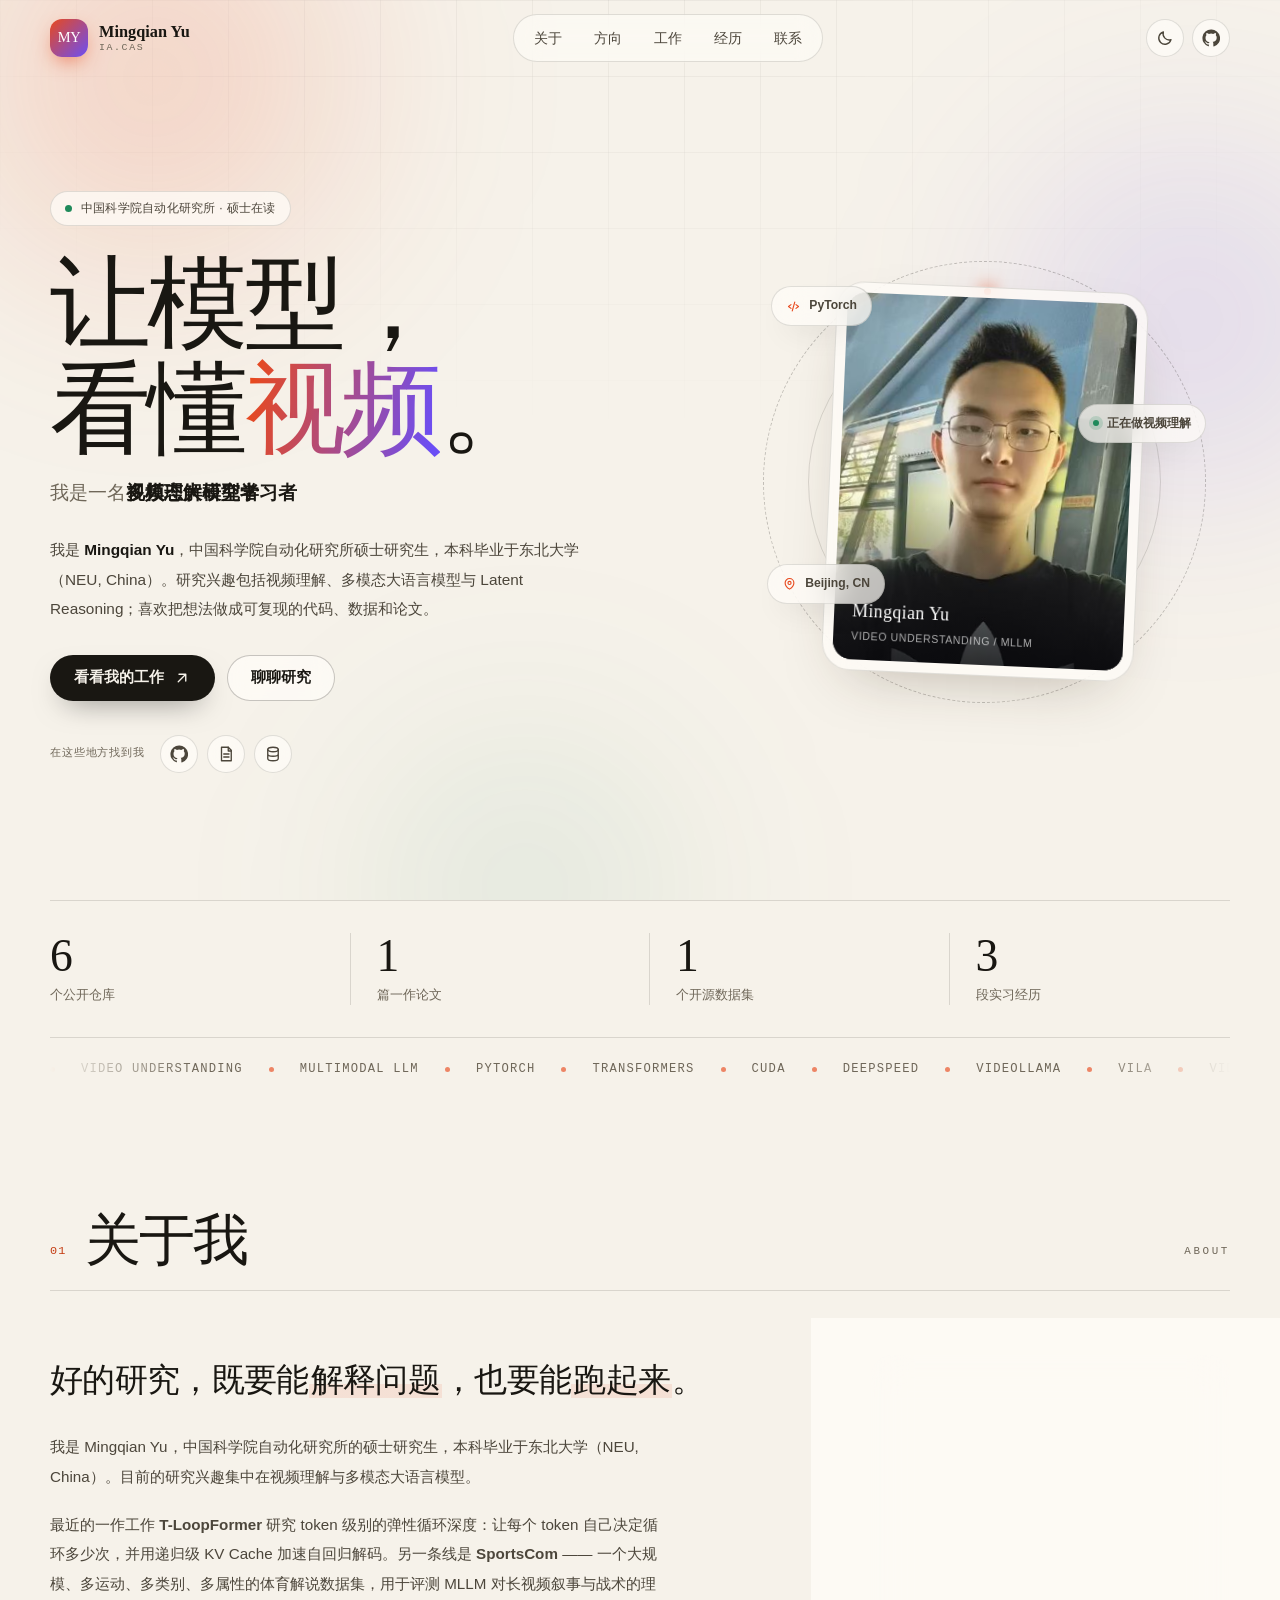
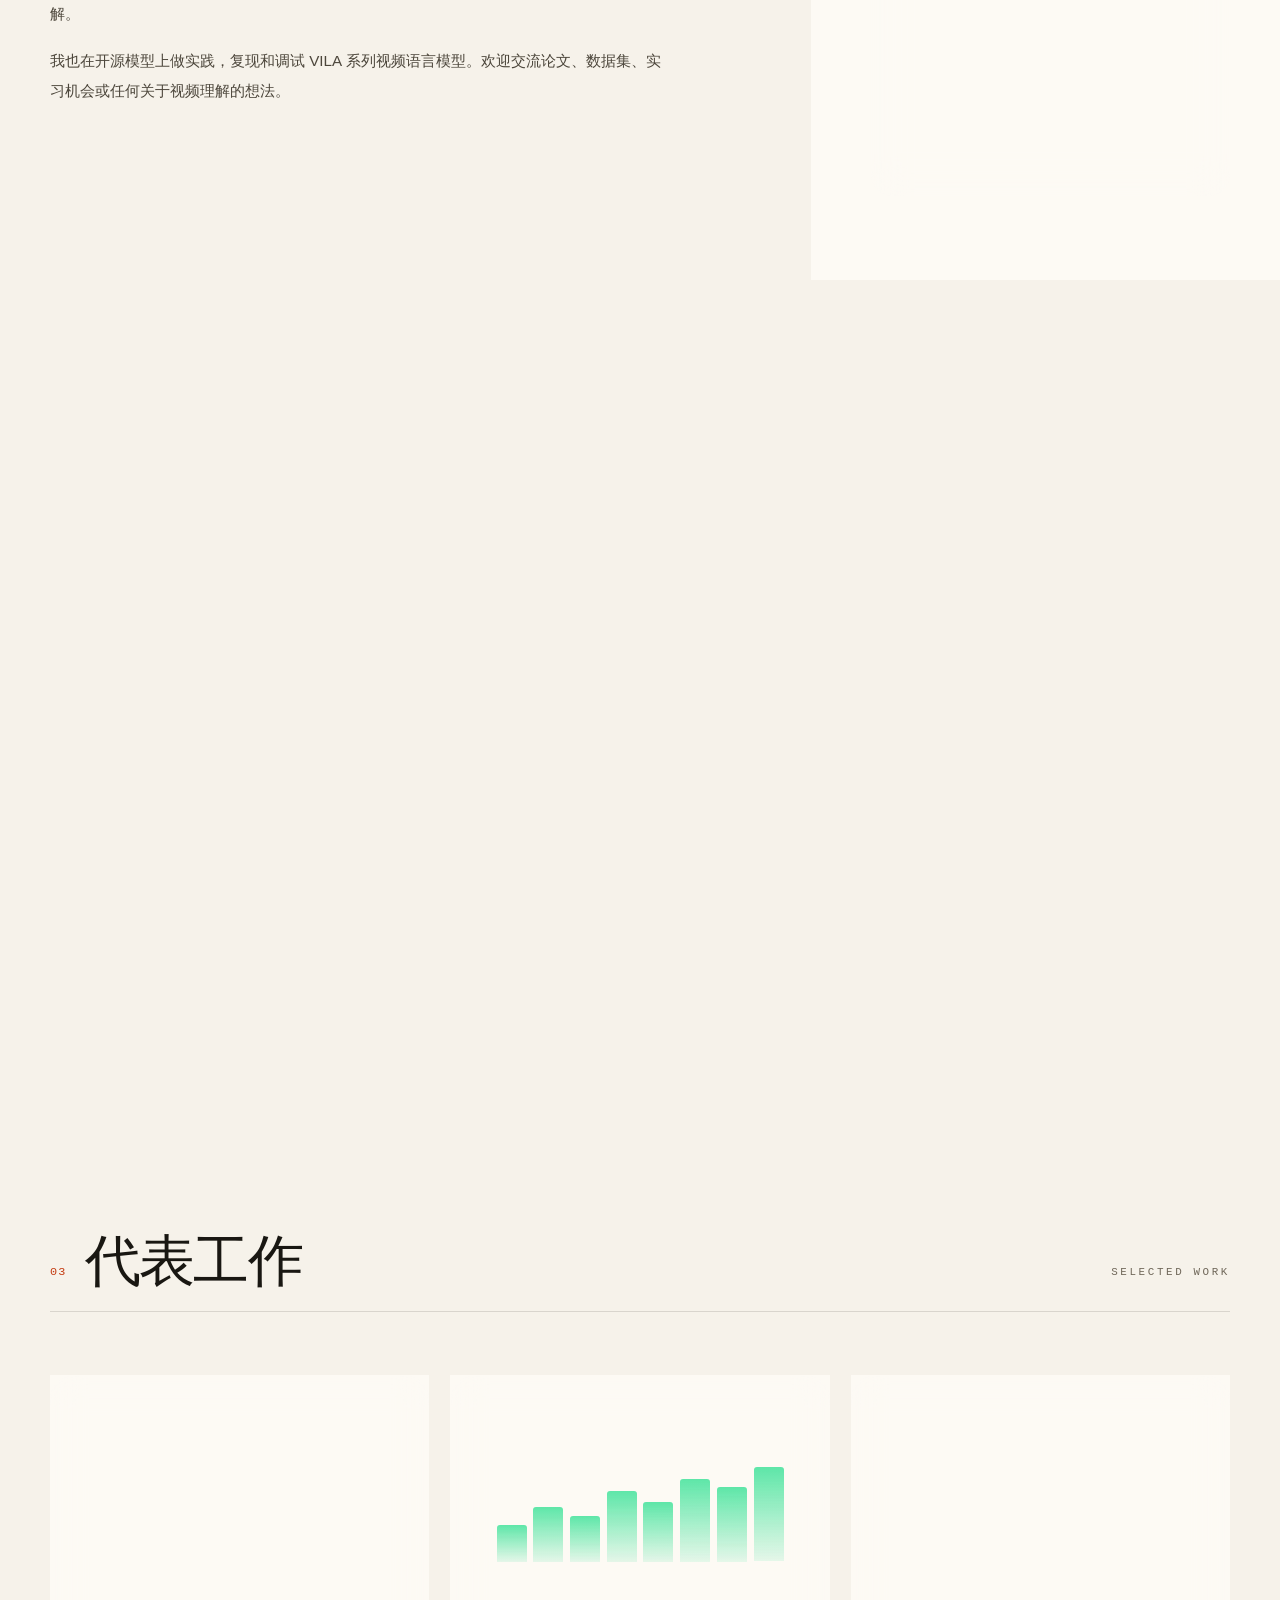
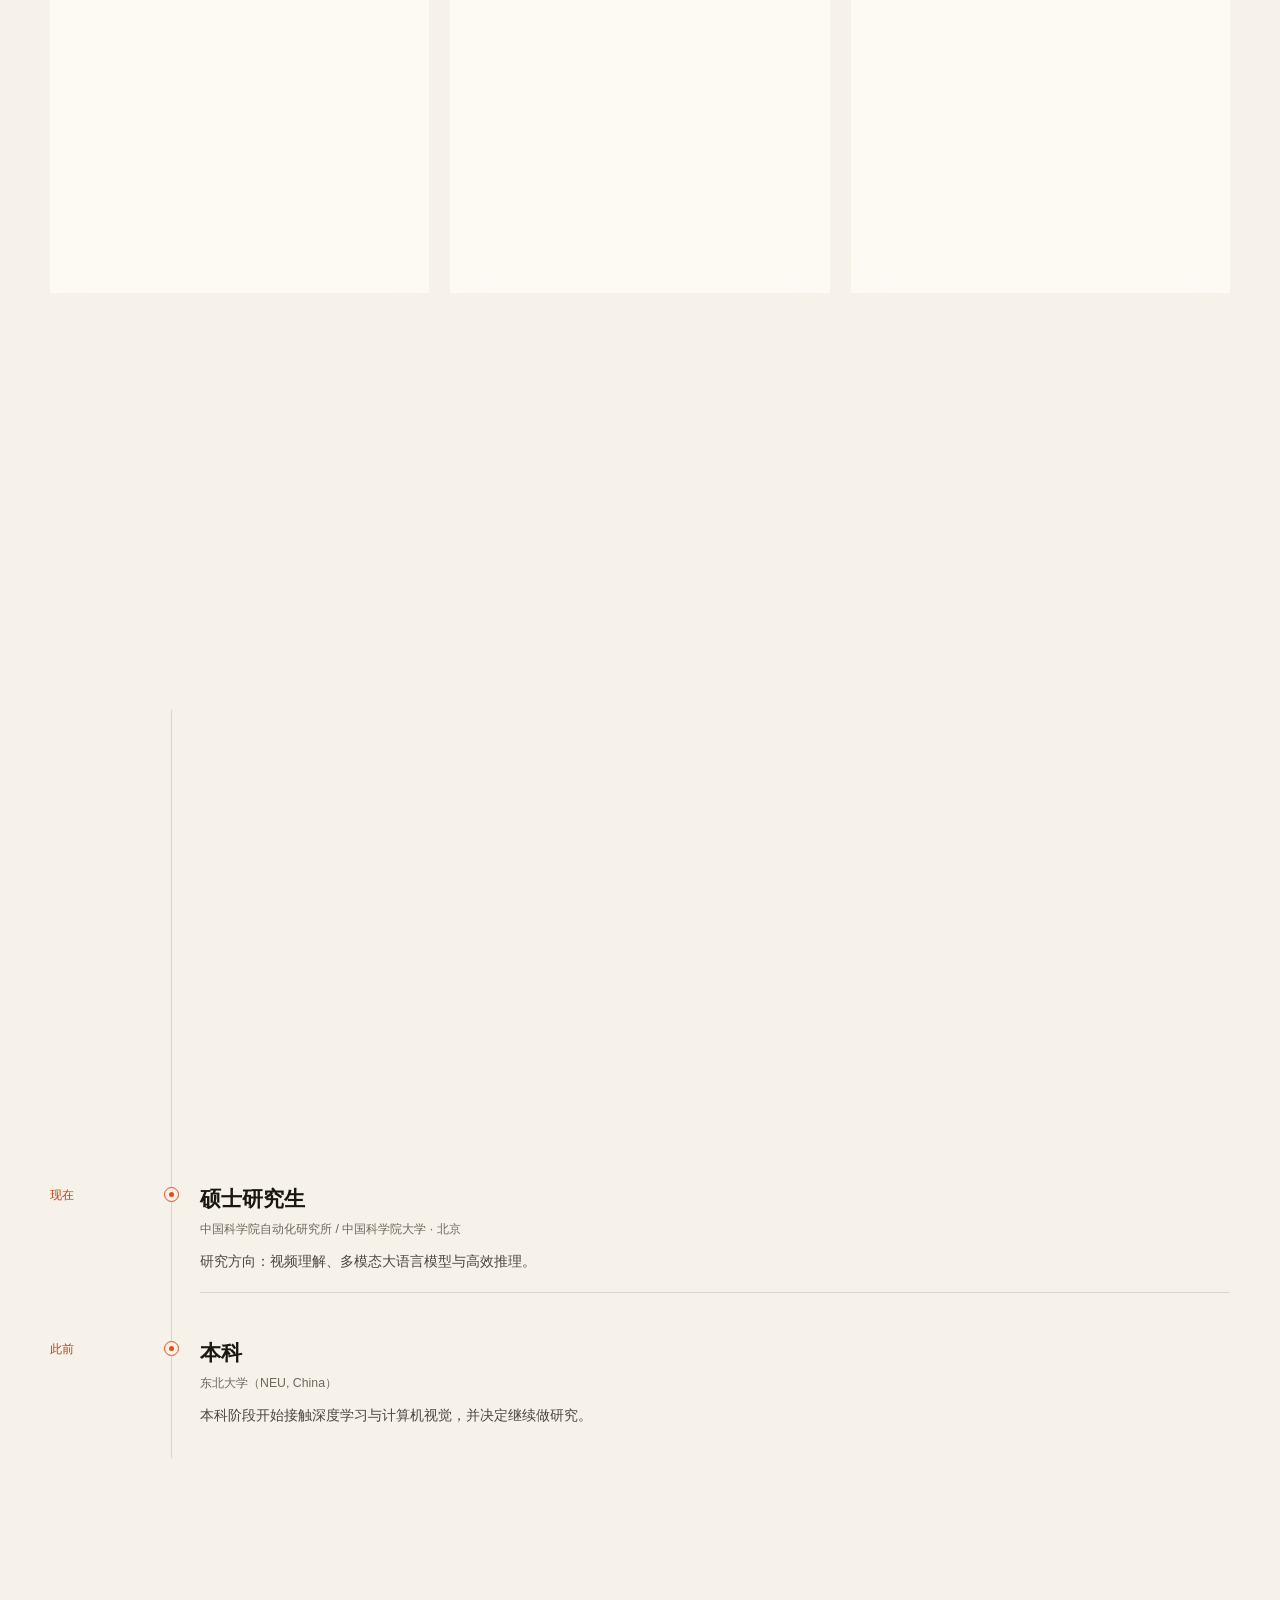
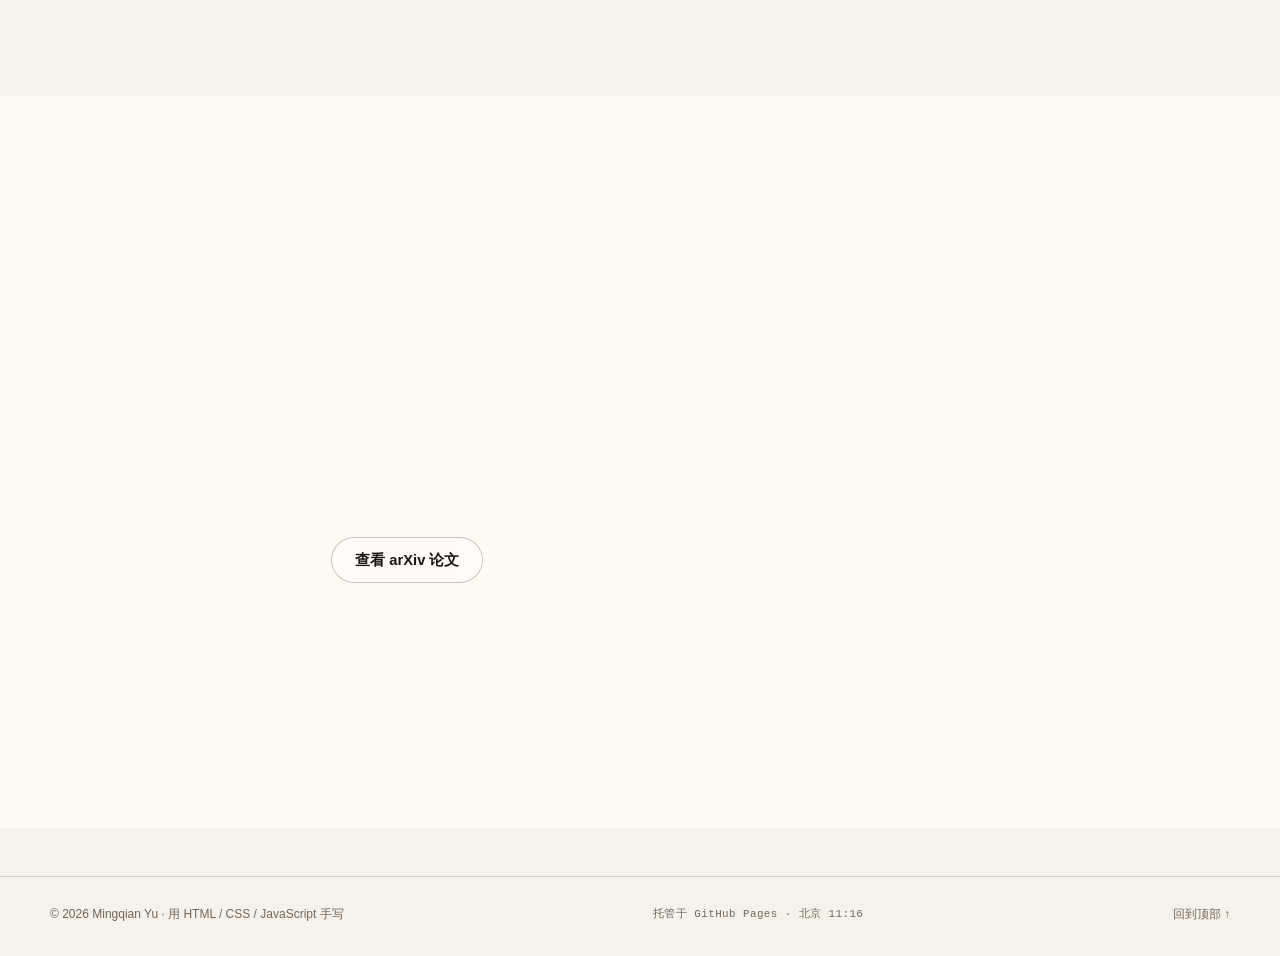
==== index.html @ 1857387b "Initial personal website" ====
<!DOCTYPE html>
<html lang="zh-CN">
<head>
  <meta charset="UTF-8">
  <meta name="viewport" content="width=device-width, initial-scale=1">
  <meta name="color-scheme" content="light dark">

  <!-- ✏️ 可修改：网页标题、描述、作者 -->
  <title>Mingqian Yu · 视频理解与多模态大模型</title>
  <meta name="description" content="Mingqian Yu，中国科学院自动化研究所硕士研究生。研究视频理解、多模态大语言模型与高效推理，T-LoopFormer 一作，SportsCom 数据集作者。">
  <meta name="author" content="Mingqian Yu">
  <link rel="canonical" href="https://yumingqian1234.github.io/">

  <!-- 社交平台分享卡片 -->
  <meta property="og:type" content="website">
  <meta property="og:title" content="Mingqian Yu · 视频理解与多模态大模型">
  <meta property="og:description" content="让模型真正看懂视频。中国科学院自动化研究所硕士研究生，研究视频理解、多模态大模型与高效推理。">
  <meta property="og:url" content="https://yumingqian1234.github.io/">
  <meta property="og:image" content="https://yumingqian1234.github.io/assets/og.png">
  <meta name="twitter:card" content="summary_large_image">

  <meta name="theme-color" content="#f6f2ea" id="themeColor">
  <link rel="icon" href="favicon.svg" type="image/svg+xml">
  <link rel="stylesheet" href="assets/style.css">

  <script>
    (function () {
      var theme = null;
      try { theme = localStorage.getItem('theme'); } catch (e) {}
      if (!theme) {
        theme = window.matchMedia('(prefers-color-scheme: dark)').matches ? 'dark' : 'light';
      }
      document.documentElement.dataset.theme = theme;
      document.documentElement.classList.add('js');
    })();
  </script>

  <script type="application/ld+json">
    {
      "@context": "https://schema.org",
      "@type": "Person",
      "name": "Mingqian Yu",
      "url": "https://yumingqian1234.github.io/",
      "jobTitle": "Master's Student",
      "affiliation": {
        "@type": "Organization",
        "name": "Institute of Automation, Chinese Academy of Sciences"
      },
      "description": "研究视频理解、多模态大语言模型与高效推理。",
      "sameAs": [
        "https://github.com/YuMingQian1234",
        "https://arxiv.org/abs/2609.15160"
      ]
    }
  </script>
</head>

<body>
  <a class="skip-link" href="#main">跳到主要内容</a>

  <!-- 背景装饰 -->
  <div class="bg" aria-hidden="true">
    <div class="bg-glow g1"></div>
    <div class="bg-glow g2"></div>
    <div class="bg-glow g3"></div>
    <div class="bg-grid"></div>
    <div class="bg-noise"></div>
  </div>

  <div class="scroll-progress" aria-hidden="true"><span id="progressBar"></span></div>

  <header class="site-header" id="siteHeader">
    <div class="nav-inner container">
      <a class="brand" href="#home" aria-label="回到首页">
        <span class="brand-mark">MY</span>
        <span class="brand-text">
          <span class="brand-name">Mingqian Yu</span>
          <span class="brand-en">IA.CAS</span>
        </span>
      </a>

      <nav class="nav-links" aria-label="主导航">
        <a class="nav-link" href="#about">关于</a>
        <a class="nav-link" href="#skills">方向</a>
        <a class="nav-link" href="#work">工作</a>
        <a class="nav-link" href="#journey">经历</a>
        <a class="nav-link" href="#contact">联系</a>
      </nav>

      <div class="nav-actions">
        <button class="icon-btn theme-toggle" id="themeToggle" type="button" aria-label="切换深色模式">
          <svg class="icon icon-moon" viewBox="0 0 24 24" aria-hidden="true"><path d="M20 14.2A8.2 8.2 0 0 1 9.8 4a8.3 8.3 0 1 0 10.2 10.2Z"/></svg>
          <svg class="icon icon-sun" viewBox="0 0 24 24" aria-hidden="true"><circle cx="12" cy="12" r="4"/><path d="M12 2v2M12 20v2M4.9 4.9l1.4 1.4M17.7 17.7l1.4 1.4M2 12h2M20 12h2M4.9 19.1l1.4-1.4M17.7 6.3l1.4-1.4"/></svg>
        </button>

        <a class="icon-btn nav-github" href="https://github.com/YuMingQian1234" target="_blank" rel="noopener noreferrer" aria-label="我的 GitHub（新窗口打开）">
          <svg class="icon" viewBox="0 0 24 24" aria-hidden="true"><path fill="currentColor" stroke="none" d="M12 .7a11.5 11.5 0 0 0-3.6 22.4c.6.1.8-.2.8-.6v-2c-3.2.7-3.9-1.5-3.9-1.5-.5-1.4-1.3-1.7-1.3-1.7-1-.7.1-.7.1-.7 1.2.1 1.8 1.2 1.8 1.2 1 1.8 2.7 1.3 3.4 1 .1-.8.4-1.3.7-1.6-2.6-.3-5.3-1.3-5.3-5.7 0-1.3.5-2.3 1.2-3.1-.1-.3-.5-1.5.1-3.1 0 0 1-.3 3.2 1.2a11 11 0 0 1 5.8 0C17.3 4.9 18.3 5.2 18.3 5.2c.6 1.6.2 2.8.1 3.1.8.8 1.2 1.8 1.2 3.1 0 4.4-2.7 5.4-5.3 5.7.4.4.8 1.1.8 2.2v3.3c0 .4.2.7.8.6A11.5 11.5 0 0 0 12 .7Z"/></svg>
        </a>

        <button class="icon-btn menu-toggle" id="menuToggle" type="button" aria-label="打开菜单" aria-controls="mobileMenu" aria-expanded="false">
          <svg class="icon menu-open-icon" viewBox="0 0 24 24" aria-hidden="true"><path d="M4 7h16M4 12h16M4 17h16"/></svg>
          <svg class="icon menu-close-icon" viewBox="0 0 24 24" aria-hidden="true"><path d="m6 6 12 12M18 6 6 18"/></svg>
        </button>
      </div>
    </div>

    <nav class="mobile-menu" id="mobileMenu" aria-label="移动端导航">
      <a href="#about"><span>01</span>关于</a>
      <a href="#skills"><span>02</span>方向</a>
      <a href="#work"><span>03</span>工作</a>
      <a href="#journey"><span>04</span>经历</a>
      <a href="#contact"><span>05</span>联系</a>
      <div class="mobile-menu-foot">
        <a href="https://github.com/YuMingQian1234" target="_blank" rel="noopener noreferrer">GitHub ↗</a>
        <a href="https://arxiv.org/abs/2609.15160" target="_blank" rel="noopener noreferrer">arXiv ↗</a>
      </div>
    </nav>
  </header>

  <main id="main">
    <!-- ============ 首屏 ============ -->
    <section class="hero container" id="home">
      <div class="hero-copy">
        <p class="eyebrow reveal">
          <span class="status-dot" aria-hidden="true"></span>
          中国科学院自动化研究所 · 硕士在读
        </p>

        <h1 class="reveal" style="--d: 1">
          让模型，<br>
          看懂<span class="gradient-text">视频</span>。
        </h1>

        <p class="hero-role reveal" style="--d: 2">
          <span class="sr-only">我是一名视频理解研究者、多模态大模型学习者、开源贡献者。</span>
          <span aria-hidden="true">我是一名</span><span class="role-rotator" id="roleRotator" aria-hidden="true">
            <span class="role is-active">视频理解研究者</span>
            <span class="role">多模态大模型学习者</span>
            <span class="role">开源贡献者</span>
            <span class="role">终身学习者</span>
          </span>
        </p>

        <!-- ✏️ 可修改：首屏自我介绍 -->
        <p class="hero-desc reveal" style="--d: 3">
          我是 <strong>Mingqian Yu</strong>，中国科学院自动化研究所硕士研究生，本科毕业于东北大学（NEU, China）。研究兴趣包括视频理解、多模态大语言模型与 Latent Reasoning；喜欢把想法做成可复现的代码、数据和论文。
        </p>

        <div class="hero-actions reveal" style="--d: 4">
          <a class="btn btn-primary" href="#work">
            看看我的工作
            <svg class="icon" viewBox="0 0 24 24" aria-hidden="true"><path d="M7 17 17 7M8 7h9v9"/></svg>
          </a>
          <a class="btn btn-ghost" href="#contact">聊聊研究</a>
        </div>

        <div class="hero-socials reveal" style="--d: 5">
          <span class="social-note" aria-hidden="true">在这些地方找到我</span>
          <a class="icon-btn" href="https://github.com/YuMingQian1234" target="_blank" rel="noopener noreferrer" aria-label="GitHub" title="GitHub">
            <svg class="icon" viewBox="0 0 24 24" aria-hidden="true"><path fill="currentColor" stroke="none" d="M12 .7a11.5 11.5 0 0 0-3.6 22.4c.6.1.8-.2.8-.6v-2c-3.2.7-3.9-1.5-3.9-1.5-.5-1.4-1.3-1.7-1.3-1.7-1-.7.1-.7.1-.7 1.2.1 1.8 1.2 1.8 1.2 1 1.8 2.7 1.3 3.4 1 .1-.8.4-1.3.7-1.6-2.6-.3-5.3-1.3-5.3-5.7 0-1.3.5-2.3 1.2-3.1-.1-.3-.5-1.5.1-3.1 0 0 1-.3 3.2 1.2a11 11 0 0 1 5.8 0C17.3 4.9 18.3 5.2 18.3 5.2c.6 1.6.2 2.8.1 3.1.8.8 1.2 1.8 1.2 3.1 0 4.4-2.7 5.4-5.3 5.7.4.4.8 1.1.8 2.2v3.3c0 .4.2.7.8.6A11.5 11.5 0 0 0 12 .7Z"/></svg>
          </a>
          <a class="icon-btn" href="https://arxiv.org/abs/2609.15160" target="_blank" rel="noopener noreferrer" aria-label="arXiv 论文" title="arXiv">
            <svg class="icon" viewBox="0 0 24 24" aria-hidden="true"><path d="M6 3h9l4 4v14H6z"/><path d="M15 3v5h4M9 12h7M9 16h7"/></svg>
          </a>
          <a class="icon-btn" href="https://huggingface.co/datasets/Yumq123/SportsCom" target="_blank" rel="noopener noreferrer" aria-label="SportsCom 数据集" title="Hugging Face">
            <svg class="icon" viewBox="0 0 24 24" aria-hidden="true"><ellipse cx="12" cy="6" rx="7" ry="3"/><path d="M5 6v6c0 1.7 3.1 3 7 3s7-1.3 7-3V6M5 12v6c0 1.7 3.1 3 7 3s7-1.3 7-3v-6"/></svg>
          </a>
        </div>
      </div>

      <div class="hero-visual reveal" style="--d: 2">
        <div class="portrait-wrap">
          <div class="orbit orbit-a" aria-hidden="true"></div>
          <div class="orbit orbit-b" aria-hidden="true"></div>

          <figure class="portrait">
            <div class="portrait-inner">
              <img class="portrait-photo" src="assets/avatar.jpg" alt="Mingqian Yu 的照片">
              <figcaption>
                <span class="portrait-name">Mingqian Yu</span>
                <span class="portrait-role">Video Understanding / MLLM</span>
              </figcaption>
            </div>
          </figure>

          <div class="float-chip chip-a">
            <svg class="icon" viewBox="0 0 24 24" aria-hidden="true"><path d="m8 9-4 3 4 3M16 9l4 3-4 3M14 5l-4 14"/></svg>
            PyTorch
          </div>
          <div class="float-chip chip-b">
            <span class="chip-dot" aria-hidden="true"></span>
            正在做视频理解
          </div>
          <div class="float-chip chip-c">
            <svg class="icon" viewBox="0 0 24 24" aria-hidden="true"><path d="M12 21s-7-4.4-7-10a7 7 0 0 1 14 0c0 5.6-7 10-7 10Z"/><circle cx="12" cy="11" r="2.5"/></svg>
            Beijing, CN
          </div>
        </div>
      </div>
    </section>

    <!-- ============ 数字与关键词滚动条 ============ -->
    <div class="container">
      <section class="stats" aria-label="一些数字">
        <div class="stat reveal">
          <span class="stat-num"><span data-count="6" data-suffix="">6</span></span>
          <span class="stat-label">个公开仓库</span>
        </div>
        <div class="stat reveal" style="--d: 1">
          <span class="stat-num"><span data-count="1" data-suffix="">1</span></span>
          <span class="stat-label">篇一作论文</span>
        </div>
        <div class="stat reveal" style="--d: 2">
          <span class="stat-num"><span data-count="1" data-suffix="">1</span></span>
          <span class="stat-label">个开源数据集</span>
        </div>
        <div class="stat reveal" style="--d: 3">
          <span class="stat-num"><span data-count="3" data-suffix="">3</span></span>
          <span class="stat-label">段实习经历</span>
        </div>
      </section>

      <div class="marquee" aria-hidden="true">
        <div class="marquee-track">
          <div class="marquee-group">
            <span>Video Understanding</span><span>Multimodal LLM</span><span>PyTorch</span><span>Transformers</span><span>CUDA</span><span>DeepSpeed</span><span>VideoLLaMA</span><span>VILA</span>
          </div>
          <div class="marquee-group">
            <span>Video Understanding</span><span>Multimodal LLM</span><span>PyTorch</span><span>Transformers</span><span>CUDA</span><span>DeepSpeed</span><span>VideoLLaMA</span><span>VILA</span>
          </div>
        </div>
      </div>
    </div>

    <!-- ============ 关于 ============ -->
    <section class="section container" id="about">
      <div class="section-head reveal">
        <span class="section-index">01</span>
        <h2>关于我</h2>
        <span class="section-en">About</span>
      </div>

      <div class="about-grid">
        <div class="about-text">
          <p class="about-lead reveal">好的研究，既要能<span class="mark">解释问题</span>，也要能<span class="mark">跑起来</span>。</p>
          <!-- ✏️ 可修改：关于我的段落 -->
          <p class="reveal" style="--d: 1">我是 Mingqian Yu，中国科学院自动化研究所的硕士研究生，本科毕业于东北大学（NEU, China）。目前的研究兴趣集中在视频理解与多模态大语言模型。</p>
          <p class="reveal" style="--d: 2">最近的一作工作 <strong>T-LoopFormer</strong> 研究 token 级别的弹性循环深度：让每个 token 自己决定循环多少次，并用递归级 KV Cache 加速自回归解码。另一条线是 <strong>SportsCom</strong> —— 一个大规模、多运动、多类别、多属性的体育解说数据集，用于评测 MLLM 对长视频叙事与战术的理解。</p>
          <p class="reveal" style="--d: 3">我也在开源模型上做实践，复现和调试 VILA 系列视频语言模型。欢迎交流论文、数据集、实习机会或任何关于视频理解的想法。</p>

          <div class="about-actions reveal" style="--d: 4">
            <a class="text-link" href="https://github.com/YuMingQian1234" target="_blank" rel="noopener noreferrer">
              在 GitHub 上关注我
              <svg class="icon" viewBox="0 0 24 24" aria-hidden="true"><path d="M5 12h14M13 6l6 6-6 6"/></svg>
            </a>
          </div>
        </div>

        <aside class="facts reveal" style="--d: 2" aria-label="快速了解">
          <h3 class="facts-title">快速了解</h3>
          <dl class="facts-list">
            <div><dt>坐标</dt><dd>中国 · 北京</dd></div>
            <div><dt>现在</dt><dd>中科院自动化所 · 硕士在读</dd></div>
            <div><dt>关注</dt><dd>视频理解 / 多模态大模型 / 高效推理</dd></div>
            <div><dt>GitHub</dt><dd><a href="https://github.com/YuMingQian1234" target="_blank" rel="noopener noreferrer">@YuMingQian1234</a></dd></div>
            <div><dt>状态</dt><dd><span class="status-dot small" aria-hidden="true"></span>欢迎研究交流</dd></div>
          </dl>

          <div class="profile-links">
            <a href="https://github.com/YuMingQian1234" target="_blank" rel="noopener noreferrer"><span>GitHub</span><span>↗</span></a>
            <a href="https://arxiv.org/abs/2609.15160" target="_blank" rel="noopener noreferrer"><span>arXiv · T-LoopFormer</span><span>↗</span></a>
            <a href="https://huggingface.co/datasets/Yumq123/SportsCom" target="_blank" rel="noopener noreferrer"><span>SportsCom Dataset</span><span>↗</span></a>
          </div>
        </aside>
      </div>
    </section>

    <!-- ============ 研究方向 ============ -->
    <section class="section container" id="skills">
      <div class="section-head reveal">
        <span class="section-index">02</span>
        <h2>我在做什么</h2>
        <span class="section-en">Research</span>
      </div>

      <div class="skill-grid">
        <!-- ✏️ 可修改：研究方向与关键词 -->
        <article class="skill-card reveal tilt-card">
          <span class="skill-index" aria-hidden="true">/ 01</span>
          <span class="skill-icon" aria-hidden="true">
            <svg class="icon" viewBox="0 0 24 24"><rect x="3" y="5" width="18" height="14" rx="2"/><path d="m10 9 5 3-5 3z"/></svg>
          </span>
          <h3>视频理解</h3>
          <p>让模型读懂长视频里的动作、叙事与战术，而不只是看懂单帧。</p>
          <ul class="tag-list">
            <li>Video Understanding</li><li>VideoLLaMA</li><li>VILA</li><li>LLaVA</li><li>SportsCom</li>
          </ul>
        </article>

        <article class="skill-card reveal tilt-card" style="--d: 1">
          <span class="skill-index" aria-hidden="true">/ 02</span>
          <span class="skill-icon" aria-hidden="true">
            <svg class="icon" viewBox="0 0 24 24"><rect x="3" y="4" width="18" height="7" rx="2"/><rect x="3" y="13" width="18" height="7" rx="2"/><path d="M7 7.5h.01M7 16.5h.01"/></svg>
          </span>
          <h3>模型与推理</h3>
          <p>关注效率与推理深度，而不只是参数规模。</p>
          <ul class="tag-list">
            <li>PyTorch</li><li>Transformers</li><li>Looped Transformers</li><li>CUDA</li><li>DeepSpeed</li>
          </ul>
        </article>

        <article class="skill-card reveal tilt-card" style="--d: 2">
          <span class="skill-index" aria-hidden="true">/ 03</span>
          <span class="skill-icon" aria-hidden="true">
            <svg class="icon" viewBox="0 0 24 24"><path d="m12 19 7-7-3-3-7 7v3h3ZM18 5l1.5 1.5M4 20h4"/></svg>
          </span>
          <h3>数据与工程</h3>
          <p>把数据、训练和评测串成可复现、可迭代的流程。</p>
          <ul class="tag-list">
            <li>Python</li><li>Hugging Face</li><li>Docker</li><li>Linux</li><li>LaTeX</li>
          </ul>
        </article>
      </div>

      <p class="skill-note reveal">
        <svg class="icon" viewBox="0 0 24 24" aria-hidden="true"><path d="M12 3v18M3 12h18"/></svg>
        做研究像做产品：先把问题定义清楚，再用最小可行的实验验证，最后把过程写下来。
      </p>
    </section>

    <!-- ============ 代表工作 ============ -->
    <section class="section container" id="work">
      <div class="section-head reveal">
        <span class="section-index">03</span>
        <h2>代表工作</h2>
        <span class="section-en">Selected Work</span>
      </div>

      <div class="project-grid">
        <article class="project-card reveal">
          <div class="project-visual v2" aria-hidden="true">
            <div class="mock-terminal">
              <div class="mock-top"><i></i><i></i><i></i></div>
              <p><b>$</b> python train.py --looped</p>
              <p class="dim">  router: token-choice · dynamic depth</p>
              <p class="dim">  recursion-wise kv cache: on</p>
              <p class="ok">✓ 12.4k steps · loss 1.82</p>
              <p><b>$</b> benchmark latency</p>
              <p class="ok">  decoding latency ↓ 23%</p>
              <p class="cursor">█</p>
            </div>
          </div>
          <div class="project-body">
            <div class="project-meta"><span>01 / 一作论文 + 代码</span><span>2026</span></div>
            <h3>T-LoopFormer</h3>
            <p>Token-Level Elastic-Depth Looped Transformers：用 token 级动态路由决定每个 token 的循环深度，配合递归级 KV Cache 降低解码延迟。</p>
            <ul class="project-tags"><li>Looped Transformers</li><li>Latent Reasoning</li><li>PyTorch</li></ul>
            <div class="project-links">
              <a class="project-link" href="https://arxiv.org/abs/2609.15160" target="_blank" rel="noopener noreferrer">论文 <svg class="icon" viewBox="0 0 24 24" aria-hidden="true"><path d="M7 17 17 7M8 7h9v9"/></svg></a>
              <a class="project-link" href="https://github.com/YuMingQian1234/T-LoopFormer" target="_blank" rel="noopener noreferrer">代码 <svg class="icon" viewBox="0 0 24 24" aria-hidden="true"><path d="M7 17 17 7M8 7h9v9"/></svg></a>
            </div>
          </div>
        </article>

        <article class="project-card reveal" style="--d: 1">
          <div class="project-visual v3" aria-hidden="true">
            <div class="mock-chart">
              <div class="mock-chart-head"><span>SportsCom</span><span class="live">● DATASET</span></div>
              <div class="mock-bars">
                <span style="--h: 38%"></span><span style="--h: 56%"></span><span style="--h: 47%"></span><span style="--h: 72%"></span><span style="--h: 61%"></span><span style="--h: 84%"></span><span style="--h: 76%"></span><span style="--h: 96%"></span>
              </div>
              <div class="mock-axis"><span>SPORT</span><span>CATEGORY</span><span>ATTRIBUTE</span><span>VIDEO</span></div>
            </div>
          </div>
          <div class="project-body">
            <div class="project-meta"><span>02 / 开源数据集</span><span>2026</span></div>
            <h3>SportsCom</h3>
            <p>大规模、多运动、多类别、多属性的体育解说数据集，面向 MLLM 视频理解，覆盖艺术、技术与战术层面的解说。</p>
            <ul class="project-tags"><li>MLLM</li><li>Video Understanding</li><li>Dataset</li></ul>
            <div class="project-links">
              <a class="project-link" href="https://huggingface.co/datasets/Yumq123/SportsCom" target="_blank" rel="noopener noreferrer">数据集 <svg class="icon" viewBox="0 0 24 24" aria-hidden="true"><path d="M7 17 17 7M8 7h9v9"/></svg></a>
              <a class="project-link" href="https://github.com/YuMingQian1234/SportsCom" target="_blank" rel="noopener noreferrer">代码 <svg class="icon" viewBox="0 0 24 24" aria-hidden="true"><path d="M7 17 17 7M8 7h9v9"/></svg></a>
            </div>
          </div>
        </article>

        <article class="project-card reveal" style="--d: 2">
          <div class="project-visual v1" aria-hidden="true">
            <div class="mock-window">
              <div class="mock-top"><i></i><i></i><i></i></div>
              <div class="mock-app">
                <div class="mock-side"><span></span><span></span><span></span></div>
                <div class="mock-main">
                  <div class="mock-title"></div>
                  <div class="mock-line w-90"></div>
                  <div class="mock-line w-70"></div>
                  <div class="mock-cards"><span></span><span></span><span></span></div>
                </div>
              </div>
            </div>
          </div>
          <div class="project-body">
            <div class="project-meta"><span>03 / 开源实践</span><span>2026</span></div>
            <h3>VILA 实践</h3>
            <p>复现并调试 VILA 系列视觉语言模型的训练与推理流程，探索多模态模型在视频理解任务上的表现。</p>
            <ul class="project-tags"><li>VILA</li><li>Multimodal</li><li>Video</li></ul>
            <div class="project-links">
              <a class="project-link" href="https://github.com/YuMingQian1234/VILA" target="_blank" rel="noopener noreferrer">仓库 <svg class="icon" viewBox="0 0 24 24" aria-hidden="true"><path d="M7 17 17 7M8 7h9v9"/></svg></a>
              <a class="project-link" href="https://github.com/NVlabs/VILA" target="_blank" rel="noopener noreferrer">上游项目 <svg class="icon" viewBox="0 0 24 24" aria-hidden="true"><path d="M7 17 17 7M8 7h9v9"/></svg></a>
            </div>
          </div>
        </article>
      </div>
    </section>

    <!-- ============ 经历 ============ -->
    <section class="section container" id="journey">
      <div class="section-head reveal">
        <span class="section-index">04</span>
        <h2>一路走来</h2>
        <span class="section-en">Journey</span>
      </div>

      <div class="timeline">
        <!-- ✏️ 可修改：经历时间线 -->
        <div class="timeline-item reveal">
          <span class="timeline-year">2025.10 — 现在</span>
          <span class="timeline-dot" aria-hidden="true"></span>
          <div class="timeline-content">
            <h3>研究实习生</h3>
            <p class="timeline-org">SJTU AI Lab · 上海</p>
            <p>围绕多模态大模型与视频理解开展研究，参与模型训练、数据构建与实验分析。</p>
          </div>
        </div>

        <div class="timeline-item reveal">
          <span class="timeline-year">2025.01 — 2025.05</span>
          <span class="timeline-dot" aria-hidden="true"></span>
          <div class="timeline-content">
            <h3>研究实习生</h3>
            <p class="timeline-org">PKU MIPL · 北京</p>
            <p>参与视觉与多模态方向的研究项目，做实验、读论文，也写了很多数据处理的脚本。</p>
          </div>
        </div>

        <div class="timeline-item reveal">
          <span class="timeline-year">2024.06 — 2024.08</span>
          <span class="timeline-dot" aria-hidden="true"></span>
          <div class="timeline-content">
            <h3>算法实习生</h3>
            <p class="timeline-org">YueXin Tech</p>
            <p>第一次把课堂里的模型放到真实业务里，学习工程落地、实验管理和团队协作。</p>
          </div>
        </div>

        <div class="timeline-item reveal">
          <span class="timeline-year">现在</span>
          <span class="timeline-dot" aria-hidden="true"></span>
          <div class="timeline-content">
            <h3>硕士研究生</h3>
            <p class="timeline-org">中国科学院自动化研究所 / 中国科学院大学 · 北京</p>
            <p>研究方向：视频理解、多模态大语言模型与高效推理。</p>
          </div>
        </div>

        <div class="timeline-item reveal">
          <span class="timeline-year">此前</span>
          <span class="timeline-dot" aria-hidden="true"></span>
          <div class="timeline-content">
            <h3>本科</h3>
            <p class="timeline-org">东北大学（NEU, China）</p>
            <p>本科阶段开始接触深度学习与计算机视觉，并决定继续做研究。</p>
          </div>
        </div>
      </div>
    </section>

    <!-- ============ 联系 ============ -->
    <section class="section container" id="contact">
      <div class="contact-card reveal">
        <svg class="contact-star" viewBox="0 0 100 100" aria-hidden="true">
          <g stroke="currentColor" stroke-width="2.5" stroke-linecap="round">
            <path d="M50 8v84M14 29l72 42M86 29 14 71"/>
          </g>
        </svg>

        <p class="contact-eyebrow">Let’s talk research</p>
        <h2>对视频理解感兴趣？<br><em>一起聊聊。</em></h2>
        <p class="contact-copy">如果你也在做视频理解、多模态大模型或 Agent 方向，欢迎在 GitHub 上找我。论文、数据集、实习机会，或者只是一个还没成形的想法，都可以聊。</p>

        <div class="contact-actions">
          <a class="btn btn-primary" href="https://github.com/YuMingQian1234" target="_blank" rel="noopener noreferrer">
            在 GitHub 找到我
            <svg class="icon" viewBox="0 0 24 24" aria-hidden="true"><path d="M7 17 17 7M8 7h9v9"/></svg>
          </a>
          <a class="btn btn-ghost" href="https://arxiv.org/abs/2609.15160" target="_blank" rel="noopener noreferrer">查看 arXiv 论文</a>
        </div>

        <div class="contact-socials">
          <span>或者在这里找到我：</span>
          <a href="https://github.com/YuMingQian1234" target="_blank" rel="noopener noreferrer">GitHub ↗</a>
          <a href="https://arxiv.org/abs/2609.15160" target="_blank" rel="noopener noreferrer">arXiv ↗</a>
          <a href="https://huggingface.co/datasets/Yumq123/SportsCom" target="_blank" rel="noopener noreferrer">SportsCom ↗</a>
        </div>
      </div>
    </section>
  </main>

  <footer class="site-footer">
    <div class="container footer-inner">
      <p>© <span id="year">2026</span> Mingqian Yu · 用 HTML / CSS / JavaScript 手写</p>
      <p class="footer-mid">托管于 GitHub Pages · <span id="localTime">北京 00:00</span></p>
      <a href="#home" class="back-top">回到顶部 ↑</a>
    </div>
  </footer>

  <div class="toast" id="toast" role="status" aria-live="polite"></div>

  <script src="assets/main.js" defer></script>
</body>
</html>
---- assets/style.css ----
/* =========================================================
   林一 · 个人主页
   字体、颜色、圆角等设计令牌集中在 :root，改这里可全局换肤。
   ========================================================= */

:root {
  --bg: #f6f2ea;
  --bg-soft: #efe9de;
  --surface: rgba(255, 253, 248, 0.72);
  --surface-solid: #fffdf8;
  --text: #191712;
  --text-soft: #4c463b;
  --muted: #6f6759;
  --line: rgba(25, 23, 18, 0.13);
  --line-strong: rgba(25, 23, 18, 0.24);
  --accent: #e8491d;
  --accent-ink: #c43c12;
  --accent-soft: rgba(232, 73, 29, 0.1);
  --violet: #6b4ef5;
  --violet-soft: rgba(107, 78, 245, 0.1);
  --green: #1f8a5b;
  --shadow: 0 24px 60px -30px rgba(56, 40, 20, 0.35);
  --nav-bg: rgba(246, 242, 234, 0.72);
  --glow-1: rgba(232, 73, 29, 0.24);
  --glow-2: rgba(107, 78, 245, 0.2);
  --glow-3: rgba(31, 138, 91, 0.12);

  --radius: 22px;
  --container: 1180px;
  --serif: "Iowan Old Style", "Palatino Linotype", "Songti SC", "STSong", "Noto Serif SC", Georgia, serif;
  --sans: -apple-system, BlinkMacSystemFont, "Segoe UI", "PingFang SC", "Hiragino Sans GB", "Microsoft YaHei", "Noto Sans SC", sans-serif;
  --mono: "SFMono-Regular", "Cascadia Code", "JetBrains Mono", Consolas, "Liberation Mono", monospace;
  --ease: cubic-bezier(0.2, 0.7, 0.2, 1);
}

[data-theme="dark"] {
  --bg: #0d0c11;
  --bg-soft: #14121a;
  --surface: rgba(24, 22, 32, 0.68);
  --surface-solid: #17151f;
  --text: #f3efe6;
  --text-soft: #c9c2b5;
  --muted: #948c7e;
  --line: rgba(243, 239, 230, 0.13);
  --line-strong: rgba(243, 239, 230, 0.24);
  --accent: #ff6a3d;
  --accent-ink: #ff9a76;
  --accent-soft: rgba(255, 106, 61, 0.14);
  --violet: #9b83ff;
  --violet-soft: rgba(155, 131, 255, 0.14);
  --green: #3ecf8e;
  --shadow: 0 30px 80px -34px rgba(0, 0, 0, 0.8);
  --nav-bg: rgba(13, 12, 17, 0.72);
  --glow-1: rgba(255, 106, 61, 0.2);
  --glow-2: rgba(155, 131, 255, 0.22);
  --glow-3: rgba(62, 207, 142, 0.1);
}

/* ---------- 基础 ---------- */
*,
*::before,
*::after { box-sizing: border-box; }

html {
  scroll-behavior: smooth;
  -webkit-text-size-adjust: 100%;
}

body {
  margin: 0;
  min-height: 100vh;
  font-family: var(--sans);
  font-size: 16px;
  line-height: 1.6;
  color: var(--text);
  background: var(--bg);
  overflow-x: hidden;
  -webkit-font-smoothing: antialiased;
  text-rendering: optimizeLegibility;
}

::selection {
  color: #fff;
  background: var(--accent);
}

img, svg { display: block; }
a { color: inherit; }
button { font: inherit; }
h1, h2, h3, p, dl, dd, figure, ul { margin: 0; }
ul { padding: 0; list-style: none; }

:focus-visible {
  outline: 2px solid var(--accent);
  outline-offset: 3px;
  border-radius: 4px;
}

.sr-only {
  position: absolute;
  width: 1px;
  height: 1px;
  padding: 0;
  margin: -1px;
  overflow: hidden;
  clip: rect(0 0 0 0);
  white-space: nowrap;
  border: 0;
}

.skip-link {
  position: fixed;
  top: -100px;
  left: 20px;
  z-index: 200;
  padding: 10px 16px;
  border-radius: 10px;
  color: #fff;
  background: var(--accent);
  text-decoration: none;
  transition: top 0.2s ease;
}
.skip-link:focus { top: 16px; }

.container {
  width: min(var(--container), calc(100% - 64px));
  margin-inline: auto;
}

.icon {
  width: 18px;
  height: 18px;
  fill: none;
  stroke: currentColor;
  stroke-width: 1.8;
  stroke-linecap: round;
  stroke-linejoin: round;
  flex: 0 0 auto;
}

.gradient-text {
  background: linear-gradient(100deg, var(--accent) 5%, var(--violet) 95%);
  -webkit-background-clip: text;
  background-clip: text;
  color: transparent;
  -webkit-text-fill-color: transparent;
}

/* ---------- 背景 ---------- */
.bg {
  position: fixed;
  inset: 0;
  z-index: -2;
  overflow: hidden;
  background: var(--bg);
  pointer-events: none;
}

.bg-glow {
  position: absolute;
  border-radius: 50%;
  filter: blur(90px);
  will-change: transform;
}
.g1 {
  width: 48vmax;
  height: 48vmax;
  top: -18vmax;
  left: -12vmax;
  background: radial-gradient(circle, var(--glow-1), transparent 66%);
}
.g2 {
  width: 42vmax;
  height: 42vmax;
  top: 4vmax;
  right: -14vmax;
  background: radial-gradient(circle, var(--glow-2), transparent 66%);
}
.g3 {
  width: 38vmax;
  height: 38vmax;
  bottom: -18vmax;
  left: 22vw;
  background: radial-gradient(circle, var(--glow-3), transparent 66%);
}

.bg-grid {
  position: absolute;
  inset: 0;
  background-image:
    linear-gradient(var(--line) 1px, transparent 1px),
    linear-gradient(90deg, var(--line) 1px, transparent 1px);
  background-size: 76px 76px;
  opacity: 0.4;
  -webkit-mask-image: radial-gradient(ellipse 90% 70% at 50% 0%, #000 0%, transparent 72%);
  mask-image: radial-gradient(ellipse 90% 70% at 50% 0%, #000 0%, transparent 72%);
}

.bg-noise {
  position: absolute;
  inset: 0;
  opacity: 0.05;
  mix-blend-mode: overlay;
  background-image: url("data:image/svg+xml,%3Csvg xmlns='http://www.w3.org/2000/svg' width='160' height='160'%3E%3Cfilter id='n'%3E%3CfeTurbulence type='fractalNoise' baseFrequency='.85' numOctaves='3' stitchTiles='stitch'/%3E%3C/filter%3E%3Crect width='100%25' height='100%25' filter='url(%23n)'/%3E%3C/svg%3E");
}

.scroll-progress {
  position: fixed;
  inset: 0 0 auto;
  z-index: 90;
  height: 2px;
  pointer-events: none;
}
.scroll-progress span {
  display: block;
  width: 100%;
  height: 100%;
  background: linear-gradient(90deg, var(--accent), var(--violet));
  transform: scaleX(0);
  transform-origin: 0 50%;
}

/* ---------- 顶部导航 ---------- */
.site-header {
  position: fixed;
  inset: 0 0 auto;
  z-index: 70;
}

.site-header::before {
  content: "";
  position: absolute;
  inset: 0;
  background: var(--nav-bg);
  -webkit-backdrop-filter: blur(18px) saturate(150%);
  backdrop-filter: blur(18px) saturate(150%);
  border-bottom: 1px solid transparent;
  opacity: 0;
  transition: opacity 0.35s ease, border-color 0.35s ease;
}

.site-header.is-scrolled::before {
  opacity: 1;
  border-color: var(--line);
}

.nav-inner {
  position: relative;
  display: flex;
  align-items: center;
  justify-content: space-between;
  gap: 20px;
  height: 76px;
}

.brand {
  display: inline-flex;
  align-items: center;
  gap: 11px;
  text-decoration: none;
}

.brand-mark {
  display: grid;
  place-items: center;
  width: 38px;
  height: 38px;
  border-radius: 12px;
  color: #fff;
  background: linear-gradient(135deg, var(--accent), var(--violet));
  font-family: var(--serif);
  font-size: 0.9rem;
  letter-spacing: -0.02em;
  box-shadow: 0 8px 22px -8px var(--accent);
}

.brand-text {
  display: flex;
  flex-direction: column;
  line-height: 1.15;
}
.brand-name {
  font-family: var(--serif);
  font-size: 1.02rem;
  font-weight: 600;
}
.brand-en {
  font-family: var(--mono);
  font-size: 0.62rem;
  letter-spacing: 0.16em;
  color: var(--muted);
  text-transform: uppercase;
}

.nav-links {
  display: flex;
  align-items: center;
  gap: 2px;
  padding: 5px;
  border: 1px solid var(--line);
  border-radius: 999px;
  background: color-mix(in srgb, var(--surface-solid) 58%, transparent);
  -webkit-backdrop-filter: blur(12px);
  backdrop-filter: blur(12px);
}

.nav-link {
  padding: 7px 15px;
  border-radius: 999px;
  font-size: 0.88rem;
  color: var(--text-soft);
  text-decoration: none;
  transition: color 0.25s ease, background 0.25s ease;
}
.nav-link:hover { color: var(--text); background: var(--accent-soft); }
.nav-link.is-active { color: var(--accent-ink); background: var(--accent-soft); }

.nav-actions {
  display: flex;
  align-items: center;
  gap: 8px;
}

.icon-btn {
  display: inline-grid;
  place-items: center;
  width: 38px;
  height: 38px;
  padding: 0;
  border: 1px solid var(--line);
  border-radius: 50%;
  color: var(--text-soft);
  background: var(--surface);
  -webkit-backdrop-filter: blur(10px);
  backdrop-filter: blur(10px);
  cursor: pointer;
  text-decoration: none;
  transition: color 0.25s ease, border-color 0.25s ease, transform 0.25s ease, background 0.25s ease;
}
.icon-btn:hover {
  color: var(--accent);
  border-color: var(--accent);
  transform: translateY(-2px);
}

.theme-toggle .icon-sun { display: none; }
[data-theme="dark"] .theme-toggle .icon-sun { display: block; }
[data-theme="dark"] .theme-toggle .icon-moon { display: none; }

.menu-toggle { display: none; }
.menu-close-icon { display: none; }

/* 移动端菜单 */
.mobile-menu {
  position: fixed;
  inset: 76px 0 auto;
  z-index: 65;
  display: flex;
  flex-direction: column;
  padding: 14px 24px 26px;
  border-bottom: 1px solid var(--line);
  background: var(--bg);
  box-shadow: var(--shadow);
  opacity: 0;
  visibility: hidden;
  transform: translateY(-10px);
  transition: opacity 0.3s var(--ease), transform 0.3s var(--ease), visibility 0.3s;
}
.mobile-menu.is-open {
  opacity: 1;
  visibility: visible;
  transform: none;
}
.mobile-menu a {
  display: flex;
  align-items: baseline;
  gap: 16px;
  padding: 15px 4px;
  border-bottom: 1px solid var(--line);
  font-family: var(--serif);
  font-size: 1.35rem;
  text-decoration: none;
}
.mobile-menu a span {
  font-family: var(--mono);
  font-size: 0.66rem;
  color: var(--accent-ink);
  letter-spacing: 0.08em;
}
.mobile-menu-foot {
  display: flex;
  gap: 22px;
  padding-top: 20px;
  font-family: var(--sans);
  font-size: 0.85rem;
  color: var(--muted);
}
.mobile-menu-foot a {
  padding: 0;
  border: 0;
  font-family: var(--sans);
  font-size: 0.85rem;
  color: var(--text-soft);
}
body.menu-open { overflow: hidden; }

/* ---------- 通用按钮 / 标签 ---------- */
.btn {
  display: inline-flex;
  align-items: center;
  justify-content: center;
  gap: 9px;
  padding: 13px 23px;
  border: 1px solid transparent;
  border-radius: 999px;
  font-size: 0.92rem;
  font-weight: 600;
  line-height: 1.2;
  text-decoration: none;
  cursor: pointer;
  transition: transform 0.3s var(--ease), background 0.3s ease, color 0.3s ease, border-color 0.3s ease, box-shadow 0.3s ease;
}
.btn .icon { transition: transform 0.3s var(--ease); }
.btn:hover .icon { transform: translate(2px, -2px); }
.btn-primary {
  color: var(--bg);
  background: var(--text);
  box-shadow: 0 12px 30px -14px rgba(0, 0, 0, 0.55);
}
.btn-primary:hover {
  color: #fff;
  background: var(--accent);
  transform: translateY(-2px);
  box-shadow: 0 16px 34px -14px var(--accent);
}
.btn-ghost {
  color: var(--text);
  border-color: var(--line-strong);
  background: var(--surface);
  -webkit-backdrop-filter: blur(10px);
  backdrop-filter: blur(10px);
}
.btn-ghost:hover {
  color: var(--accent);
  border-color: var(--accent);
  transform: translateY(-2px);
}

.text-link {
  display: inline-flex;
  align-items: center;
  gap: 8px;
  font-size: 0.9rem;
  font-weight: 600;
  color: var(--text);
  text-decoration: none;
  border-bottom: 1px solid var(--line-strong);
  padding-bottom: 4px;
  transition: color 0.25s ease, border-color 0.25s ease;
}
.text-link:hover { color: var(--accent-ink); border-color: var(--accent); }
.text-link .icon { width: 16px; height: 16px; }

/* ---------- 首屏 ---------- */
.hero {
  display: grid;
  grid-template-columns: minmax(0, 1.12fr) minmax(0, 0.88fr);
  align-items: center;
  gap: clamp(32px, 5vw, 72px);
  min-height: 100svh;
  padding-top: 128px;
  padding-bottom: 64px;
}

.eyebrow {
  display: inline-flex;
  align-items: center;
  gap: 9px;
  padding: 7px 14px;
  border: 1px solid var(--line);
  border-radius: 999px;
  font-size: 0.76rem;
  letter-spacing: 0.02em;
  color: var(--text-soft);
  background: var(--surface);
  -webkit-backdrop-filter: blur(12px);
  backdrop-filter: blur(12px);
}

.status-dot {
  position: relative;
  display: inline-block;
  width: 7px;
  height: 7px;
  border-radius: 50%;
  background: var(--green);
  box-shadow: 0 0 0 0 color-mix(in srgb, var(--green) 60%, transparent);
  animation: pulse 2.4s ease-out infinite;
}
.status-dot.small { width: 6px; height: 6px; margin-right: 6px; }
@keyframes pulse {
  0% { box-shadow: 0 0 0 0 color-mix(in srgb, var(--green) 55%, transparent); }
  70% { box-shadow: 0 0 0 9px transparent; }
  100% { box-shadow: 0 0 0 0 transparent; }
}

.hero h1 {
  margin: 26px 0 16px;
  font-family: var(--serif);
  font-size: clamp(3.1rem, 8vw, 6.3rem);
  font-weight: 500;
  line-height: 1.04;
  letter-spacing: -0.035em;
}

.hero-role {
  min-height: 1.8em;
  font-size: clamp(1rem, 1.6vw, 1.16rem);
  color: var(--muted);
}

.role-rotator {
  display: inline-grid;
  vertical-align: bottom;
  font-weight: 600;
  color: var(--text);
  position: relative;
}
.role-rotator .role {
  grid-area: 1 / 1;
  white-space: nowrap;
  opacity: 0;
  transform: translateY(0.55em);
  transition: opacity 0.5s var(--ease), transform 0.5s var(--ease);
}
.role-rotator .role.is-active {
  opacity: 1;
  transform: none;
}

.hero-desc {
  max-width: 540px;
  margin-top: 24px;
  font-size: clamp(0.95rem, 1.2vw, 1.04rem);
  line-height: 1.9;
  color: var(--text-soft);
}
.hero-desc strong {
  color: var(--text);
  font-weight: 600;
}

.hero-actions {
  display: flex;
  flex-wrap: wrap;
  gap: 12px;
  margin-top: 32px;
}

.hero-socials {
  display: flex;
  align-items: center;
  gap: 9px;
  margin-top: 34px;
}
.social-note {
  margin-right: 6px;
  font-family: var(--mono);
  font-size: 0.68rem;
  letter-spacing: 0.08em;
  color: var(--muted);
  text-transform: uppercase;
}

/* 右侧肖像 */
.hero-visual {
  position: relative;
  display: grid;
  place-items: center;
}

.portrait-wrap {
  position: relative;
  width: min(410px, 100%);
  aspect-ratio: 1 / 1.06;
  display: grid;
  place-items: center;
}

.orbit {
  position: absolute;
  border: 1px dashed var(--line-strong);
  border-radius: 50%;
  pointer-events: none;
}
.orbit-a {
  width: 108%;
  aspect-ratio: 1;
  animation: spin 48s linear infinite;
}
.orbit-b {
  width: 86%;
  aspect-ratio: 1;
  border-style: solid;
  border-color: var(--line);
  animation: spin 34s linear infinite reverse;
}
.orbit-a::before,
.orbit-b::before {
  content: "";
  position: absolute;
  width: 7px;
  height: 7px;
  border-radius: 50%;
  background: var(--accent);
  top: 6%;
  left: 50%;
  box-shadow: 0 0 16px 2px var(--accent);
}
.orbit-b::before {
  top: auto;
  bottom: 4%;
  left: 22%;
  width: 5px;
  height: 5px;
  background: var(--violet);
  box-shadow: 0 0 14px 2px var(--violet);
}

.portrait {
  position: relative;
  width: 76%;
  aspect-ratio: 4 / 5;
  padding: 10px;
  border: 1px solid var(--line);
  border-radius: 28px;
  background: var(--surface);
  -webkit-backdrop-filter: blur(18px);
  backdrop-filter: blur(18px);
  box-shadow: var(--shadow);
  transform: rotate(2.5deg);
  transition: transform 0.6s var(--ease);
}
.portrait:hover { transform: rotate(0) translateY(-6px); }

.portrait-inner {
  position: relative;
  display: grid;
  place-items: center;
  height: 100%;
  overflow: hidden;
  border-radius: 19px;
  background:
    repeating-radial-gradient(circle at 50% 42%, transparent 0 41px, rgba(255, 255, 255, 0.055) 42px 43px),
    radial-gradient(circle at 24% 18%, rgba(255, 106, 61, 0.55), transparent 48%),
    radial-gradient(circle at 80% 30%, rgba(124, 92, 255, 0.6), transparent 50%),
    linear-gradient(160deg, #211a28, #0e0d13);
}
.portrait-inner::after {
  content: "";
  position: absolute;
  inset: 0;
  background: linear-gradient(180deg, transparent 55%, rgba(8, 8, 12, 0.78) 100%);
  pointer-events: none;
}

.monogram {
  position: relative;
  z-index: 1;
  font-family: var(--serif);
  font-size: clamp(5.4rem, 11vw, 7.4rem);
  line-height: 1;
  letter-spacing: -0.06em;
  color: #f7f1e6;
  text-shadow: 0 10px 50px rgba(0, 0, 0, 0.35);
}

.portrait-photo {
  position: absolute;
  inset: 0;
  width: 100%;
  height: 100%;
  object-fit: cover;
  object-position: center 24%;
  z-index: 0;
}

.portrait-glow {
  position: absolute;
  width: 60%;
  aspect-ratio: 1;
  border-radius: 50%;
  background: radial-gradient(circle, rgba(255, 255, 255, 0.22), transparent 70%);
  filter: blur(18px);
  z-index: 0;
}

.portrait figcaption {
  position: absolute;
  z-index: 2;
  inset: auto 18px 16px;
  display: flex;
  flex-direction: column;
  gap: 2px;
  color: #fff;
}
.portrait-name {
  font-family: var(--serif);
  font-size: 1.12rem;
  letter-spacing: 0.02em;
}
.portrait-role {
  font-size: 0.66rem;
  letter-spacing: 0.06em;
  color: rgba(255, 255, 255, 0.66);
  text-transform: uppercase;
}

.float-chip {
  position: absolute;
  z-index: 3;
  display: inline-flex;
  align-items: center;
  gap: 8px;
  padding: 9px 14px;
  border: 1px solid var(--line);
  border-radius: 999px;
  font-size: 0.76rem;
  font-weight: 600;
  color: var(--text-soft);
  background: var(--surface);
  -webkit-backdrop-filter: blur(16px);
  backdrop-filter: blur(16px);
  box-shadow: 0 14px 32px -18px rgba(0, 0, 0, 0.45);
  animation: float 7s ease-in-out infinite;
}
.float-chip .icon { width: 15px; height: 15px; color: var(--accent); }
.chip-a { top: 5%; left: -2%; }
.chip-b { top: 32%; right: -4%; animation-delay: -2.2s; }
.chip-c { bottom: 22%; left: -3%; animation-delay: -4.4s; }
.chip-dot {
  width: 6px;
  height: 6px;
  border-radius: 50%;
  background: var(--green);
  box-shadow: 0 0 0 4px color-mix(in srgb, var(--green) 18%, transparent);
}
@keyframes float {
  0%, 100% { transform: translateY(0); }
  50% { transform: translateY(-9px); }
}
@keyframes spin { to { transform: rotate(360deg); } }

/* ---------- 数字栏 ---------- */
.stats {
  display: grid;
  grid-template-columns: repeat(4, 1fr);
  gap: 18px;
  padding: 32px 0;
  border-block: 1px solid var(--line);
}
.stat {
  display: flex;
  flex-direction: column;
  gap: 6px;
  padding-left: 26px;
  border-left: 1px solid var(--line);
}
.stat:first-child { padding-left: 0; border-left: 0; }
.stat-num {
  font-family: var(--serif);
  font-size: clamp(2rem, 3.6vw, 2.85rem);
  line-height: 1;
  letter-spacing: -0.035em;
}
.stat-label {
  font-size: 0.8rem;
  color: var(--muted);
}

/* ---------- 技术滚动条 ---------- */
.marquee {
  overflow: hidden;
  padding: 22px 0 0;
  -webkit-mask-image: linear-gradient(90deg, transparent, #000 12%, #000 88%, transparent);
  mask-image: linear-gradient(90deg, transparent, #000 12%, #000 88%, transparent);
}
.marquee-track {
  display: flex;
  width: max-content;
  animation: marquee 42s linear infinite;
}
.marquee:hover .marquee-track { animation-play-state: paused; }
.marquee-group { display: flex; align-items: center; }
.marquee-group span {
  position: relative;
  display: inline-flex;
  align-items: center;
  gap: 26px;
  padding-right: 26px;
  font-family: var(--mono);
  font-size: 0.76rem;
  letter-spacing: 0.1em;
  color: var(--muted);
  white-space: nowrap;
  text-transform: uppercase;
}
.marquee-group span::before {
  content: "";
  width: 5px;
  height: 5px;
  border-radius: 50%;
  background: var(--accent);
  opacity: 0.65;
}
@keyframes marquee {
  to { transform: translateX(-50%); }
}

/* ---------- 区块通用 ---------- */
.section {
  padding-block: clamp(84px, 11vw, 132px);
  scroll-margin-top: 90px;
}

.section-head {
  display: flex;
  align-items: flex-end;
  gap: 18px;
  padding-bottom: 22px;
  margin-bottom: clamp(38px, 6vw, 64px);
  border-bottom: 1px solid var(--line);
}
.section-index {
  font-family: var(--mono);
  font-size: 0.74rem;
  letter-spacing: 0.1em;
  color: var(--accent-ink);
  padding-bottom: 7px;
}
.section-head h2 {
  font-family: var(--serif);
  font-size: clamp(2.1rem, 4.4vw, 3.5rem);
  font-weight: 500;
  line-height: 1;
  letter-spacing: -0.03em;
}
.section-en {
  margin-left: auto;
  padding-bottom: 7px;
  font-family: var(--mono);
  font-size: 0.68rem;
  letter-spacing: 0.24em;
  color: var(--muted);
  text-transform: uppercase;
  white-space: nowrap;
}

/* ---------- 关于 ---------- */
.about-grid {
  display: grid;
  grid-template-columns: minmax(0, 1.35fr) minmax(0, 0.65fr);
  gap: clamp(36px, 6vw, 88px);
  align-items: start;
}

.about-lead {
  margin-bottom: 28px;
  font-family: var(--serif);
  font-size: clamp(1.5rem, 2.6vw, 2.1rem);
  line-height: 1.5;
  letter-spacing: -0.02em;
}
.mark {
  color: var(--text);
  background: linear-gradient(transparent 62%, var(--accent-soft) 0);
  padding: 0 2px;
}
.about-text > p:not(.about-lead) {
  max-width: 620px;
  margin-bottom: 18px;
  font-size: 0.95rem;
  line-height: 1.95;
  color: var(--text-soft);
}
.about-actions { margin-top: 26px; }

.facts {
  padding: 26px;
  border: 1px solid var(--line);
  border-radius: var(--radius);
  background: var(--surface);
  -webkit-backdrop-filter: blur(18px);
  backdrop-filter: blur(18px);
  box-shadow: var(--shadow);
}
.facts-title {
  margin-bottom: 16px;
  font-family: var(--mono);
  font-size: 0.66rem;
  font-weight: 500;
  letter-spacing: 0.18em;
  color: var(--muted);
  text-transform: uppercase;
}
.facts-list > div {
  display: grid;
  grid-template-columns: 58px 1fr;
  gap: 14px;
  padding: 10px 0;
  border-top: 1px solid var(--line);
  font-size: 0.83rem;
}
.facts-list dt { color: var(--muted); }
.facts-list dd { color: var(--text-soft); }
.facts-list a {
  text-decoration: none;
  border-bottom: 1px dashed var(--line-strong);
  transition: color 0.2s ease;
}
.facts-list a:hover { color: var(--accent-ink); }

.profile-links {
  display: grid;
  gap: 2px;
  margin-top: 20px;
  padding-top: 16px;
  border-top: 1px solid var(--line);
}
.profile-links a {
  display: flex;
  align-items: center;
  justify-content: space-between;
  gap: 12px;
  padding: 7px 0;
  font-size: 0.78rem;
  color: var(--text-soft);
  text-decoration: none;
  transition: color 0.25s ease;
}
.profile-links a span:last-child { color: var(--muted); }
.profile-links a:hover { color: var(--accent-ink); }
.profile-links a:hover span:last-child { color: var(--accent-ink); }

.contrib {
  margin-top: 20px;
  padding-top: 18px;
  border-top: 1px solid var(--line);
}
.contrib-head {
  display: flex;
  justify-content: space-between;
  gap: 12px;
  margin-bottom: 11px;
  font-size: 0.7rem;
  color: var(--muted);
}
.contrib-legend { font-family: var(--mono); font-size: 0.62rem; }
.contrib-grid {
  display: grid;
  grid-auto-flow: column;
  grid-template-rows: repeat(7, 9px);
  grid-template-columns: repeat(26, minmax(0, 1fr));
  gap: 4px 3px;
}
.contrib-cell {
  width: auto;
  height: 9px;
  border-radius: 2px;
  background: var(--line);
}
.contrib-cell[data-level="1"] { background: var(--accent); opacity: 0.18; }
.contrib-cell[data-level="2"] { background: var(--accent); opacity: 0.38; }
.contrib-cell[data-level="3"] { background: var(--accent); opacity: 0.64; }
.contrib-cell[data-level="4"] { background: var(--accent); opacity: 1; }
.contrib-note {
  margin-top: 9px;
  font-size: 0.64rem;
  color: var(--muted);
}

/* ---------- 技能 ---------- */
.skill-grid {
  display: grid;
  grid-template-columns: repeat(3, 1fr);
  gap: 20px;
}
.skill-card {
  position: relative;
  padding: 30px;
  border: 1px solid var(--line);
  border-radius: var(--radius);
  background: var(--surface);
  -webkit-backdrop-filter: blur(16px);
  backdrop-filter: blur(16px);
  transition: transform 0.4s var(--ease), border-color 0.4s ease, box-shadow 0.4s ease;
}
.skill-card:hover {
  transform: translateY(-5px);
  border-color: var(--line-strong);
  box-shadow: var(--shadow);
}
.skill-index {
  position: absolute;
  top: 24px;
  right: 26px;
  font-family: var(--mono);
  font-size: 0.66rem;
  color: var(--muted);
  letter-spacing: 0.08em;
}
.skill-icon {
  display: grid;
  place-items: center;
  width: 46px;
  height: 46px;
  margin-bottom: 22px;
  border-radius: 13px;
  color: var(--accent);
  background: var(--accent-soft);
}
.skill-icon .icon { width: 21px; height: 21px; }
.skill-card h3 {
  margin-bottom: 8px;
  font-family: var(--serif);
  font-size: 1.4rem;
  font-weight: 600;
  letter-spacing: -0.01em;
}
.skill-card > p {
  min-height: 3.2em;
  margin-bottom: 22px;
  font-size: 0.86rem;
  line-height: 1.8;
  color: var(--text-soft);
}
.tag-list {
  display: flex;
  flex-wrap: wrap;
  gap: 7px;
}
.tag-list li {
  padding: 5px 10px;
  border: 1px solid var(--line);
  border-radius: 7px;
  font-family: var(--mono);
  font-size: 0.7rem;
  color: var(--muted);
  background: color-mix(in srgb, var(--surface-solid) 40%, transparent);
  transition: color 0.25s ease, border-color 0.25s ease;
}
.skill-card:hover .tag-list li { color: var(--text-soft); border-color: var(--line-strong); }

.skill-note {
  display: flex;
  align-items: flex-start;
  gap: 10px;
  max-width: 640px;
  margin-top: 30px;
  font-size: 0.83rem;
  line-height: 1.8;
  color: var(--muted);
}
.skill-note .icon {
  width: 15px;
  height: 15px;
  margin-top: 5px;
  color: var(--accent);
}

/* ---------- 作品 ---------- */
.project-grid {
  display: grid;
  grid-template-columns: repeat(3, minmax(0, 1fr));
  gap: 22px;
}
.project-card {
  --mx: 50%;
  --my: 50%;
  position: relative;
  display: flex;
  flex-direction: column;
  overflow: hidden;
  border: 1px solid var(--line);
  border-radius: 24px;
  background: var(--surface);
  -webkit-backdrop-filter: blur(16px);
  backdrop-filter: blur(16px);
  transition: transform 0.45s var(--ease), border-color 0.45s ease, box-shadow 0.45s ease;
}
.project-card::after {
  content: "";
  position: absolute;
  inset: 0;
  z-index: 1;
  background: radial-gradient(420px circle at var(--mx) var(--my), rgba(255, 255, 255, 0.11), transparent 62%);
  opacity: 0;
  pointer-events: none;
  transition: opacity 0.35s ease;
}
.project-card:hover {
  transform: translateY(-6px);
  border-color: var(--line-strong);
  box-shadow: var(--shadow);
}
.project-card:hover::after { opacity: 1; }

.project-visual {
  position: relative;
  height: 198px;
  overflow: hidden;
  border-bottom: 1px solid var(--line);
}
.project-visual.v1 {
  background:
    radial-gradient(120% 140% at 8% 0%, #ffc4a3 0%, #ff6b3d 32%, #c53c87 78%, #5b2a86 100%);
}
.project-visual.v2 {
  background:
    radial-gradient(100% 120% at 100% 0%, #4c3ba8 0%, #241c4d 55%, #12101d 100%);
}
.project-visual.v3 {
  background:
    radial-gradient(110% 140% at 0% 100%, #0f6b62 0%, #0a3d52 52%, #0a1622 100%);
}

/* 作品视觉 1：UI 窗口 */
.mock-window {
  position: absolute;
  inset: 26px 26px -12px;
  display: flex;
  flex-direction: column;
  overflow: hidden;
  border-radius: 12px 12px 0 0;
  background: rgba(255, 253, 248, 0.94);
  box-shadow: 0 20px 40px -18px rgba(40, 10, 30, 0.55);
  transform: translateY(14px);
  transition: transform 0.55s var(--ease);
}
.project-card:hover .mock-window { transform: translateY(4px); }
.mock-top {
  display: flex;
  gap: 5px;
  padding: 9px 11px;
  border-bottom: 1px solid rgba(25, 23, 18, 0.09);
}
.mock-top i {
  width: 6px;
  height: 6px;
  border-radius: 50%;
  background: rgba(25, 23, 18, 0.18);
}
.mock-app { display: flex; flex: 1; min-height: 0; }
.mock-side {
  display: flex;
  flex-direction: column;
  gap: 7px;
  width: 27%;
  padding: 12px 10px;
  border-right: 1px solid rgba(25, 23, 18, 0.08);
  background: rgba(25, 23, 18, 0.025);
}
.mock-side span {
  display: block;
  height: 5px;
  border-radius: 3px;
  background: rgba(25, 23, 18, 0.12);
}
.mock-side span:first-child { width: 70%; background: #e8491d; opacity: 0.7; }
.mock-main { flex: 1; padding: 14px 14px 0; }
.mock-title {
  width: 44%;
  height: 9px;
  margin-bottom: 12px;
  border-radius: 4px;
  background: rgba(25, 23, 18, 0.72);
}
.mock-line {
  height: 5px;
  margin-bottom: 7px;
  border-radius: 3px;
  background: rgba(25, 23, 18, 0.13);
}
.mock-line.w-90 { width: 90%; }
.mock-line.w-70 { width: 70%; }
.mock-cards {
  display: grid;
  grid-template-columns: repeat(3, 1fr);
  gap: 6px;
  margin-top: 12px;
}
.mock-cards span {
  height: 38px;
  border-radius: 6px;
  background: linear-gradient(145deg, rgba(232, 73, 29, 0.2), rgba(107, 78, 245, 0.18));
}

/* 作品视觉 2：终端 */
.mock-terminal {
  position: absolute;
  inset: 28px 28px -12px;
  padding: 12px 14px;
  overflow: hidden;
  border: 1px solid rgba(255, 255, 255, 0.14);
  border-radius: 12px 12px 0 0;
  background: rgba(8, 9, 14, 0.82);
  box-shadow: 0 20px 40px -18px rgba(0, 0, 0, 0.7);
  font-family: var(--mono);
  font-size: 0.62rem;
  line-height: 1.95;
  color: #d8ffe9;
  transform: translateY(14px);
  transition: transform 0.55s var(--ease);
}
.project-card:hover .mock-terminal { transform: translateY(4px); }
.mock-terminal .mock-top {
  padding: 0 0 9px;
  border-color: rgba(255, 255, 255, 0.08);
}
.mock-terminal .mock-top i { background: rgba(255, 255, 255, 0.22); }
.mock-terminal p { white-space: nowrap; }
.mock-terminal b { color: #ff9d7a; font-weight: 600; }
.mock-terminal .dim { color: rgba(216, 255, 233, 0.45); }
.mock-terminal .ok { color: #5ee6a8; }
.mock-terminal .cursor { animation: blink 1.2s steps(1) infinite; color: #5ee6a8; }
@keyframes blink { 50% { opacity: 0; } }

/* 作品视觉 3：图表 */
.mock-chart {
  position: absolute;
  inset: 28px 28px -12px;
  display: flex;
  flex-direction: column;
  padding: 15px 16px;
  border: 1px solid rgba(255, 255, 255, 0.12);
  border-radius: 12px 12px 0 0;
  background: rgba(5, 24, 28, 0.66);
  box-shadow: 0 20px 40px -18px rgba(0, 0, 0, 0.65);
  transform: translateY(14px);
  transition: transform 0.55s var(--ease);
}
.project-card:hover .mock-chart { transform: translateY(4px); }
.mock-chart-head {
  display: flex;
  justify-content: space-between;
  margin-bottom: 14px;
  font-family: var(--mono);
  font-size: 0.58rem;
  letter-spacing: 0.06em;
  color: rgba(220, 255, 245, 0.7);
  text-transform: uppercase;
}
.mock-chart-head .live { color: #5ee6a8; }
.mock-bars {
  display: flex;
  align-items: flex-end;
  gap: 7px;
  flex: 1;
  min-height: 0;
}
.mock-bars span {
  flex: 1;
  height: var(--h);
  min-height: 6px;
  border-radius: 3px 3px 0 0;
  background: linear-gradient(180deg, #5ee6a8, rgba(94, 230, 168, 0.15));
  transform-origin: bottom;
  animation: grow 1.1s var(--ease) both;
}
.mock-bars span:nth-child(2) { animation-delay: 0.08s; }
.mock-bars span:nth-child(3) { animation-delay: 0.16s; }
.mock-bars span:nth-child(4) { animation-delay: 0.24s; }
.mock-bars span:nth-child(5) { animation-delay: 0.32s; }
.mock-bars span:nth-child(6) { animation-delay: 0.4s; }
.mock-bars span:nth-child(7) { animation-delay: 0.48s; }
.mock-bars span:nth-child(8) { animation-delay: 0.56s; }
@keyframes grow { from { transform: scaleY(0.1); opacity: 0.3; } }
.mock-axis {
  display: flex;
  justify-content: space-between;
  margin-top: 9px;
  font-family: var(--mono);
  font-size: 0.5rem;
  letter-spacing: 0.08em;
  color: rgba(220, 255, 245, 0.36);
}

.project-body {
  display: flex;
  flex: 1;
  flex-direction: column;
  gap: 12px;
  padding: 23px 24px 24px;
}
.project-meta {
  display: flex;
  justify-content: space-between;
  gap: 10px;
  font-family: var(--mono);
  font-size: 0.62rem;
  letter-spacing: 0.08em;
  color: var(--muted);
  text-transform: uppercase;
}
.project-body h3 {
  font-family: var(--serif);
  font-size: 1.42rem;
  font-weight: 600;
  letter-spacing: -0.015em;
}
.project-body > p {
  font-size: 0.84rem;
  line-height: 1.8;
  color: var(--text-soft);
}
.project-tags {
  display: flex;
  flex-wrap: wrap;
  gap: 6px;
  margin-top: auto;
}
.project-tags li {
  padding: 4px 9px;
  border: 1px solid var(--line);
  border-radius: 6px;
  font-family: var(--mono);
  font-size: 0.64rem;
  color: var(--muted);
}
.project-links {
  display: flex;
  gap: 18px;
  margin-top: 4px;
  padding-top: 14px;
  border-top: 1px dashed var(--line);
}
.project-link {
  display: inline-flex;
  align-items: center;
  gap: 4px;
  font-size: 0.76rem;
  font-weight: 600;
  color: var(--text-soft);
  text-decoration: none;
  transition: color 0.25s ease;
}
.project-link .icon { width: 13px; height: 13px; }
.project-link:hover { color: var(--accent-ink); }

/* ---------- 经历 ---------- */
.timeline {
  position: relative;
  display: flex;
  flex-direction: column;
}
.timeline::before {
  content: "";
  position: absolute;
  top: 10px;
  bottom: 10px;
  left: 121px;
  width: 1px;
  background: var(--line);
}
.timeline-item {
  position: relative;
  display: grid;
  grid-template-columns: 92px minmax(0, 1fr);
  gap: 58px;
  padding-block: 22px;
}
.timeline-year {
  padding-top: 4px;
  font-family: var(--mono);
  font-size: 0.75rem;
  letter-spacing: 0.02em;
  color: var(--accent-ink);
  white-space: nowrap;
}
.timeline-dot {
  position: absolute;
  top: 26px;
  left: 114px;
  display: grid;
  place-items: center;
  width: 15px;
  height: 15px;
  border: 1px solid var(--accent);
  border-radius: 50%;
  background: var(--bg);
}
.timeline-dot::after {
  content: "";
  width: 5px;
  height: 5px;
  border-radius: 50%;
  background: var(--accent);
}
.timeline-content {
  padding-bottom: 18px;
  border-bottom: 1px solid var(--line);
}
.timeline-item:last-child .timeline-content { border-bottom: 0; }
.timeline-content h3 {
  margin-bottom: 3px;
  font-family: var(--serif);
  font-size: 1.32rem;
  font-weight: 600;
}
.timeline-org {
  margin-bottom: 9px;
  font-size: 0.77rem;
  color: var(--muted);
}
.timeline-content > p:last-child {
  max-width: 680px;
  font-size: 0.86rem;
  line-height: 1.85;
  color: var(--text-soft);
}

/* ---------- 联系 ---------- */
.contact-card {
  position: relative;
  overflow: hidden;
  padding: clamp(36px, 6.5vw, 76px);
  border: 1px solid var(--line);
  border-radius: 32px;
  background:
    radial-gradient(100% 160% at 100% 0%, var(--violet-soft), transparent 55%),
    radial-gradient(90% 140% at 0% 100%, var(--accent-soft), transparent 55%),
    var(--surface);
  -webkit-backdrop-filter: blur(20px);
  backdrop-filter: blur(20px);
  box-shadow: var(--shadow);
}
.contact-star {
  position: absolute;
  top: -70px;
  right: -50px;
  width: 320px;
  height: 320px;
  color: var(--accent);
  opacity: 0.1;
  pointer-events: none;
  animation: spin 60s linear infinite;
}
.contact-eyebrow {
  margin-bottom: 20px;
  font-family: var(--mono);
  font-size: 0.68rem;
  letter-spacing: 0.24em;
  color: var(--accent-ink);
  text-transform: uppercase;
}
.contact-card h2 {
  margin-bottom: 22px;
  font-family: var(--serif);
  font-size: clamp(2.3rem, 5.6vw, 4.5rem);
  font-weight: 500;
  line-height: 1.08;
  letter-spacing: -0.04em;
}
.contact-card h2 em {
  font-style: italic;
  background: linear-gradient(100deg, var(--accent), var(--violet));
  -webkit-background-clip: text;
  background-clip: text;
  color: transparent;
  -webkit-text-fill-color: transparent;
}
.contact-copy {
  max-width: 480px;
  font-size: 0.92rem;
  line-height: 1.9;
  color: var(--text-soft);
}
.contact-actions {
  display: flex;
  flex-wrap: wrap;
  gap: 12px;
  margin-top: 30px;
}
.contact-socials {
  display: flex;
  flex-wrap: wrap;
  gap: 20px;
  align-items: center;
  margin-top: 38px;
  padding-top: 24px;
  border-top: 1px solid var(--line);
  font-size: 0.8rem;
  color: var(--muted);
}
.contact-socials a {
  color: var(--text-soft);
  text-decoration: none;
  transition: color 0.25s ease;
}
.contact-socials a:hover { color: var(--accent-ink); }

/* ---------- 页脚 ---------- */
.site-footer {
  padding: 28px 0 32px;
  border-top: 1px solid var(--line);
}
.footer-inner {
  display: flex;
  flex-wrap: wrap;
  align-items: center;
  justify-content: space-between;
  gap: 10px 24px;
  font-size: 0.75rem;
  color: var(--muted);
}
.footer-inner a {
  color: var(--muted);
  text-decoration: none;
  transition: color 0.25s ease;
}
.footer-inner a:hover { color: var(--accent-ink); }
.footer-mid {
  font-family: var(--mono);
  font-size: 0.68rem;
  letter-spacing: 0.04em;
}

/* ---------- Toast ---------- */
.toast {
  position: fixed;
  left: 50%;
  bottom: 28px;
  z-index: 120;
  padding: 11px 19px;
  border-radius: 999px;
  font-size: 0.82rem;
  color: var(--bg);
  background: var(--text);
  box-shadow: 0 14px 34px -16px rgba(0, 0, 0, 0.6);
  opacity: 0;
  pointer-events: none;
  transform: translate(-50%, 16px);
  transition: opacity 0.3s var(--ease), transform 0.3s var(--ease);
}
.toast.is-visible { opacity: 1; transform: translate(-50%, 0); }

/* ---------- 入场动画 ---------- */
.js .reveal {
  opacity: 0;
  transform: translateY(24px);
  transition: opacity 0.75s var(--ease), transform 0.75s var(--ease);
  transition-delay: calc(var(--d, 0) * 90ms);
}
.js .reveal.is-visible {
  opacity: 1;
  transform: none;
}

/* ---------- 响应式 ---------- */
@media (max-width: 1080px) {
  .hero {
    grid-template-columns: minmax(0, 1fr);
    padding-top: 122px;
    padding-bottom: 54px;
    min-height: auto;
  }
  .hero-copy { max-width: 720px; }
  .hero-visual {
    max-width: 430px;
    width: 100%;
    margin: 12px auto 0;
  }
  .about-grid { grid-template-columns: minmax(0, 1fr); }
  .facts { max-width: 560px; }
  .project-grid { grid-template-columns: repeat(2, minmax(0, 1fr)); }
  .project-card:first-child { grid-column: 1 / -1; }
  .project-card:first-child .project-visual { height: 240px; }
}

@media (max-width: 860px) {
  .container { width: calc(100% - 40px); }
  .nav-links { display: none; }
  .menu-toggle { display: inline-grid; }
  .nav-github { display: none; }
  .mobile-menu {
    display: flex;
    height: calc(100dvh - 76px);
    overflow-y: auto;
  }
  .menu-toggle[aria-expanded="true"] .menu-open-icon { display: none; }
  .menu-toggle[aria-expanded="true"] .menu-close-icon { display: block; }
  .section-head { align-items: center; }
  .section-en { display: none; }
  .skill-grid { grid-template-columns: minmax(0, 1fr); }
  .skill-card > p { min-height: 0; }
  .timeline::before { left: 7px; }
  .timeline-item {
    grid-template-columns: minmax(0, 1fr);
    gap: 6px;
    padding-left: 32px;
  }
  .timeline-year { padding-top: 0; }
  .timeline-dot { left: 0; top: 7px; }
  .timeline-content { padding-bottom: 22px; }
}

@media (max-width: 640px) {
  .container { width: calc(100% - 36px); }
  .hero { padding-top: 108px; }
  .hero h1 { margin-top: 22px; }
  .hero-socials { flex-wrap: wrap; }
  .social-note { width: 100%; margin-bottom: 3px; }
  .portrait-wrap { width: min(340px, 100%); }
  .float-chip { font-size: 0.7rem; padding: 7px 11px; }
  .chip-a { left: 0; }
  .chip-b { right: 0; }
  .stats {
    grid-template-columns: repeat(2, 1fr);
    gap: 22px 0;
    padding: 26px 0;
  }
  .stat { padding-left: 20px; }
  .stat:nth-child(odd) { padding-left: 0; border-left: 0; }
  .project-grid { grid-template-columns: minmax(0, 1fr); }
  .project-card:first-child { grid-column: auto; }
  .project-card:first-child .project-visual { height: 198px; }
  .contact-socials { gap: 14px; }
  .contact-card h2 { font-size: clamp(1.8rem, 7.8vw, 2.4rem); }
  .footer-inner { justify-content: flex-start; }
  .footer-mid { width: 100%; }
}

@media (max-width: 420px) {
  .brand-text { display: none; }
  .hero-actions .btn { flex: 1; }
  .portrait-wrap { width: min(300px, 100%); }
  .float-chip { display: none; }
  .stats { gap: 20px 0; }
  .stat-label { font-size: 0.74rem; }
}

/* ---------- 动效偏好 ---------- */
@media (prefers-reduced-motion: reduce) {
  html { scroll-behavior: auto; }
  *,
  *::before,
  *::after {
    animation-duration: 0.001ms !important;
    animation-iteration-count: 1 !important;
    transition-duration: 0.001ms !important;
    transition-delay: 0ms !important;
  }
  .js .reveal { opacity: 1; transform: none; }
  .marquee-track { animation: none; }
  .orbit { animation: none; }
  .float-chip { animation: none; }
  .contact-star { animation: none; }
  .mock-bars span { animation: none; }
}
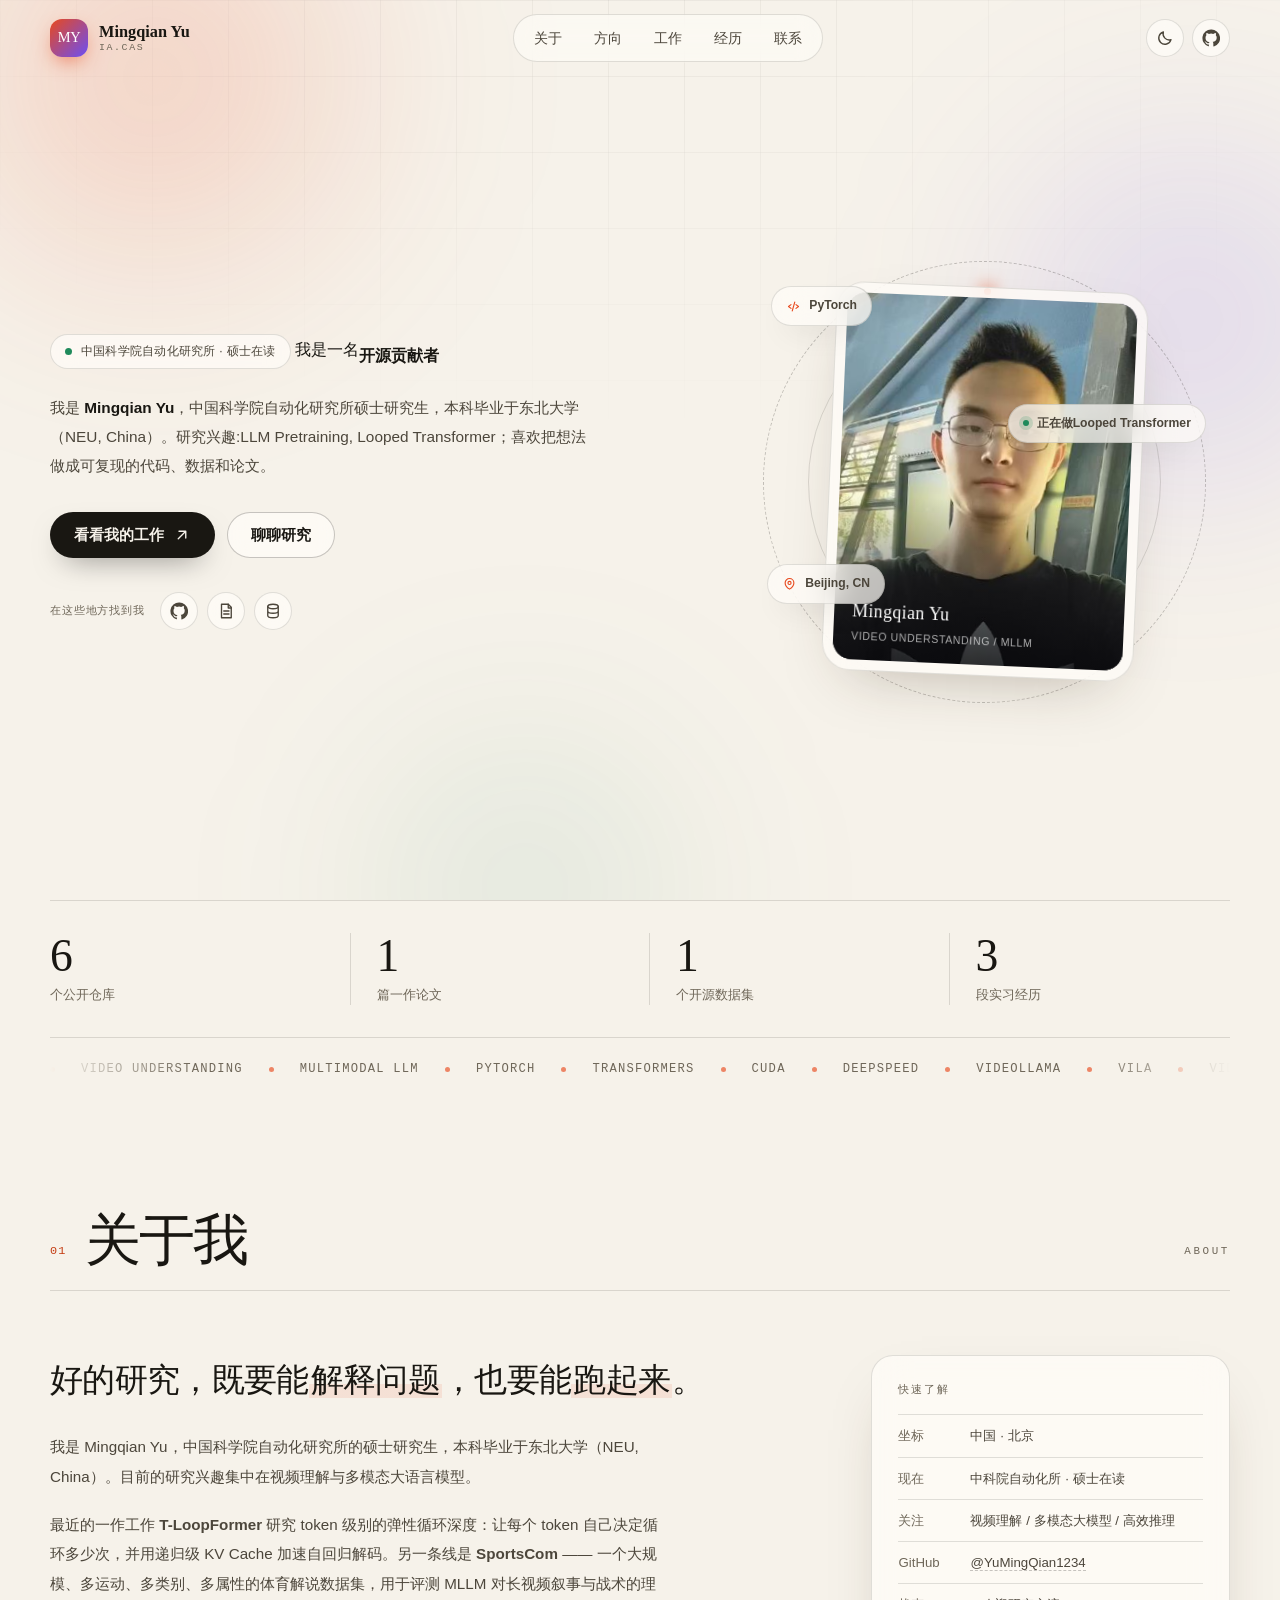
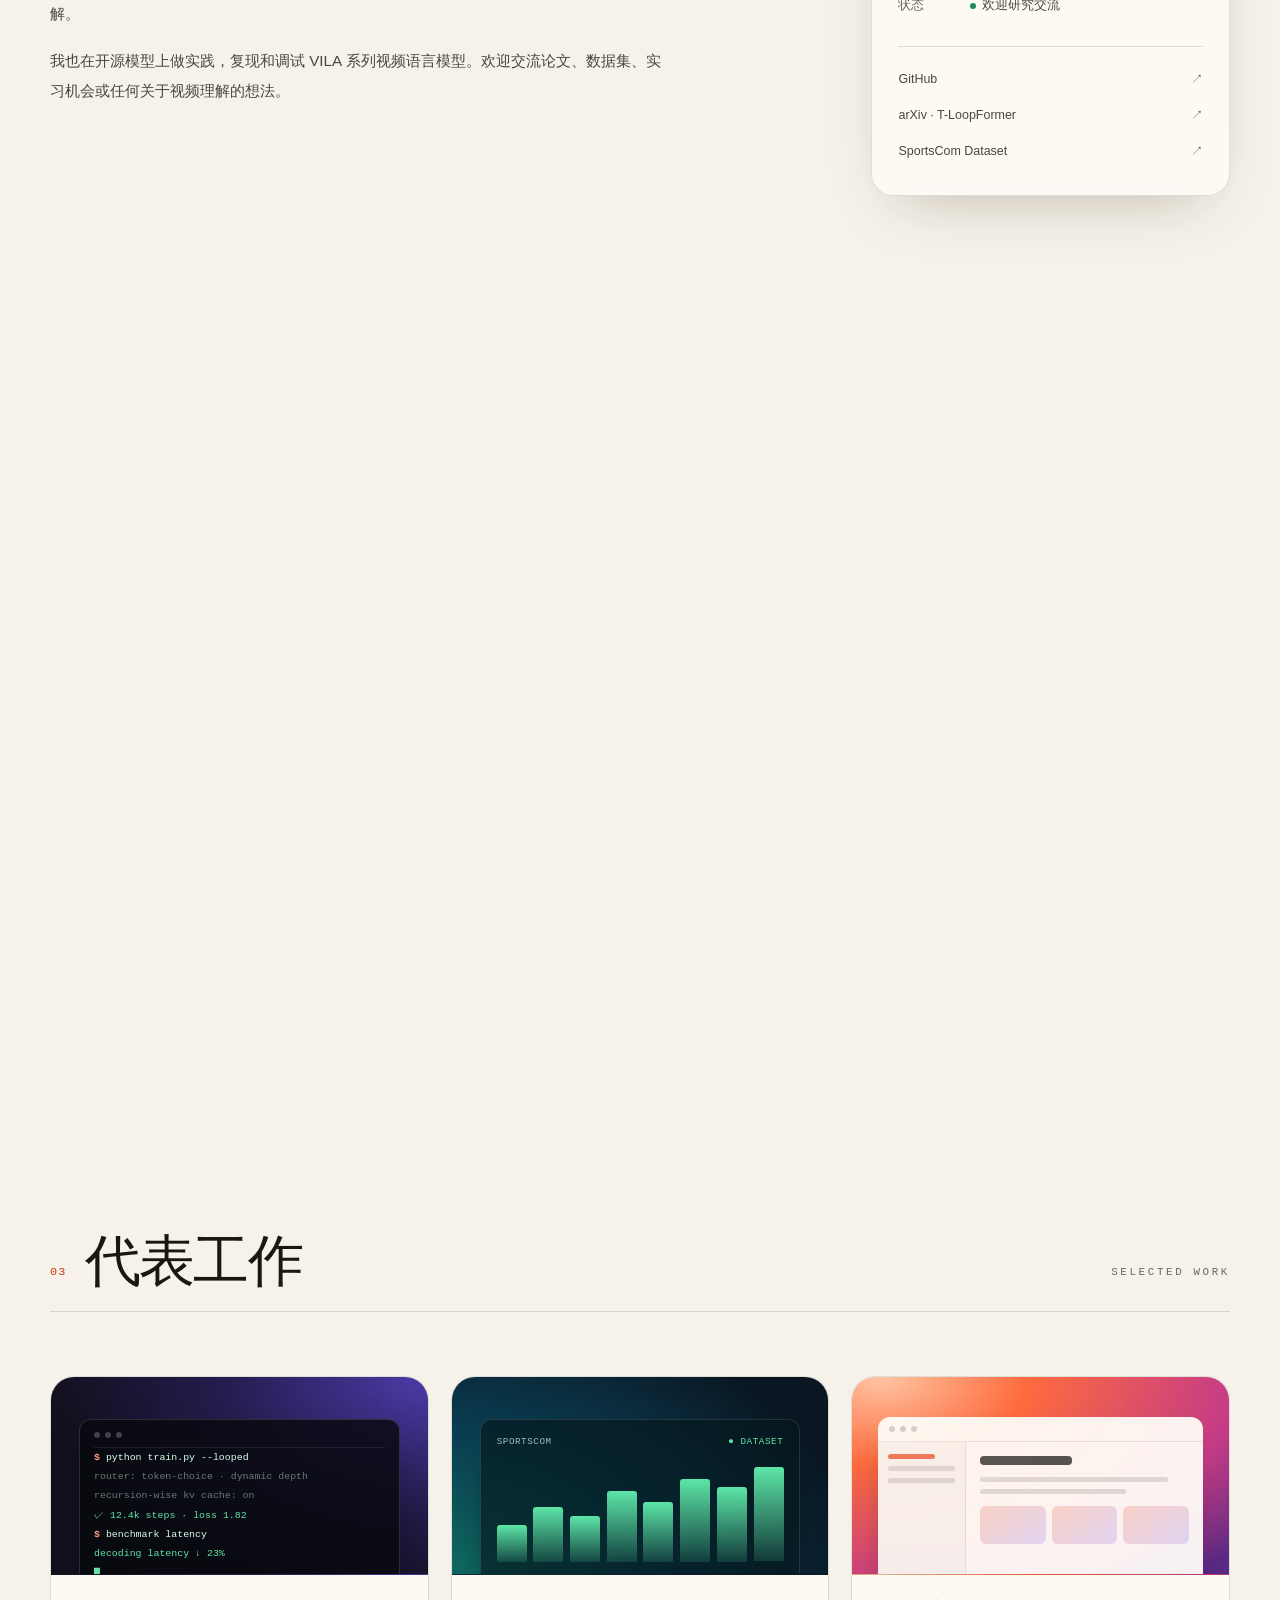
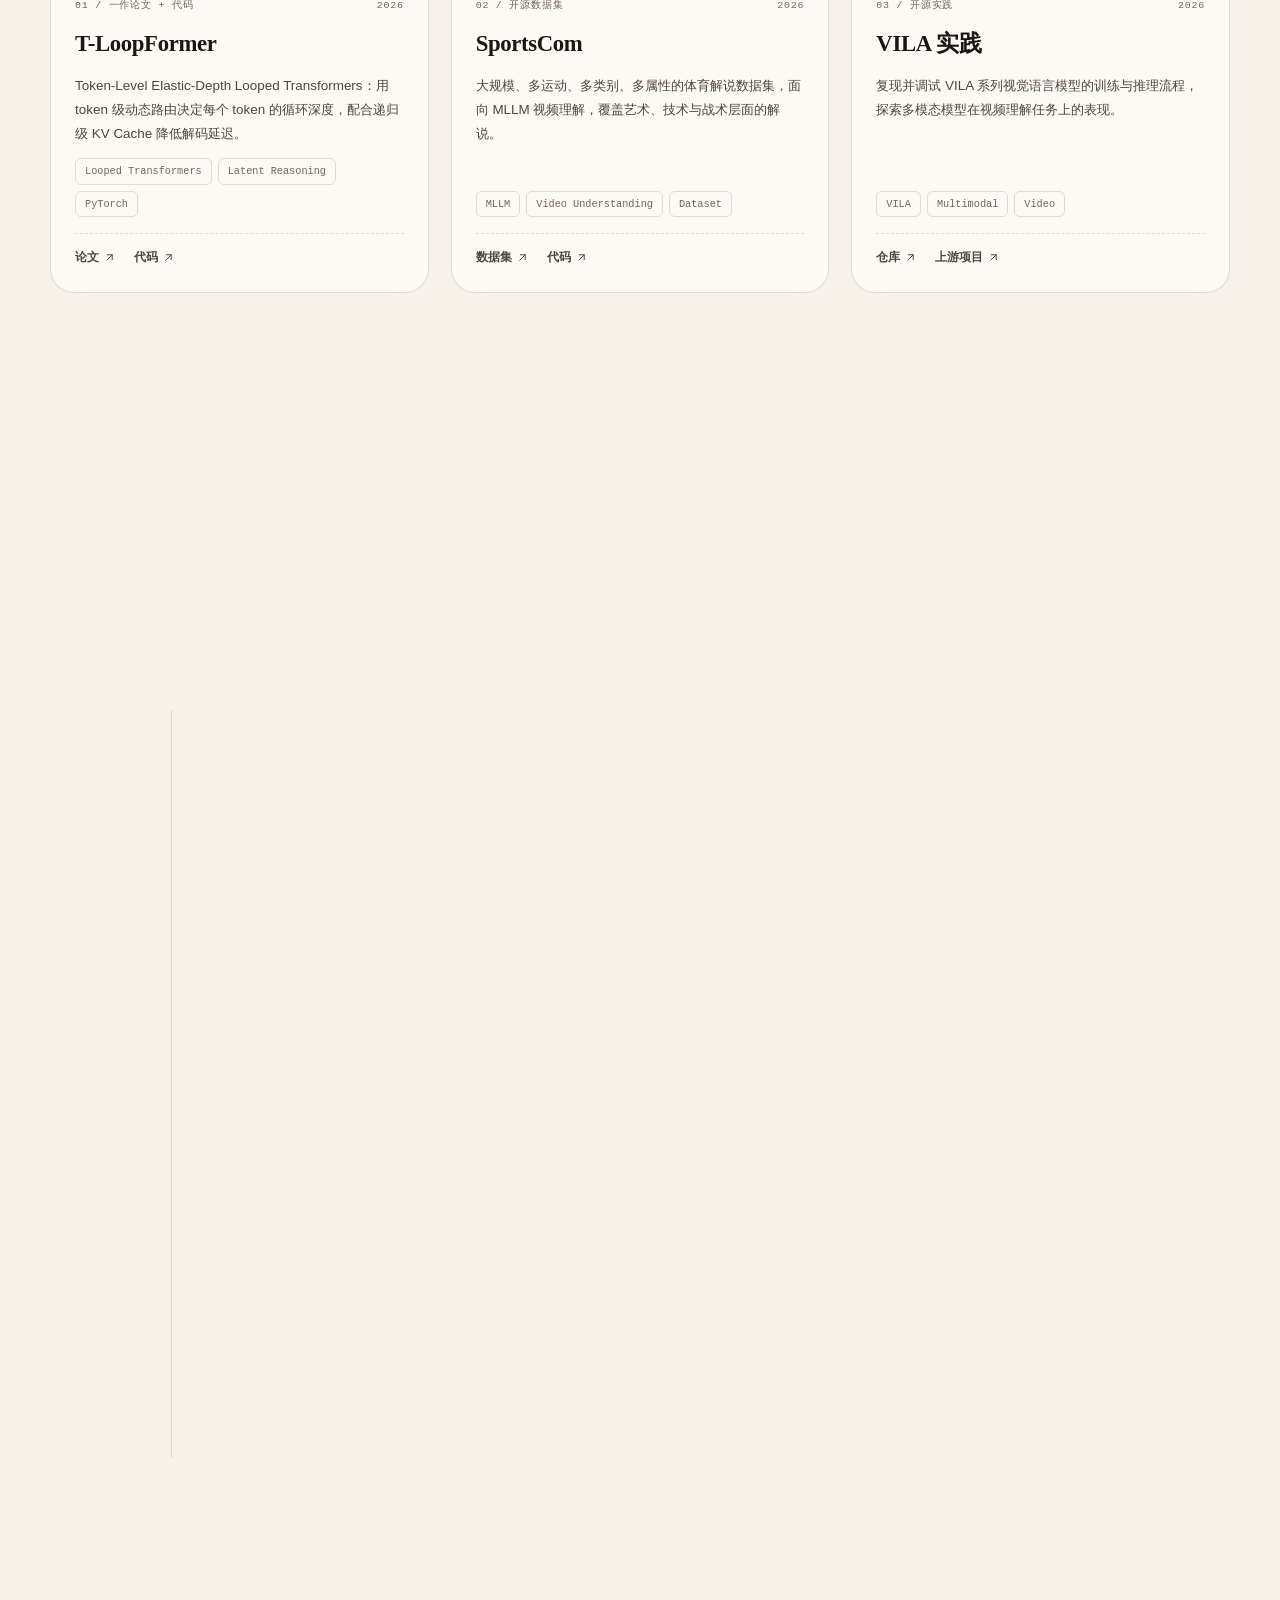
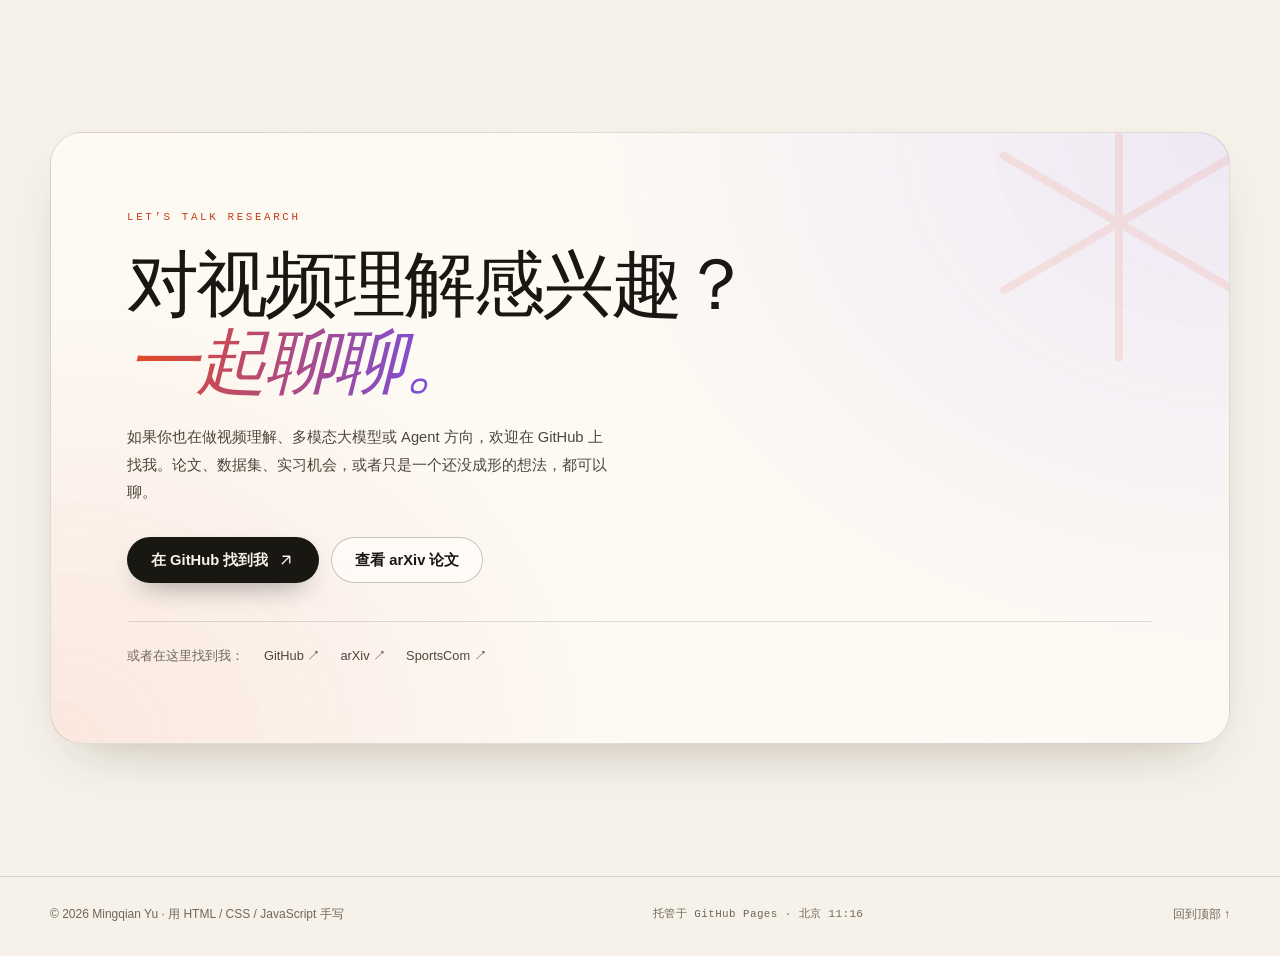
==== commit 31f51320: "Update index.html" ====
--- a/index.html
+++ b/index.html
@@ -6,15 +6,15 @@
   <meta name="color-scheme" content="light dark">
 
   <!-- ✏️ 可修改：网页标题、描述、作者 -->
-  <title>Mingqian Yu · 视频理解与多模态大模型</title>
-  <meta name="description" content="Mingqian Yu，中国科学院自动化研究所硕士研究生。研究视频理解、多模态大语言模型与高效推理，T-LoopFormer 一作，SportsCom 数据集作者。">
+  <title>Mingqian Yu · LLM Pretraining, Looped Transformer</title>
+  <meta name="description" content="Mingqian Yu，中国科学院自动化研究所硕士研究生">
   <meta name="author" content="Mingqian Yu">
   <link rel="canonical" href="https://yumingqian1234.github.io/">
 
   <!-- 社交平台分享卡片 -->
   <meta property="og:type" content="website">
-  <meta property="og:title" content="Mingqian Yu · 视频理解与多模态大模型">
-  <meta property="og:description" content="让模型真正看懂视频。中国科学院自动化研究所硕士研究生，研究视频理解、多模态大模型与高效推理。">
+  <meta property="og:title" content="Mingqian Yu">
+  <meta property="og:description" content="中国科学院自动化研究所硕士研究生，研究Looped Transformer">
   <meta property="og:url" content="https://yumingqian1234.github.io/">
   <meta property="og:image" content="https://yumingqian1234.github.io/assets/og.png">
   <meta name="twitter:card" content="summary_large_image">
@@ -46,7 +46,7 @@
         "@type": "Organization",
         "name": "Institute of Automation, Chinese Academy of Sciences"
       },
-      "description": "研究视频理解、多模态大语言模型与高效推理。",
+      "description": "LLM Pretraining, Looped Transformer",
       "sameAs": [
         "https://github.com/YuMingQian1234",
         "https://arxiv.org/abs/2609.15160"
@@ -124,18 +124,12 @@
         <p class="eyebrow reveal">
           <span class="status-dot" aria-hidden="true"></span>
           中国科学院自动化研究所 · 硕士在读
-        </p>
-
-        <h1 class="reveal" style="--d: 1">
-          让模型，<br>
-          看懂<span class="gradient-text">视频</span>。
-        </h1>
+        </p
 
         <p class="hero-role reveal" style="--d: 2">
-          <span class="sr-only">我是一名视频理解研究者、多模态大模型学习者、开源贡献者。</span>
+          <span class="sr-only">我是一名大模型学习者、开源贡献者。</span>
           <span aria-hidden="true">我是一名</span><span class="role-rotator" id="roleRotator" aria-hidden="true">
-            <span class="role is-active">视频理解研究者</span>
-            <span class="role">多模态大模型学习者</span>
+            <span class="role">大模型学习者</span>
             <span class="role">开源贡献者</span>
             <span class="role">终身学习者</span>
           </span>
@@ -143,7 +137,7 @@
 
         <!-- ✏️ 可修改：首屏自我介绍 -->
         <p class="hero-desc reveal" style="--d: 3">
-          我是 <strong>Mingqian Yu</strong>，中国科学院自动化研究所硕士研究生，本科毕业于东北大学（NEU, China）。研究兴趣包括视频理解、多模态大语言模型与 Latent Reasoning；喜欢把想法做成可复现的代码、数据和论文。
+          我是 <strong>Mingqian Yu</strong>，中国科学院自动化研究所硕士研究生，本科毕业于东北大学（NEU, China）。研究兴趣:LLM Pretraining, Looped Transformer；喜欢把想法做成可复现的代码、数据和论文。
         </p>
 
         <div class="hero-actions reveal" style="--d: 4">
@@ -189,7 +183,7 @@
           </div>
           <div class="float-chip chip-b">
             <span class="chip-dot" aria-hidden="true"></span>
-            正在做视频理解
+            正在做Looped Transformer
           </div>
           <div class="float-chip chip-c">
             <svg class="icon" viewBox="0 0 24 24" aria-hidden="true"><path d="M12 21s-7-4.4-7-10a7 7 0 0 1 14 0c0 5.6-7 10-7 10Z"/><circle cx="12" cy="11" r="2.5"/></svg>
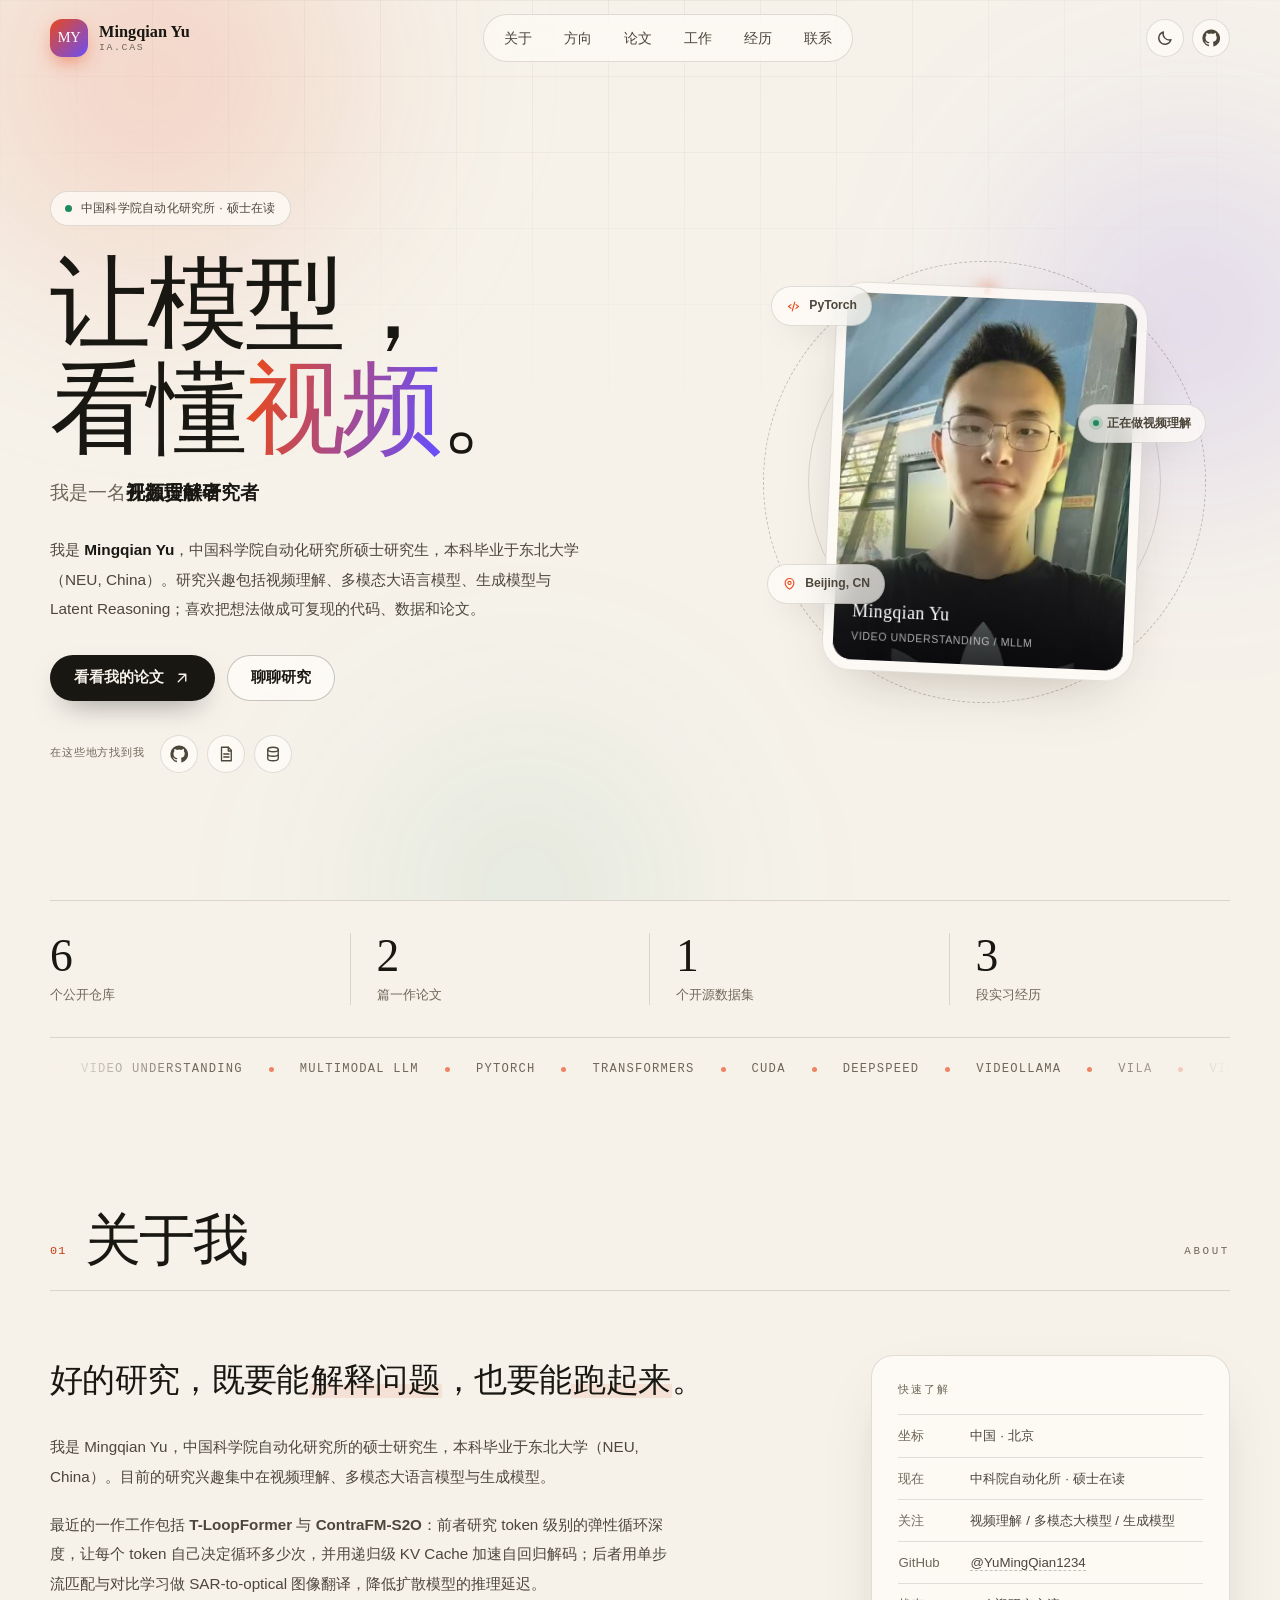
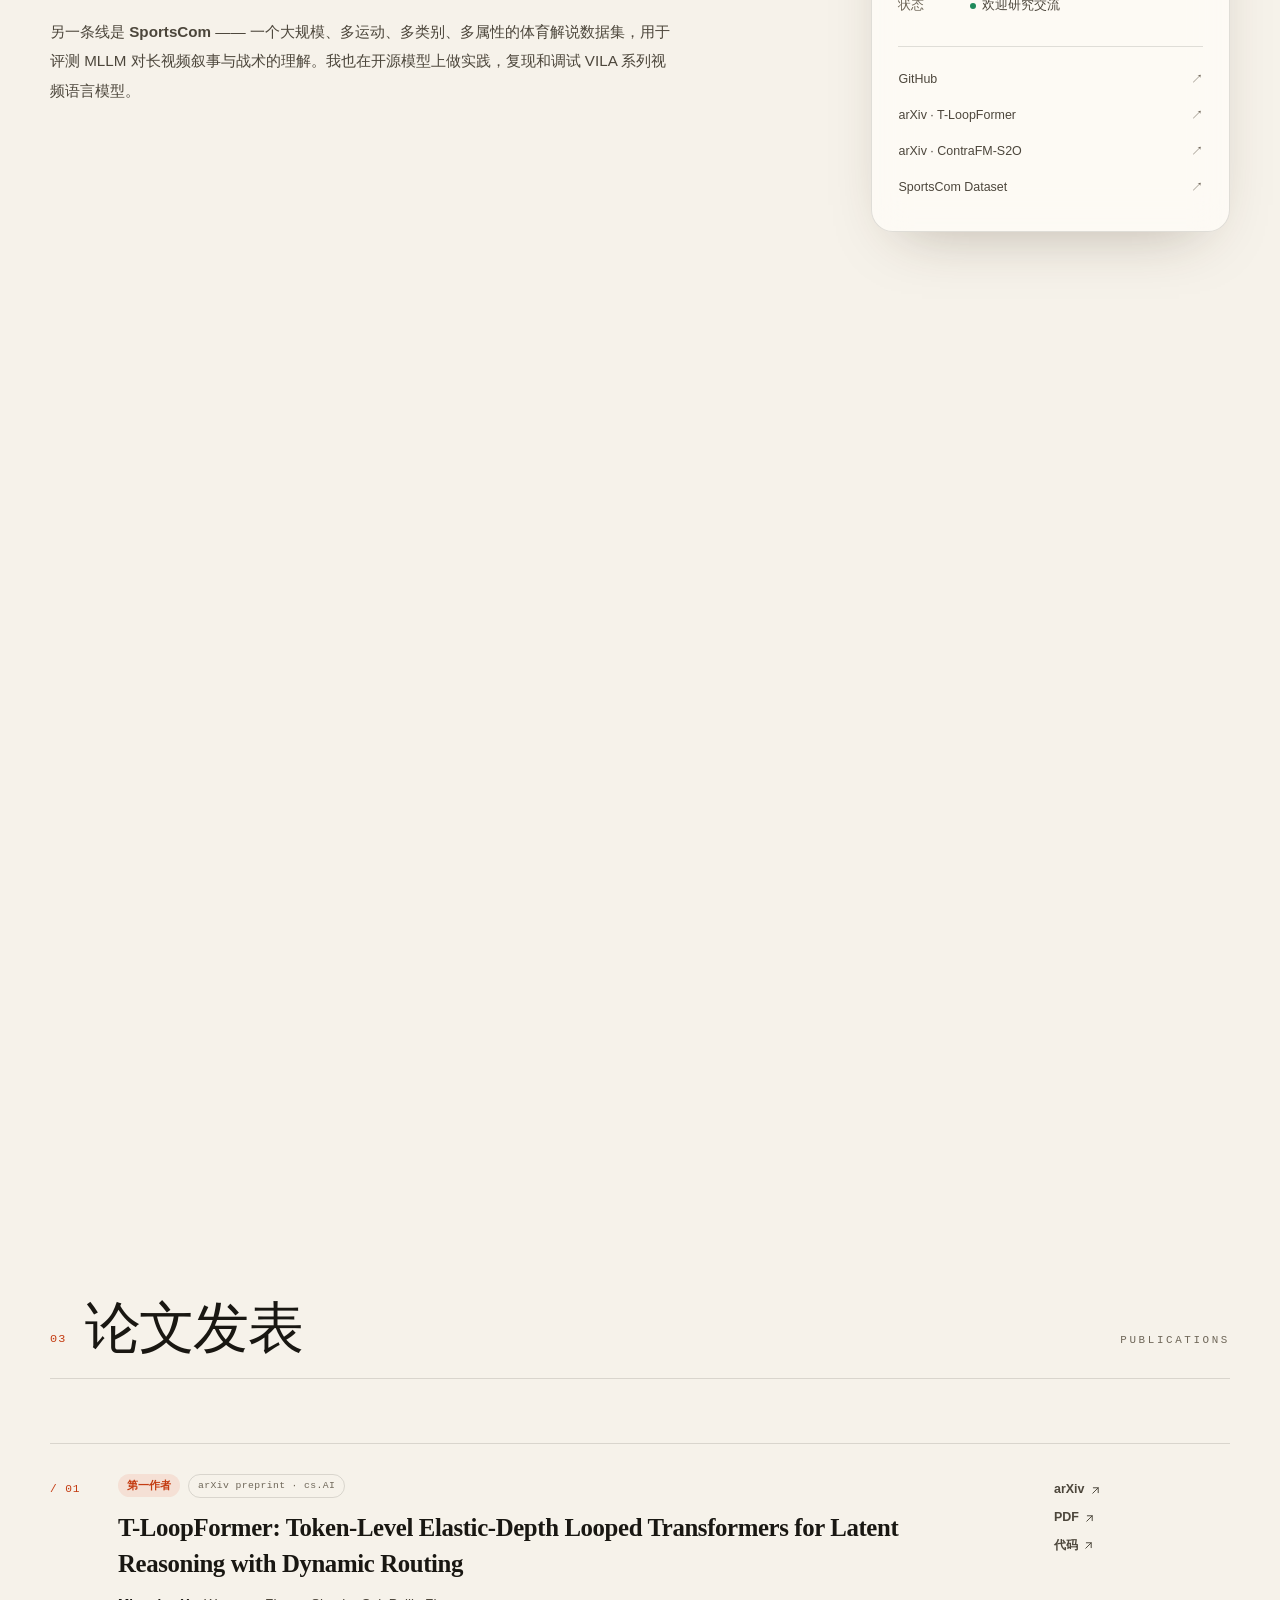
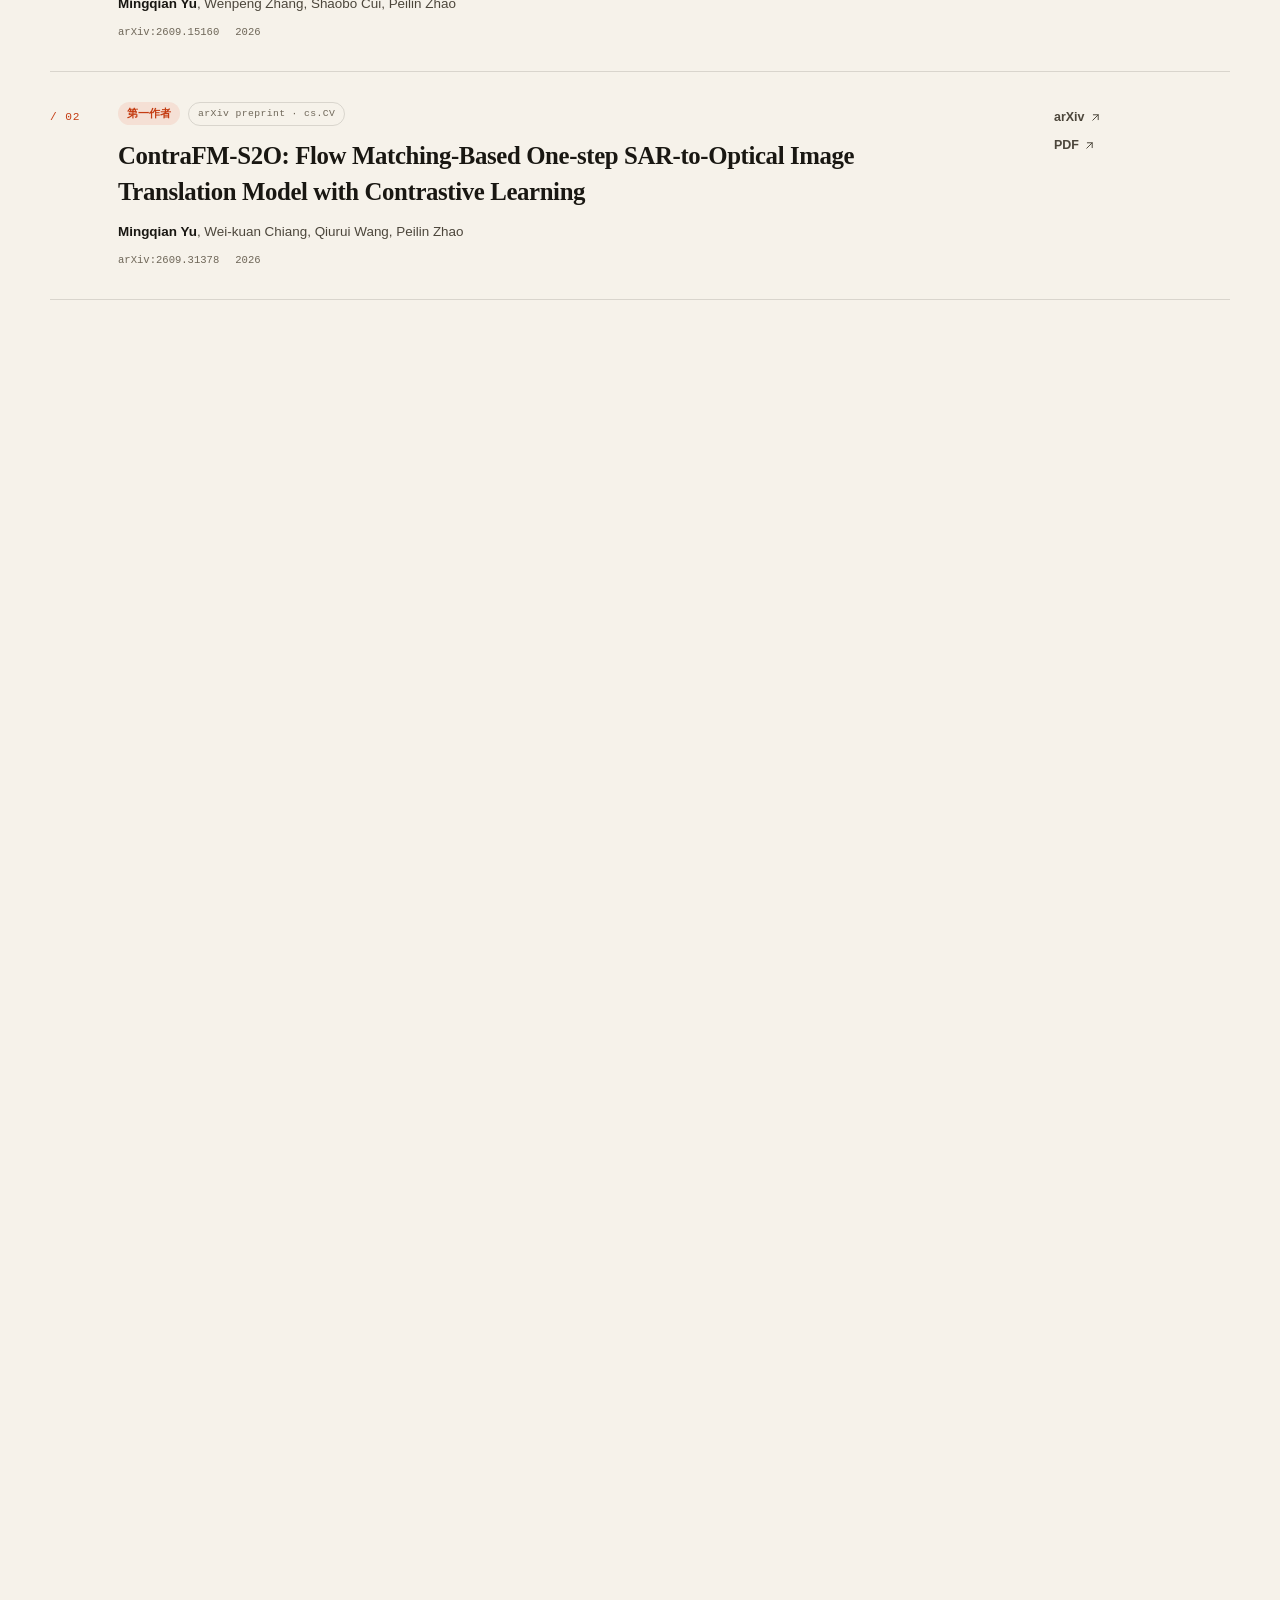
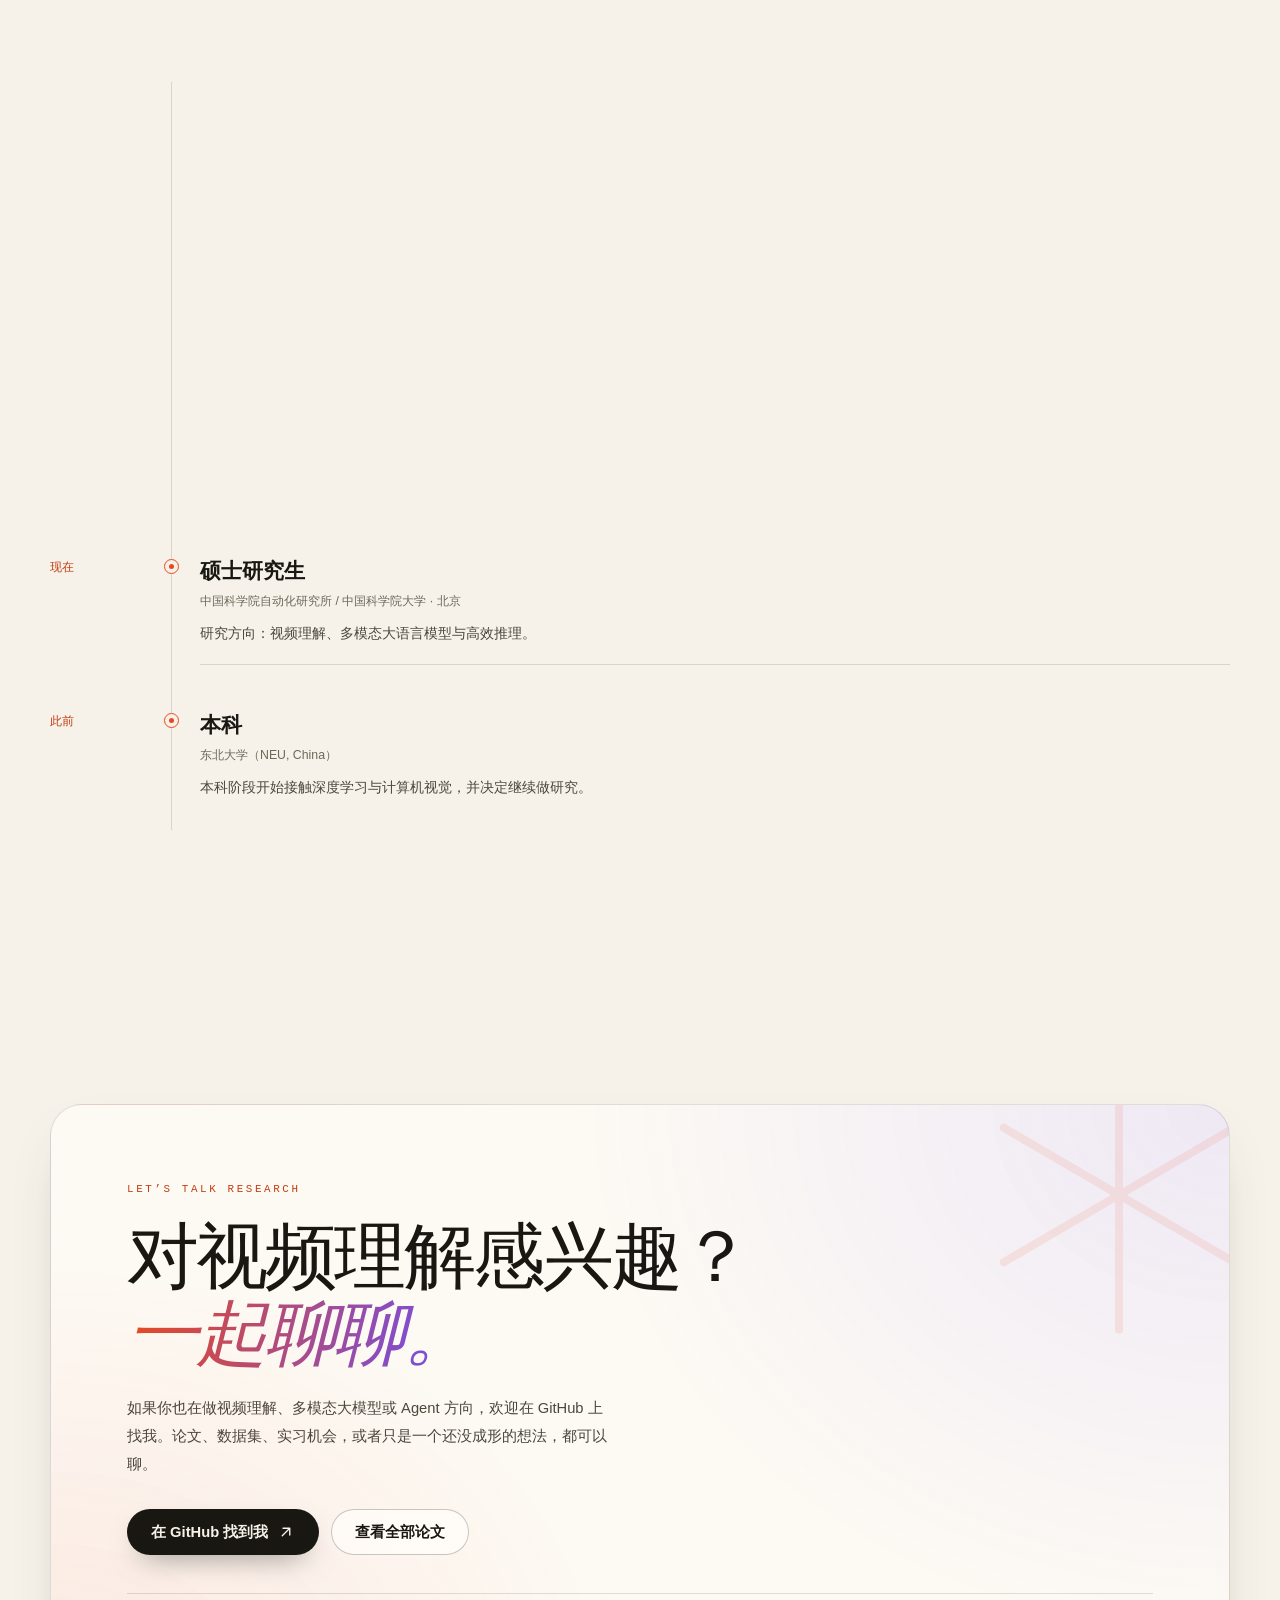
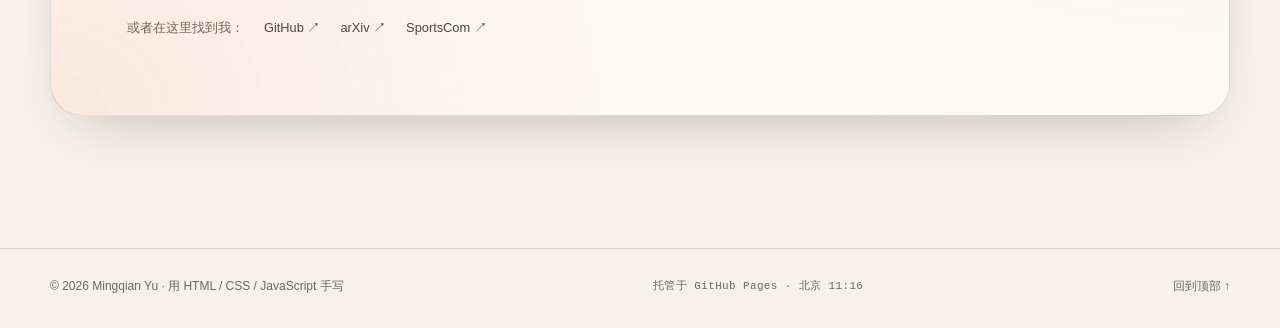
==== commit d0d8311c: "Add publications section with ContraFM-S2O" ====
--- a/index.html
+++ b/index.html
@@ -6,15 +6,15 @@
   <meta name="color-scheme" content="light dark">
 
   <!-- ✏️ 可修改：网页标题、描述、作者 -->
-  <title>Mingqian Yu · LLM Pretraining, Looped Transformer</title>
-  <meta name="description" content="Mingqian Yu，中国科学院自动化研究所硕士研究生">
+  <title>Mingqian Yu · 视频理解与多模态大模型</title>
+  <meta name="description" content="Mingqian Yu，中国科学院自动化研究所硕士研究生。研究视频理解、多模态大语言模型与高效推理，一作论文包括 T-LoopFormer 与 ContraFM-S2O。">
   <meta name="author" content="Mingqian Yu">
   <link rel="canonical" href="https://yumingqian1234.github.io/">
 
   <!-- 社交平台分享卡片 -->
   <meta property="og:type" content="website">
-  <meta property="og:title" content="Mingqian Yu">
-  <meta property="og:description" content="中国科学院自动化研究所硕士研究生，研究Looped Transformer">
+  <meta property="og:title" content="Mingqian Yu · 视频理解与多模态大模型">
+  <meta property="og:description" content="让模型真正看懂视频。中国科学院自动化研究所硕士研究生，一作论文 T-LoopFormer、ContraFM-S2O。">
   <meta property="og:url" content="https://yumingqian1234.github.io/">
   <meta property="og:image" content="https://yumingqian1234.github.io/assets/og.png">
   <meta name="twitter:card" content="summary_large_image">
@@ -46,10 +46,11 @@
         "@type": "Organization",
         "name": "Institute of Automation, Chinese Academy of Sciences"
       },
-      "description": "LLM Pretraining, Looped Transformer",
+      "description": "研究视频理解、多模态大语言模型与高效推理。",
       "sameAs": [
         "https://github.com/YuMingQian1234",
-        "https://arxiv.org/abs/2609.15160"
+        "https://arxiv.org/abs/2609.15160",
+        "https://arxiv.org/abs/2609.31378"
       ]
     }
   </script>
@@ -82,6 +83,7 @@
       <nav class="nav-links" aria-label="主导航">
         <a class="nav-link" href="#about">关于</a>
         <a class="nav-link" href="#skills">方向</a>
+        <a class="nav-link" href="#papers">论文</a>
         <a class="nav-link" href="#work">工作</a>
         <a class="nav-link" href="#journey">经历</a>
         <a class="nav-link" href="#contact">联系</a>
@@ -107,9 +109,10 @@
     <nav class="mobile-menu" id="mobileMenu" aria-label="移动端导航">
       <a href="#about"><span>01</span>关于</a>
       <a href="#skills"><span>02</span>方向</a>
-      <a href="#work"><span>03</span>工作</a>
-      <a href="#journey"><span>04</span>经历</a>
-      <a href="#contact"><span>05</span>联系</a>
+      <a href="#papers"><span>03</span>论文</a>
+      <a href="#work"><span>04</span>工作</a>
+      <a href="#journey"><span>05</span>经历</a>
+      <a href="#contact"><span>06</span>联系</a>
       <div class="mobile-menu-foot">
         <a href="https://github.com/YuMingQian1234" target="_blank" rel="noopener noreferrer">GitHub ↗</a>
         <a href="https://arxiv.org/abs/2609.15160" target="_blank" rel="noopener noreferrer">arXiv ↗</a>
@@ -124,12 +127,18 @@
         <p class="eyebrow reveal">
           <span class="status-dot" aria-hidden="true"></span>
           中国科学院自动化研究所 · 硕士在读
-        </p
+        </p>
+
+        <h1 class="reveal" style="--d: 1">
+          让模型，<br>
+          看懂<span class="gradient-text">视频</span>。
+        </h1>
 
         <p class="hero-role reveal" style="--d: 2">
-          <span class="sr-only">我是一名大模型学习者、开源贡献者。</span>
+          <span class="sr-only">我是一名视频理解研究者、多模态大模型学习者、开源贡献者。</span>
           <span aria-hidden="true">我是一名</span><span class="role-rotator" id="roleRotator" aria-hidden="true">
-            <span class="role">大模型学习者</span>
+            <span class="role is-active">视频理解研究者</span>
+            <span class="role">多模态大模型学习者</span>
             <span class="role">开源贡献者</span>
             <span class="role">终身学习者</span>
           </span>
@@ -137,12 +146,12 @@
 
         <!-- ✏️ 可修改：首屏自我介绍 -->
         <p class="hero-desc reveal" style="--d: 3">
-          我是 <strong>Mingqian Yu</strong>，中国科学院自动化研究所硕士研究生，本科毕业于东北大学（NEU, China）。研究兴趣:LLM Pretraining, Looped Transformer；喜欢把想法做成可复现的代码、数据和论文。
+          我是 <strong>Mingqian Yu</strong>，中国科学院自动化研究所硕士研究生，本科毕业于东北大学（NEU, China）。研究兴趣包括视频理解、多模态大语言模型、生成模型与 Latent Reasoning；喜欢把想法做成可复现的代码、数据和论文。
         </p>
 
         <div class="hero-actions reveal" style="--d: 4">
-          <a class="btn btn-primary" href="#work">
-            看看我的工作
+          <a class="btn btn-primary" href="#papers">
+            看看我的论文
             <svg class="icon" viewBox="0 0 24 24" aria-hidden="true"><path d="M7 17 17 7M8 7h9v9"/></svg>
           </a>
           <a class="btn btn-ghost" href="#contact">聊聊研究</a>
@@ -183,7 +192,7 @@
           </div>
           <div class="float-chip chip-b">
             <span class="chip-dot" aria-hidden="true"></span>
-            正在做Looped Transformer
+            正在做视频理解
           </div>
           <div class="float-chip chip-c">
             <svg class="icon" viewBox="0 0 24 24" aria-hidden="true"><path d="M12 21s-7-4.4-7-10a7 7 0 0 1 14 0c0 5.6-7 10-7 10Z"/><circle cx="12" cy="11" r="2.5"/></svg>
@@ -201,7 +210,7 @@
           <span class="stat-label">个公开仓库</span>
         </div>
         <div class="stat reveal" style="--d: 1">
-          <span class="stat-num"><span data-count="1" data-suffix="">1</span></span>
+          <span class="stat-num"><span data-count="2" data-suffix="">2</span></span>
           <span class="stat-label">篇一作论文</span>
         </div>
         <div class="stat reveal" style="--d: 2">
@@ -238,11 +247,12 @@
         <div class="about-text">
           <p class="about-lead reveal">好的研究，既要能<span class="mark">解释问题</span>，也要能<span class="mark">跑起来</span>。</p>
           <!-- ✏️ 可修改：关于我的段落 -->
-          <p class="reveal" style="--d: 1">我是 Mingqian Yu，中国科学院自动化研究所的硕士研究生，本科毕业于东北大学（NEU, China）。目前的研究兴趣集中在视频理解与多模态大语言模型。</p>
-          <p class="reveal" style="--d: 2">最近的一作工作 <strong>T-LoopFormer</strong> 研究 token 级别的弹性循环深度：让每个 token 自己决定循环多少次，并用递归级 KV Cache 加速自回归解码。另一条线是 <strong>SportsCom</strong> —— 一个大规模、多运动、多类别、多属性的体育解说数据集，用于评测 MLLM 对长视频叙事与战术的理解。</p>
-          <p class="reveal" style="--d: 3">我也在开源模型上做实践，复现和调试 VILA 系列视频语言模型。欢迎交流论文、数据集、实习机会或任何关于视频理解的想法。</p>
-
-          <div class="about-actions reveal" style="--d: 4">
+          <p class="reveal" style="--d: 1">我是 Mingqian Yu，中国科学院自动化研究所的硕士研究生，本科毕业于东北大学（NEU, China）。目前的研究兴趣集中在视频理解、多模态大语言模型与生成模型。</p>
+          <p class="reveal" style="--d: 2">最近的一作工作包括 <strong>T-LoopFormer</strong> 与 <strong>ContraFM-S2O</strong>：前者研究 token 级别的弹性循环深度，让每个 token 自己决定循环多少次，并用递归级 KV Cache 加速自回归解码；后者用单步流匹配与对比学习做 SAR-to-optical 图像翻译，降低扩散模型的推理延迟。</p>
+          <p class="reveal" style="--d: 3">另一条线是 <strong>SportsCom</strong> —— 一个大规模、多运动、多类别、多属性的体育解说数据集，用于评测 MLLM 对长视频叙事与战术的理解。我也在开源模型上做实践，复现和调试 VILA 系列视频语言模型。</p>
+          <p class="reveal" style="--d: 4">欢迎交流论文、数据集、实习机会或任何关于视频理解与生成模型的想法。</p>
+
+          <div class="about-actions reveal" style="--d: 5">
             <a class="text-link" href="https://github.com/YuMingQian1234" target="_blank" rel="noopener noreferrer">
               在 GitHub 上关注我
               <svg class="icon" viewBox="0 0 24 24" aria-hidden="true"><path d="M5 12h14M13 6l6 6-6 6"/></svg>
@@ -255,7 +265,7 @@
           <dl class="facts-list">
             <div><dt>坐标</dt><dd>中国 · 北京</dd></div>
             <div><dt>现在</dt><dd>中科院自动化所 · 硕士在读</dd></div>
-            <div><dt>关注</dt><dd>视频理解 / 多模态大模型 / 高效推理</dd></div>
+            <div><dt>关注</dt><dd>视频理解 / 多模态大模型 / 生成模型</dd></div>
             <div><dt>GitHub</dt><dd><a href="https://github.com/YuMingQian1234" target="_blank" rel="noopener noreferrer">@YuMingQian1234</a></dd></div>
             <div><dt>状态</dt><dd><span class="status-dot small" aria-hidden="true"></span>欢迎研究交流</dd></div>
           </dl>
@@ -263,6 +273,7 @@
           <div class="profile-links">
             <a href="https://github.com/YuMingQian1234" target="_blank" rel="noopener noreferrer"><span>GitHub</span><span>↗</span></a>
             <a href="https://arxiv.org/abs/2609.15160" target="_blank" rel="noopener noreferrer"><span>arXiv · T-LoopFormer</span><span>↗</span></a>
+            <a href="https://arxiv.org/abs/2609.31378" target="_blank" rel="noopener noreferrer"><span>arXiv · ContraFM-S2O</span><span>↗</span></a>
             <a href="https://huggingface.co/datasets/Yumq123/SportsCom" target="_blank" rel="noopener noreferrer"><span>SportsCom Dataset</span><span>↗</span></a>
           </div>
         </aside>
@@ -299,7 +310,7 @@
           <h3>模型与推理</h3>
           <p>关注效率与推理深度，而不只是参数规模。</p>
           <ul class="tag-list">
-            <li>PyTorch</li><li>Transformers</li><li>Looped Transformers</li><li>CUDA</li><li>DeepSpeed</li>
+            <li>PyTorch</li><li>Transformers</li><li>Looped Transformers</li><li>Flow Matching</li><li>CUDA</li>
           </ul>
         </article>
 
@@ -322,10 +333,59 @@
       </p>
     </section>
 
+    <!-- ============ 论文发表 ============ -->
+    <section class="section container" id="papers">
+      <div class="section-head reveal">
+        <span class="section-index">03</span>
+        <h2>论文发表</h2>
+        <span class="section-en">Publications</span>
+      </div>
+
+      <ol class="pub-list">
+        <!-- ✏️ 可修改：论文列表 -->
+        <li class="pub-item reveal">
+          <span class="pub-index" aria-hidden="true">/ 01</span>
+          <div class="pub-main">
+            <div class="pub-badges">
+              <span class="pub-badge">第一作者</span>
+              <span class="pub-venue">arXiv preprint · cs.AI</span>
+            </div>
+            <h3 class="pub-title">T-LoopFormer: Token-Level Elastic-Depth Looped Transformers for Latent Reasoning with Dynamic Routing</h3>
+            <p class="pub-authors"><strong>Mingqian Yu</strong>, Wenpeng Zhang, Shaobo Cui, Peilin Zhao</p>
+            <p class="pub-meta"><span>arXiv:2609.15160</span><span>2026</span></p>
+          </div>
+          <div class="pub-links">
+            <a class="pub-link" href="https://arxiv.org/abs/2609.15160" target="_blank" rel="noopener noreferrer">arXiv <svg class="icon" viewBox="0 0 24 24" aria-hidden="true"><path d="M7 17 17 7M8 7h9v9"/></svg></a>
+            <a class="pub-link" href="https://arxiv.org/pdf/2609.15160" target="_blank" rel="noopener noreferrer">PDF <svg class="icon" viewBox="0 0 24 24" aria-hidden="true"><path d="M7 17 17 7M8 7h9v9"/></svg></a>
+            <a class="pub-link" href="https://github.com/YuMingQian1234/T-LoopFormer" target="_blank" rel="noopener noreferrer">代码 <svg class="icon" viewBox="0 0 24 24" aria-hidden="true"><path d="M7 17 17 7M8 7h9v9"/></svg></a>
+          </div>
+        </li>
+
+        <li class="pub-item reveal" style="--d: 1">
+          <span class="pub-index" aria-hidden="true">/ 02</span>
+          <div class="pub-main">
+            <div class="pub-badges">
+              <span class="pub-badge">第一作者</span>
+              <span class="pub-venue">arXiv preprint · cs.CV</span>
+            </div>
+            <h3 class="pub-title">ContraFM-S2O: Flow Matching-Based One-step SAR-to-Optical Image Translation Model with Contrastive Learning</h3>
+            <p class="pub-authors"><strong>Mingqian Yu</strong>, Wei-kuan Chiang, Qiurui Wang, Peilin Zhao</p>
+            <p class="pub-meta"><span>arXiv:2609.31378</span><span>2026</span></p>
+          </div>
+          <div class="pub-links">
+            <a class="pub-link" href="https://arxiv.org/abs/2609.31378" target="_blank" rel="noopener noreferrer">arXiv <svg class="icon" viewBox="0 0 24 24" aria-hidden="true"><path d="M7 17 17 7M8 7h9v9"/></svg></a>
+            <a class="pub-link" href="https://arxiv.org/pdf/2609.31378" target="_blank" rel="noopener noreferrer">PDF <svg class="icon" viewBox="0 0 24 24" aria-hidden="true"><path d="M7 17 17 7M8 7h9v9"/></svg></a>
+          </div>
+        </li>
+      </ol>
+
+      <p class="pub-note reveal">两篇均为一作论文，目前发表于 arXiv 预印本平台（cs.AI / cs.CV）。作者顺序与最新版本以 arXiv 页面为准。</p>
+    </section>
+
     <!-- ============ 代表工作 ============ -->
     <section class="section container" id="work">
       <div class="section-head reveal">
-        <span class="section-index">03</span>
+        <span class="section-index">04</span>
         <h2>代表工作</h2>
         <span class="section-en">Selected Work</span>
       </div>
@@ -410,7 +470,7 @@
     <!-- ============ 经历 ============ -->
     <section class="section container" id="journey">
       <div class="section-head reveal">
-        <span class="section-index">04</span>
+        <span class="section-index">05</span>
         <h2>一路走来</h2>
         <span class="section-en">Journey</span>
       </div>
@@ -487,7 +547,7 @@
             在 GitHub 找到我
             <svg class="icon" viewBox="0 0 24 24" aria-hidden="true"><path d="M7 17 17 7M8 7h9v9"/></svg>
           </a>
-          <a class="btn btn-ghost" href="https://arxiv.org/abs/2609.15160" target="_blank" rel="noopener noreferrer">查看 arXiv 论文</a>
+          <a class="btn btn-ghost" href="#papers">查看全部论文</a>
         </div>
 
         <div class="contact-socials">
--- a/assets/style.css
+++ b/assets/style.css
@@ -1068,6 +1068,105 @@
   color: var(--accent);
 }
 
+/* ---------- 论文列表 ---------- */
+.pub-list {
+  margin: 0;
+  padding: 0;
+  list-style: none;
+  border-top: 1px solid var(--line);
+}
+.pub-item {
+  display: grid;
+  grid-template-columns: 46px minmax(0, 1fr) 176px;
+  gap: 22px;
+  align-items: start;
+  padding: 30px 0;
+  border-bottom: 1px solid var(--line);
+}
+.pub-index {
+  padding-top: 7px;
+  font-family: var(--mono);
+  font-size: 0.7rem;
+  letter-spacing: 0.08em;
+  color: var(--accent-ink);
+}
+.pub-badges {
+  display: flex;
+  flex-wrap: wrap;
+  align-items: center;
+  gap: 8px;
+  margin-bottom: 12px;
+}
+.pub-badge {
+  padding: 3px 9px;
+  border-radius: 999px;
+  font-size: 0.67rem;
+  font-weight: 600;
+  color: var(--accent-ink);
+  background: var(--accent-soft);
+}
+.pub-venue {
+  padding: 3px 9px;
+  border: 1px solid var(--line);
+  border-radius: 999px;
+  font-family: var(--mono);
+  font-size: 0.61rem;
+  letter-spacing: 0.04em;
+  color: var(--muted);
+}
+.pub-title {
+  max-width: 850px;
+  margin-bottom: 10px;
+  font-family: var(--serif);
+  font-size: clamp(1.22rem, 2vw, 1.55rem);
+  font-weight: 600;
+  line-height: 1.45;
+  letter-spacing: -0.015em;
+}
+.pub-authors {
+  margin-bottom: 9px;
+  font-size: 0.84rem;
+  line-height: 1.75;
+  color: var(--text-soft);
+}
+.pub-authors strong {
+  color: var(--text);
+  font-weight: 600;
+}
+.pub-meta {
+  display: flex;
+  flex-wrap: wrap;
+  gap: 6px 16px;
+  font-family: var(--mono);
+  font-size: 0.66rem;
+  color: var(--muted);
+}
+.pub-links {
+  display: flex;
+  flex-direction: column;
+  align-items: flex-start;
+  gap: 8px;
+  padding-top: 6px;
+}
+.pub-link {
+  display: inline-flex;
+  align-items: center;
+  gap: 4px;
+  font-size: 0.78rem;
+  font-weight: 600;
+  color: var(--text-soft);
+  text-decoration: none;
+  transition: color 0.25s ease;
+}
+.pub-link .icon { width: 13px; height: 13px; }
+.pub-link:hover { color: var(--accent-ink); }
+.pub-note {
+  margin-top: 20px;
+  font-size: 0.76rem;
+  line-height: 1.7;
+  color: var(--muted);
+}
+
 /* ---------- 作品 ---------- */
 .project-grid {
   display: grid;
@@ -1593,6 +1692,18 @@
   .section-en { display: none; }
   .skill-grid { grid-template-columns: minmax(0, 1fr); }
   .skill-card > p { min-height: 0; }
+  .pub-item {
+    grid-template-columns: minmax(0, 1fr);
+    gap: 10px;
+    padding: 24px 0;
+  }
+  .pub-index { display: none; }
+  .pub-links {
+    flex-direction: row;
+    flex-wrap: wrap;
+    gap: 8px 18px;
+    padding-top: 2px;
+  }
   .timeline::before { left: 7px; }
   .timeline-item {
     grid-template-columns: minmax(0, 1fr);
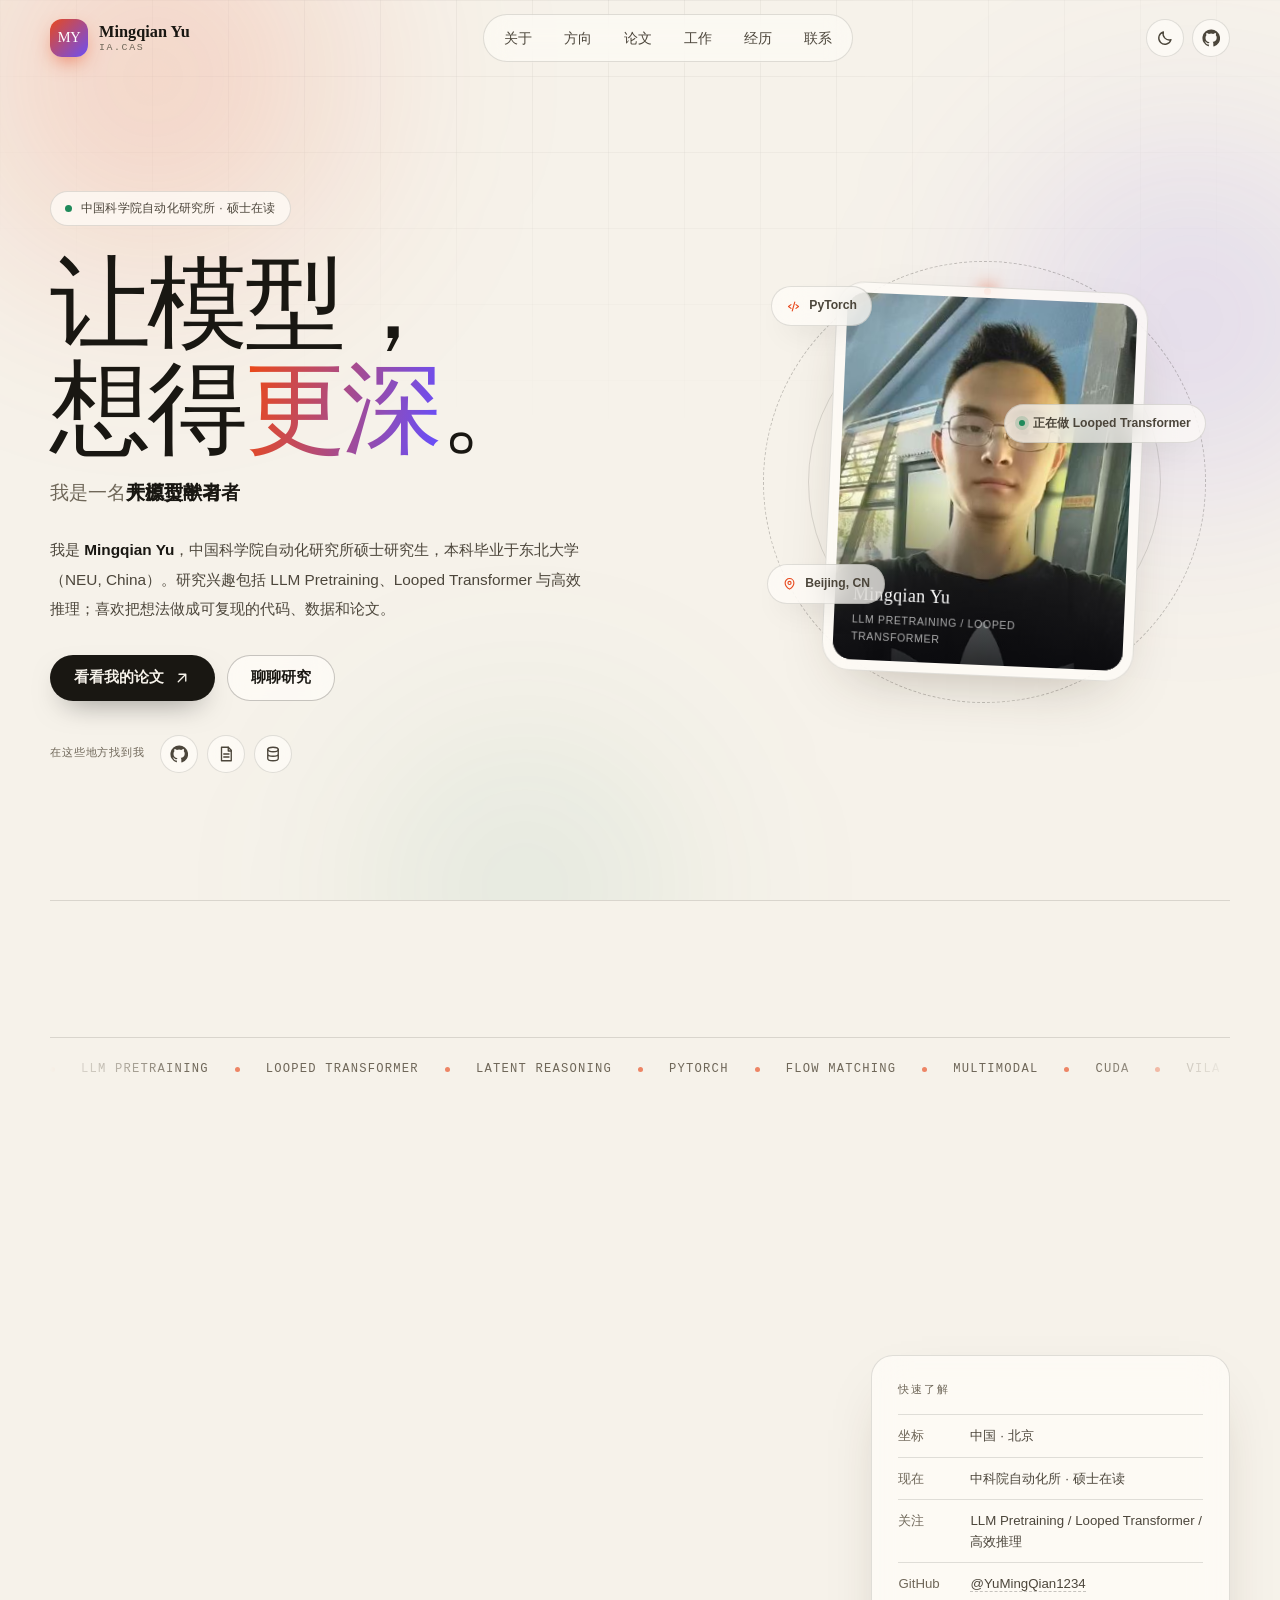
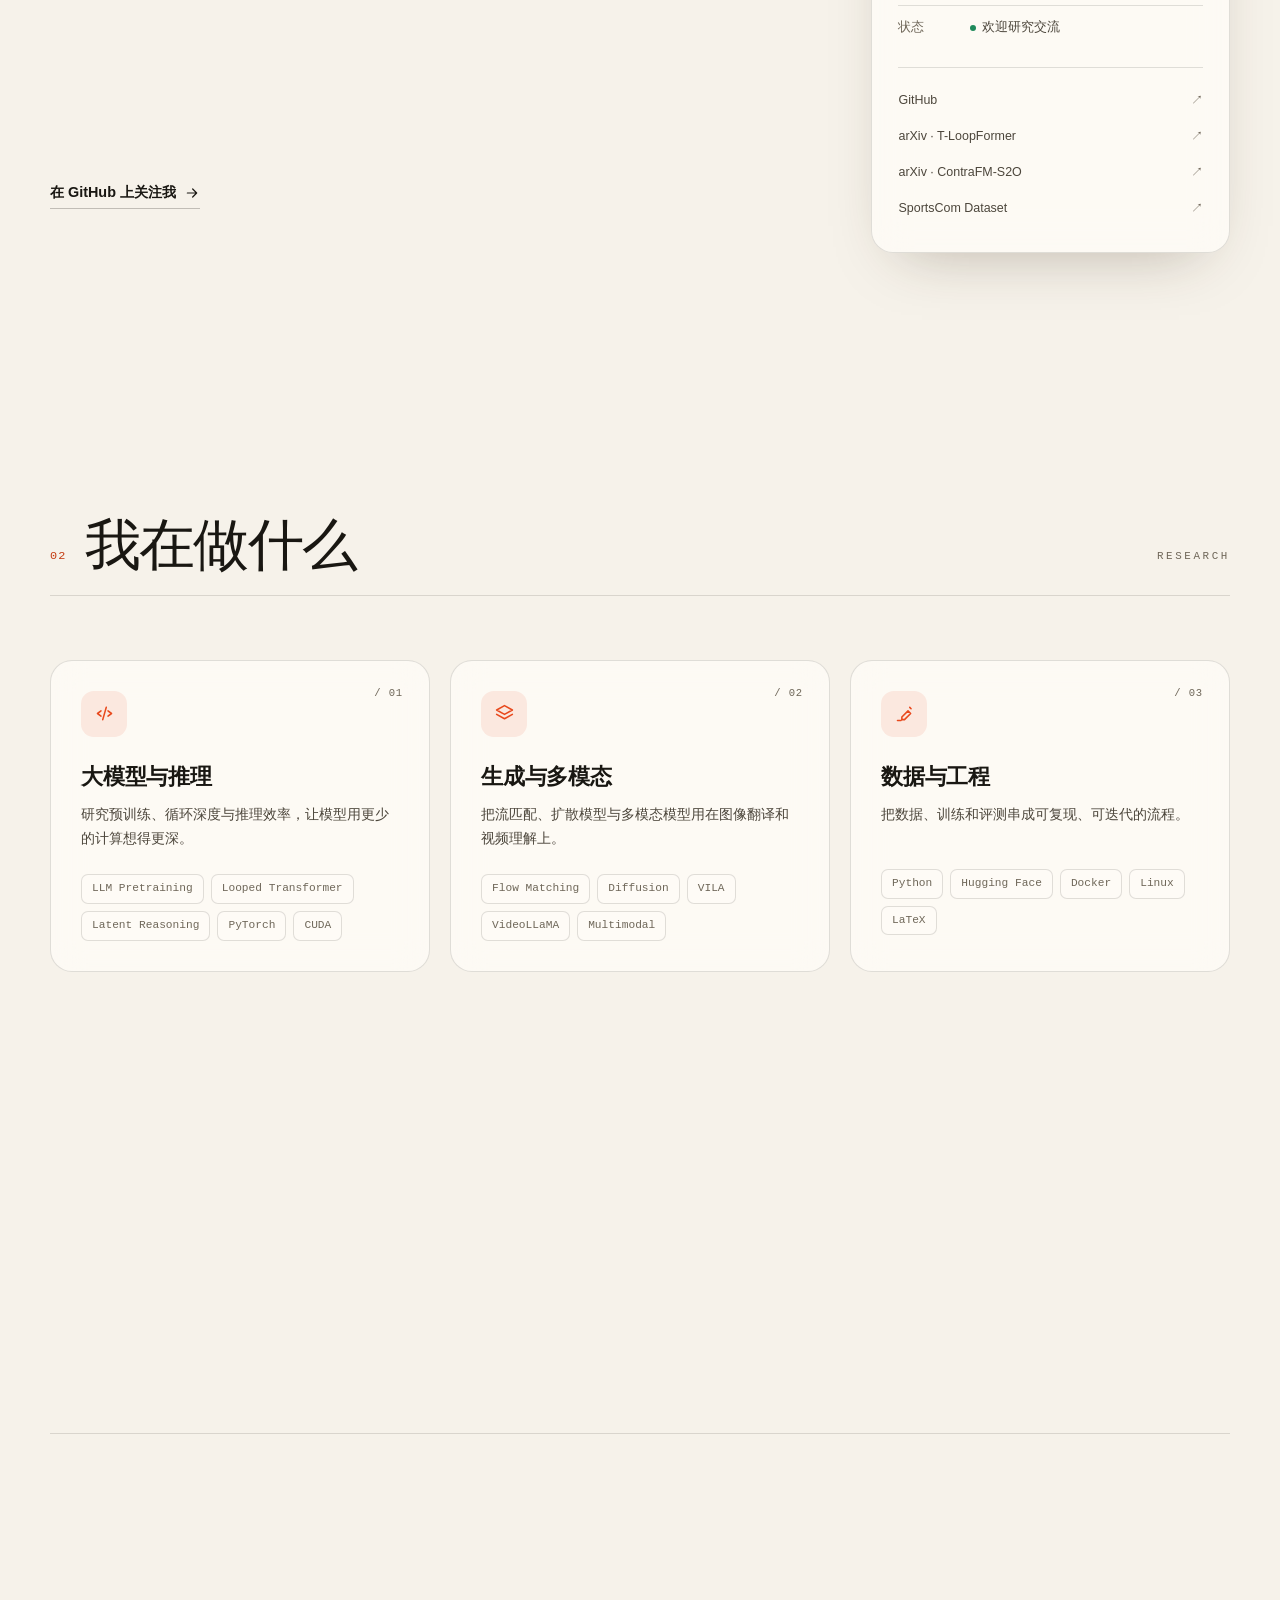
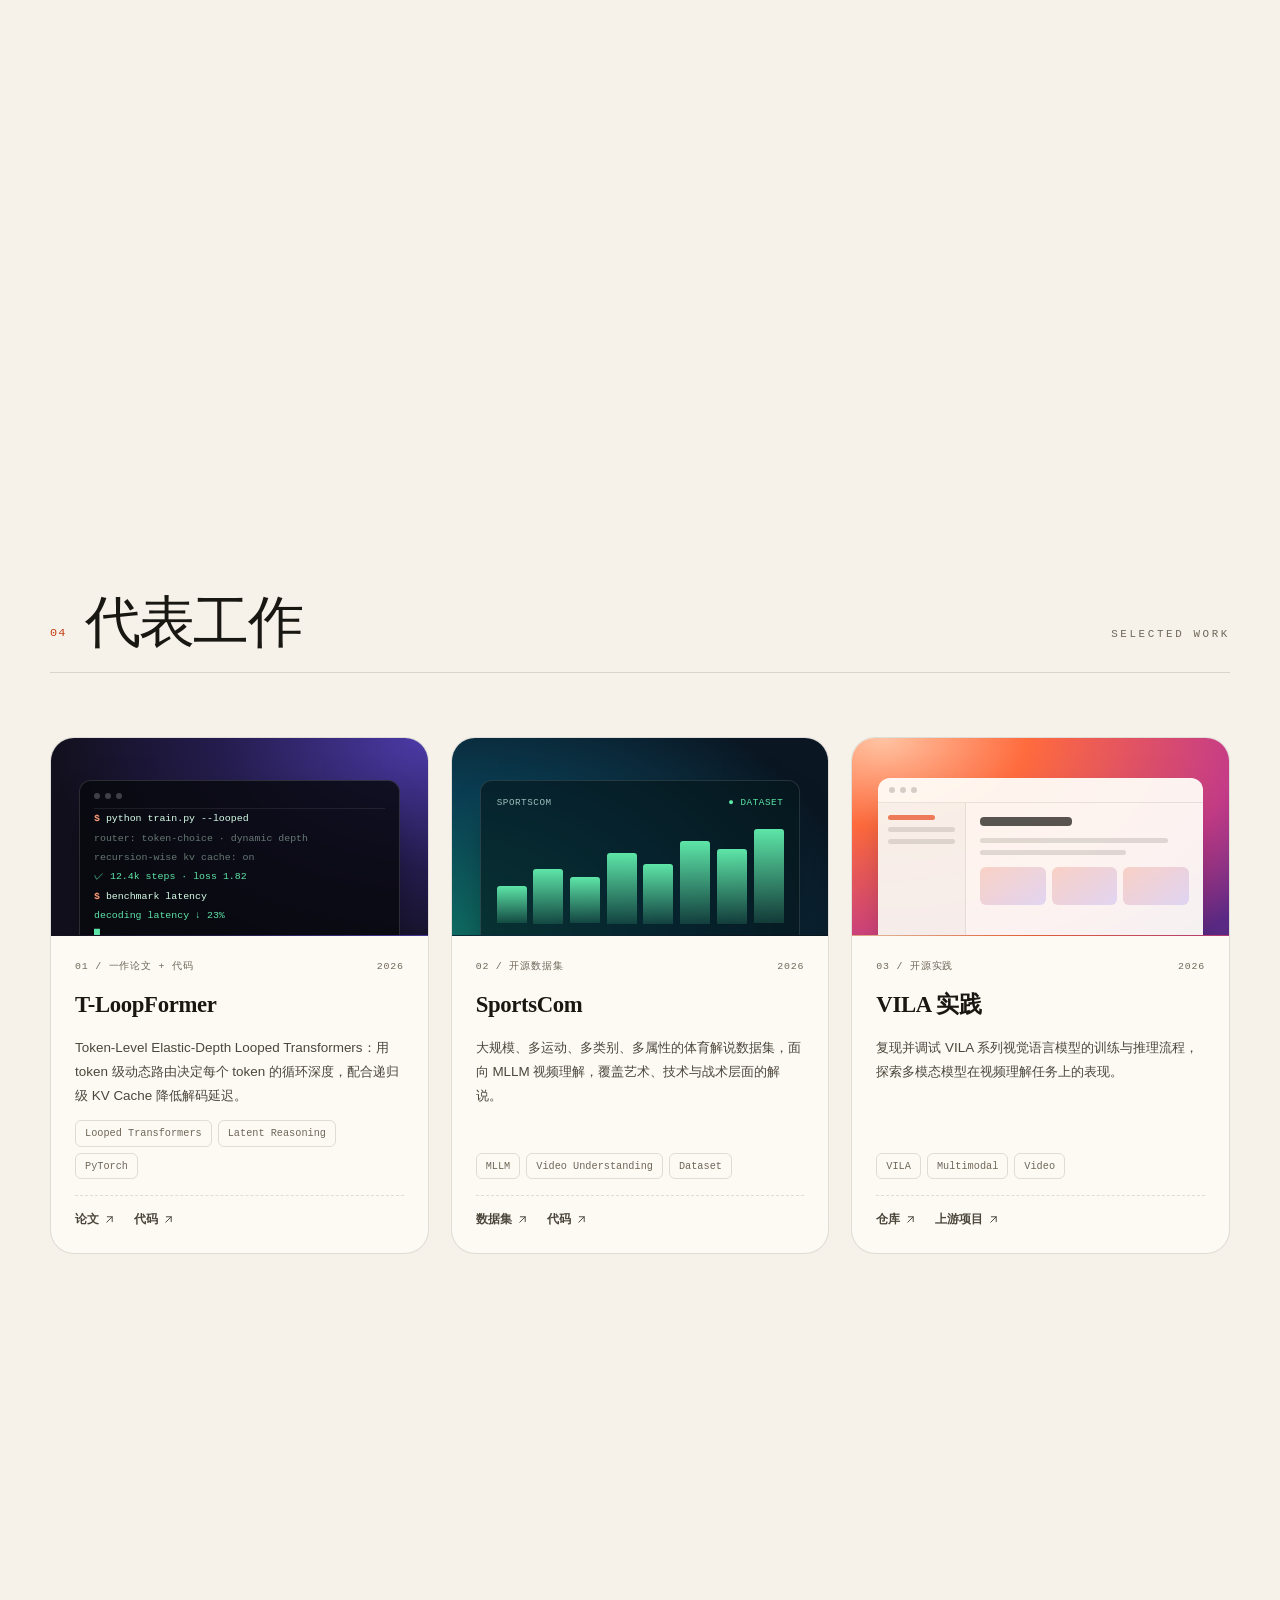
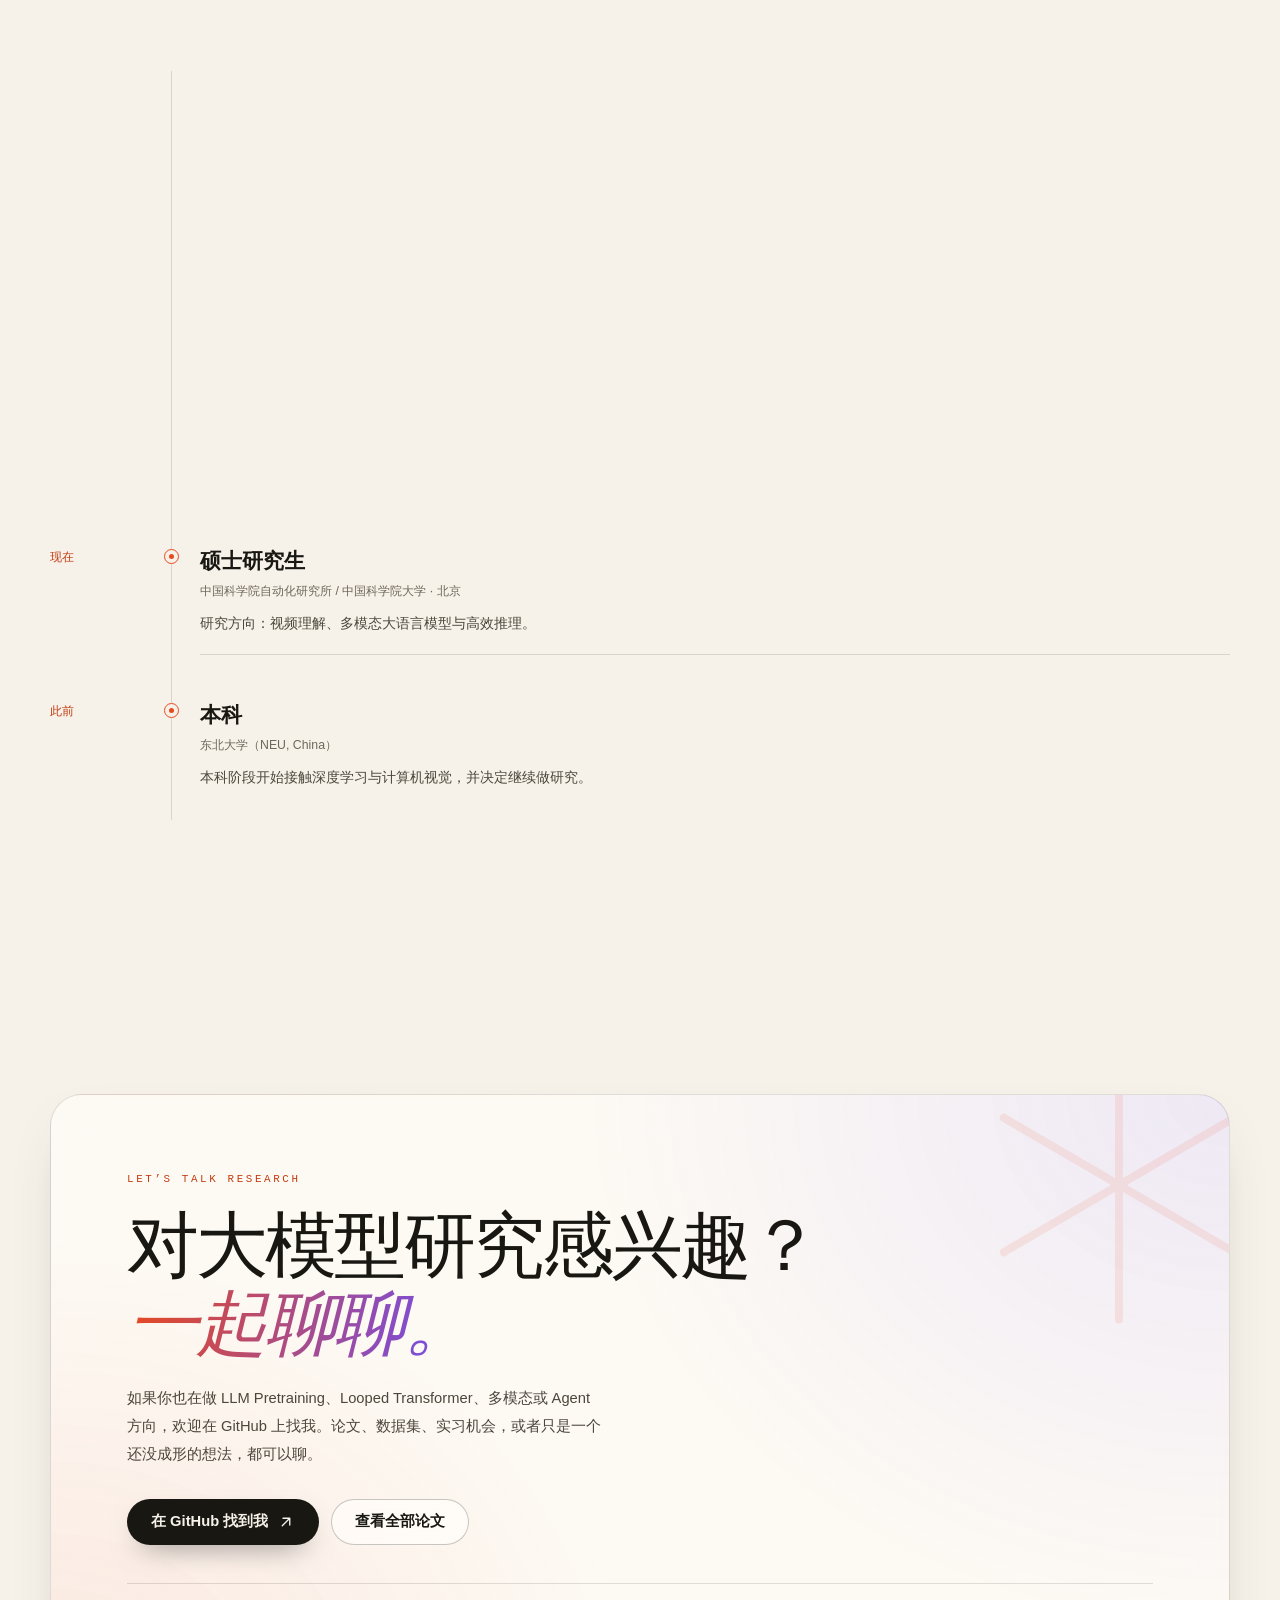
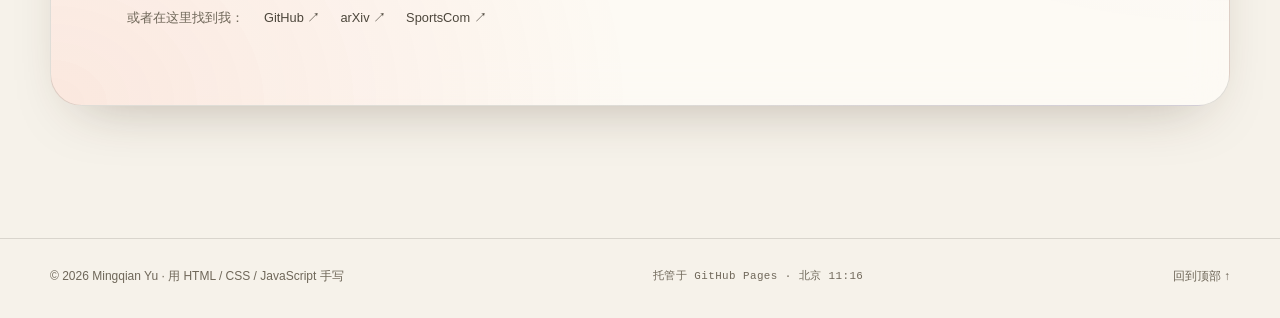
==== commit 1beded50: "Align research focus and list publications" ====
--- a/index.html
+++ b/index.html
@@ -6,15 +6,15 @@
   <meta name="color-scheme" content="light dark">
 
   <!-- ✏️ 可修改：网页标题、描述、作者 -->
-  <title>Mingqian Yu · 视频理解与多模态大模型</title>
-  <meta name="description" content="Mingqian Yu，中国科学院自动化研究所硕士研究生。研究视频理解、多模态大语言模型与高效推理，一作论文包括 T-LoopFormer 与 ContraFM-S2O。">
+  <title>Mingqian Yu · LLM Pretraining, Looped Transformer</title>
+  <meta name="description" content="Mingqian Yu，中国科学院自动化研究所硕士研究生。研究 LLM Pretraining、Looped Transformer 与高效推理，一作论文包括 T-LoopFormer 与 ContraFM-S2O。">
   <meta name="author" content="Mingqian Yu">
   <link rel="canonical" href="https://yumingqian1234.github.io/">
 
   <!-- 社交平台分享卡片 -->
   <meta property="og:type" content="website">
-  <meta property="og:title" content="Mingqian Yu · 视频理解与多模态大模型">
-  <meta property="og:description" content="让模型真正看懂视频。中国科学院自动化研究所硕士研究生，一作论文 T-LoopFormer、ContraFM-S2O。">
+  <meta property="og:title" content="Mingqian Yu · LLM Pretraining, Looped Transformer">
+  <meta property="og:description" content="中国科学院自动化研究所硕士研究生，研究 LLM Pretraining、Looped Transformer 与高效推理。">
   <meta property="og:url" content="https://yumingqian1234.github.io/">
   <meta property="og:image" content="https://yumingqian1234.github.io/assets/og.png">
   <meta name="twitter:card" content="summary_large_image">
@@ -46,7 +46,7 @@
         "@type": "Organization",
         "name": "Institute of Automation, Chinese Academy of Sciences"
       },
-      "description": "研究视频理解、多模态大语言模型与高效推理。",
+      "description": "LLM Pretraining, Looped Transformer",
       "sameAs": [
         "https://github.com/YuMingQian1234",
         "https://arxiv.org/abs/2609.15160",
@@ -131,14 +131,13 @@
 
         <h1 class="reveal" style="--d: 1">
           让模型，<br>
-          看懂<span class="gradient-text">视频</span>。
+          想得<span class="gradient-text">更深</span>。
         </h1>
 
         <p class="hero-role reveal" style="--d: 2">
-          <span class="sr-only">我是一名视频理解研究者、多模态大模型学习者、开源贡献者。</span>
+          <span class="sr-only">我是一名大模型学习者、开源贡献者、终身学习者。</span>
           <span aria-hidden="true">我是一名</span><span class="role-rotator" id="roleRotator" aria-hidden="true">
-            <span class="role is-active">视频理解研究者</span>
-            <span class="role">多模态大模型学习者</span>
+            <span class="role is-active">大模型学习者</span>
             <span class="role">开源贡献者</span>
             <span class="role">终身学习者</span>
           </span>
@@ -146,7 +145,7 @@
 
         <!-- ✏️ 可修改：首屏自我介绍 -->
         <p class="hero-desc reveal" style="--d: 3">
-          我是 <strong>Mingqian Yu</strong>，中国科学院自动化研究所硕士研究生，本科毕业于东北大学（NEU, China）。研究兴趣包括视频理解、多模态大语言模型、生成模型与 Latent Reasoning；喜欢把想法做成可复现的代码、数据和论文。
+          我是 <strong>Mingqian Yu</strong>，中国科学院自动化研究所硕士研究生，本科毕业于东北大学（NEU, China）。研究兴趣包括 LLM Pretraining、Looped Transformer 与高效推理；喜欢把想法做成可复现的代码、数据和论文。
         </p>
 
         <div class="hero-actions reveal" style="--d: 4">
@@ -181,7 +180,7 @@
               <img class="portrait-photo" src="assets/avatar.jpg" alt="Mingqian Yu 的照片">
               <figcaption>
                 <span class="portrait-name">Mingqian Yu</span>
-                <span class="portrait-role">Video Understanding / MLLM</span>
+                <span class="portrait-role">LLM Pretraining / Looped Transformer</span>
               </figcaption>
             </div>
           </figure>
@@ -192,7 +191,7 @@
           </div>
           <div class="float-chip chip-b">
             <span class="chip-dot" aria-hidden="true"></span>
-            正在做视频理解
+            正在做 Looped Transformer
           </div>
           <div class="float-chip chip-c">
             <svg class="icon" viewBox="0 0 24 24" aria-hidden="true"><path d="M12 21s-7-4.4-7-10a7 7 0 0 1 14 0c0 5.6-7 10-7 10Z"/><circle cx="12" cy="11" r="2.5"/></svg>
@@ -226,10 +225,10 @@
       <div class="marquee" aria-hidden="true">
         <div class="marquee-track">
           <div class="marquee-group">
-            <span>Video Understanding</span><span>Multimodal LLM</span><span>PyTorch</span><span>Transformers</span><span>CUDA</span><span>DeepSpeed</span><span>VideoLLaMA</span><span>VILA</span>
+            <span>LLM Pretraining</span><span>Looped Transformer</span><span>Latent Reasoning</span><span>PyTorch</span><span>Flow Matching</span><span>Multimodal</span><span>CUDA</span><span>VILA</span>
           </div>
           <div class="marquee-group">
-            <span>Video Understanding</span><span>Multimodal LLM</span><span>PyTorch</span><span>Transformers</span><span>CUDA</span><span>DeepSpeed</span><span>VideoLLaMA</span><span>VILA</span>
+            <span>LLM Pretraining</span><span>Looped Transformer</span><span>Latent Reasoning</span><span>PyTorch</span><span>Flow Matching</span><span>Multimodal</span><span>CUDA</span><span>VILA</span>
           </div>
         </div>
       </div>
@@ -247,10 +246,10 @@
         <div class="about-text">
           <p class="about-lead reveal">好的研究，既要能<span class="mark">解释问题</span>，也要能<span class="mark">跑起来</span>。</p>
           <!-- ✏️ 可修改：关于我的段落 -->
-          <p class="reveal" style="--d: 1">我是 Mingqian Yu，中国科学院自动化研究所的硕士研究生，本科毕业于东北大学（NEU, China）。目前的研究兴趣集中在视频理解、多模态大语言模型与生成模型。</p>
+          <p class="reveal" style="--d: 1">我是 Mingqian Yu，中国科学院自动化研究所的硕士研究生，本科毕业于东北大学（NEU, China）。目前的研究兴趣集中在 LLM Pretraining、Looped Transformer 与高效推理。</p>
           <p class="reveal" style="--d: 2">最近的一作工作包括 <strong>T-LoopFormer</strong> 与 <strong>ContraFM-S2O</strong>：前者研究 token 级别的弹性循环深度，让每个 token 自己决定循环多少次，并用递归级 KV Cache 加速自回归解码；后者用单步流匹配与对比学习做 SAR-to-optical 图像翻译，降低扩散模型的推理延迟。</p>
           <p class="reveal" style="--d: 3">另一条线是 <strong>SportsCom</strong> —— 一个大规模、多运动、多类别、多属性的体育解说数据集，用于评测 MLLM 对长视频叙事与战术的理解。我也在开源模型上做实践，复现和调试 VILA 系列视频语言模型。</p>
-          <p class="reveal" style="--d: 4">欢迎交流论文、数据集、实习机会或任何关于视频理解与生成模型的想法。</p>
+          <p class="reveal" style="--d: 4">欢迎交流论文、数据集、实习机会，或任何关于大模型预训练、推理与生成模型的想法。</p>
 
           <div class="about-actions reveal" style="--d: 5">
             <a class="text-link" href="https://github.com/YuMingQian1234" target="_blank" rel="noopener noreferrer">
@@ -265,7 +264,7 @@
           <dl class="facts-list">
             <div><dt>坐标</dt><dd>中国 · 北京</dd></div>
             <div><dt>现在</dt><dd>中科院自动化所 · 硕士在读</dd></div>
-            <div><dt>关注</dt><dd>视频理解 / 多模态大模型 / 生成模型</dd></div>
+            <div><dt>关注</dt><dd>LLM Pretraining / Looped Transformer / 高效推理</dd></div>
             <div><dt>GitHub</dt><dd><a href="https://github.com/YuMingQian1234" target="_blank" rel="noopener noreferrer">@YuMingQian1234</a></dd></div>
             <div><dt>状态</dt><dd><span class="status-dot small" aria-hidden="true"></span>欢迎研究交流</dd></div>
           </dl>
@@ -293,24 +292,24 @@
         <article class="skill-card reveal tilt-card">
           <span class="skill-index" aria-hidden="true">/ 01</span>
           <span class="skill-icon" aria-hidden="true">
-            <svg class="icon" viewBox="0 0 24 24"><rect x="3" y="5" width="18" height="14" rx="2"/><path d="m10 9 5 3-5 3z"/></svg>
+            <svg class="icon" viewBox="0 0 24 24"><path d="m8 9-4 3 4 3M16 9l4 3-4 3M14 5l-4 14"/></svg>
           </span>
-          <h3>视频理解</h3>
-          <p>让模型读懂长视频里的动作、叙事与战术，而不只是看懂单帧。</p>
+          <h3>大模型与推理</h3>
+          <p>研究预训练、循环深度与推理效率，让模型用更少的计算想得更深。</p>
           <ul class="tag-list">
-            <li>Video Understanding</li><li>VideoLLaMA</li><li>VILA</li><li>LLaVA</li><li>SportsCom</li>
+            <li>LLM Pretraining</li><li>Looped Transformer</li><li>Latent Reasoning</li><li>PyTorch</li><li>CUDA</li>
           </ul>
         </article>
 
         <article class="skill-card reveal tilt-card" style="--d: 1">
           <span class="skill-index" aria-hidden="true">/ 02</span>
           <span class="skill-icon" aria-hidden="true">
-            <svg class="icon" viewBox="0 0 24 24"><rect x="3" y="4" width="18" height="7" rx="2"/><rect x="3" y="13" width="18" height="7" rx="2"/><path d="M7 7.5h.01M7 16.5h.01"/></svg>
+            <svg class="icon" viewBox="0 0 24 24"><path d="m12 3 9 5-9 5-9-5 9-5Z"/><path d="m3 13 9 5 9-5"/></svg>
           </span>
-          <h3>模型与推理</h3>
-          <p>关注效率与推理深度，而不只是参数规模。</p>
+          <h3>生成与多模态</h3>
+          <p>把流匹配、扩散模型与多模态模型用在图像翻译和视频理解上。</p>
           <ul class="tag-list">
-            <li>PyTorch</li><li>Transformers</li><li>Looped Transformers</li><li>Flow Matching</li><li>CUDA</li>
+            <li>Flow Matching</li><li>Diffusion</li><li>VILA</li><li>VideoLLaMA</li><li>Multimodal</li>
           </ul>
         </article>
 
@@ -539,8 +538,8 @@
         </svg>
 
         <p class="contact-eyebrow">Let’s talk research</p>
-        <h2>对视频理解感兴趣？<br><em>一起聊聊。</em></h2>
-        <p class="contact-copy">如果你也在做视频理解、多模态大模型或 Agent 方向，欢迎在 GitHub 上找我。论文、数据集、实习机会，或者只是一个还没成形的想法，都可以聊。</p>
+        <h2>对大模型研究感兴趣？<br><em>一起聊聊。</em></h2>
+        <p class="contact-copy">如果你也在做 LLM Pretraining、Looped Transformer、多模态或 Agent 方向，欢迎在 GitHub 上找我。论文、数据集、实习机会，或者只是一个还没成形的想法，都可以聊。</p>
 
         <div class="contact-actions">
           <a class="btn btn-primary" href="https://github.com/YuMingQian1234" target="_blank" rel="noopener noreferrer">
--- a/assets/style.css
+++ b/assets/style.css
@@ -1736,7 +1736,7 @@
   .project-card:first-child { grid-column: auto; }
   .project-card:first-child .project-visual { height: 198px; }
   .contact-socials { gap: 14px; }
-  .contact-card h2 { font-size: clamp(1.8rem, 7.8vw, 2.4rem); }
+  .contact-card h2 { font-size: clamp(1.6rem, 7vw, 2.4rem); }
   .footer-inner { justify-content: flex-start; }
   .footer-mid { width: 100%; }
 }
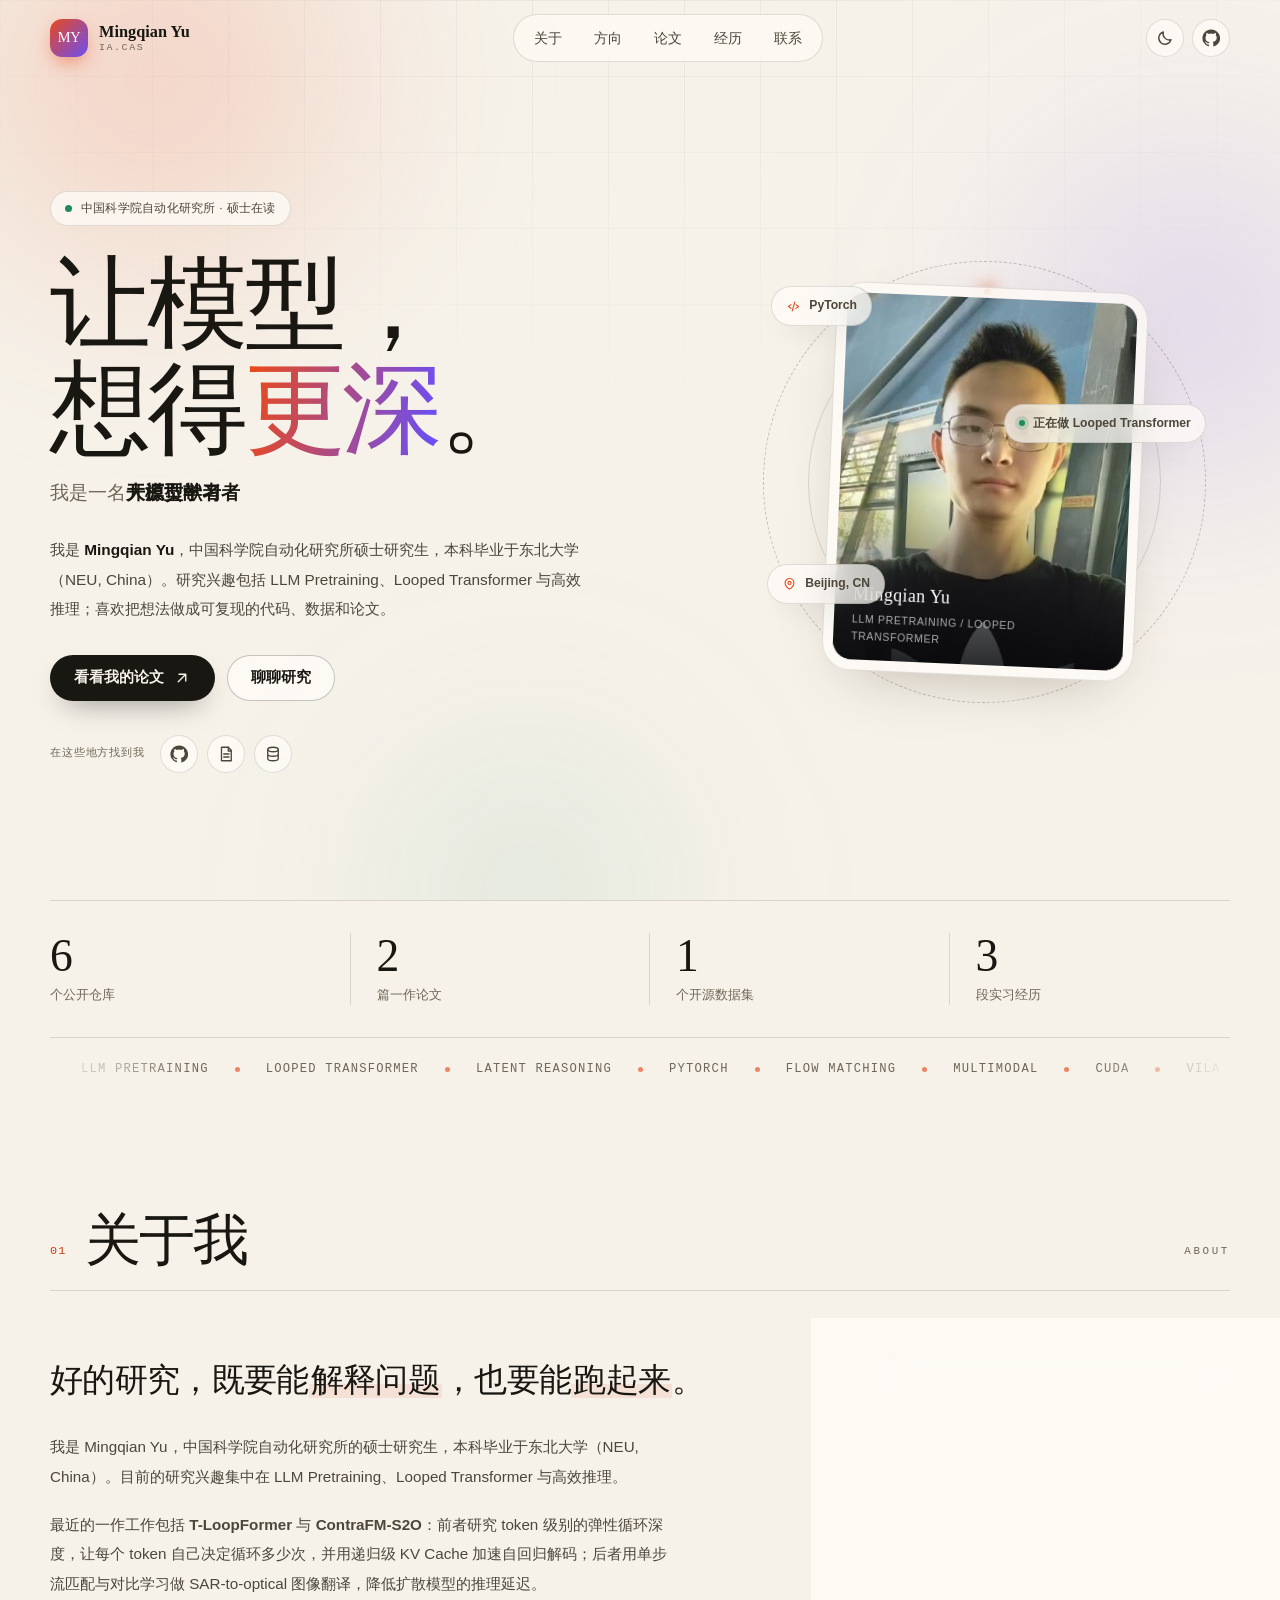
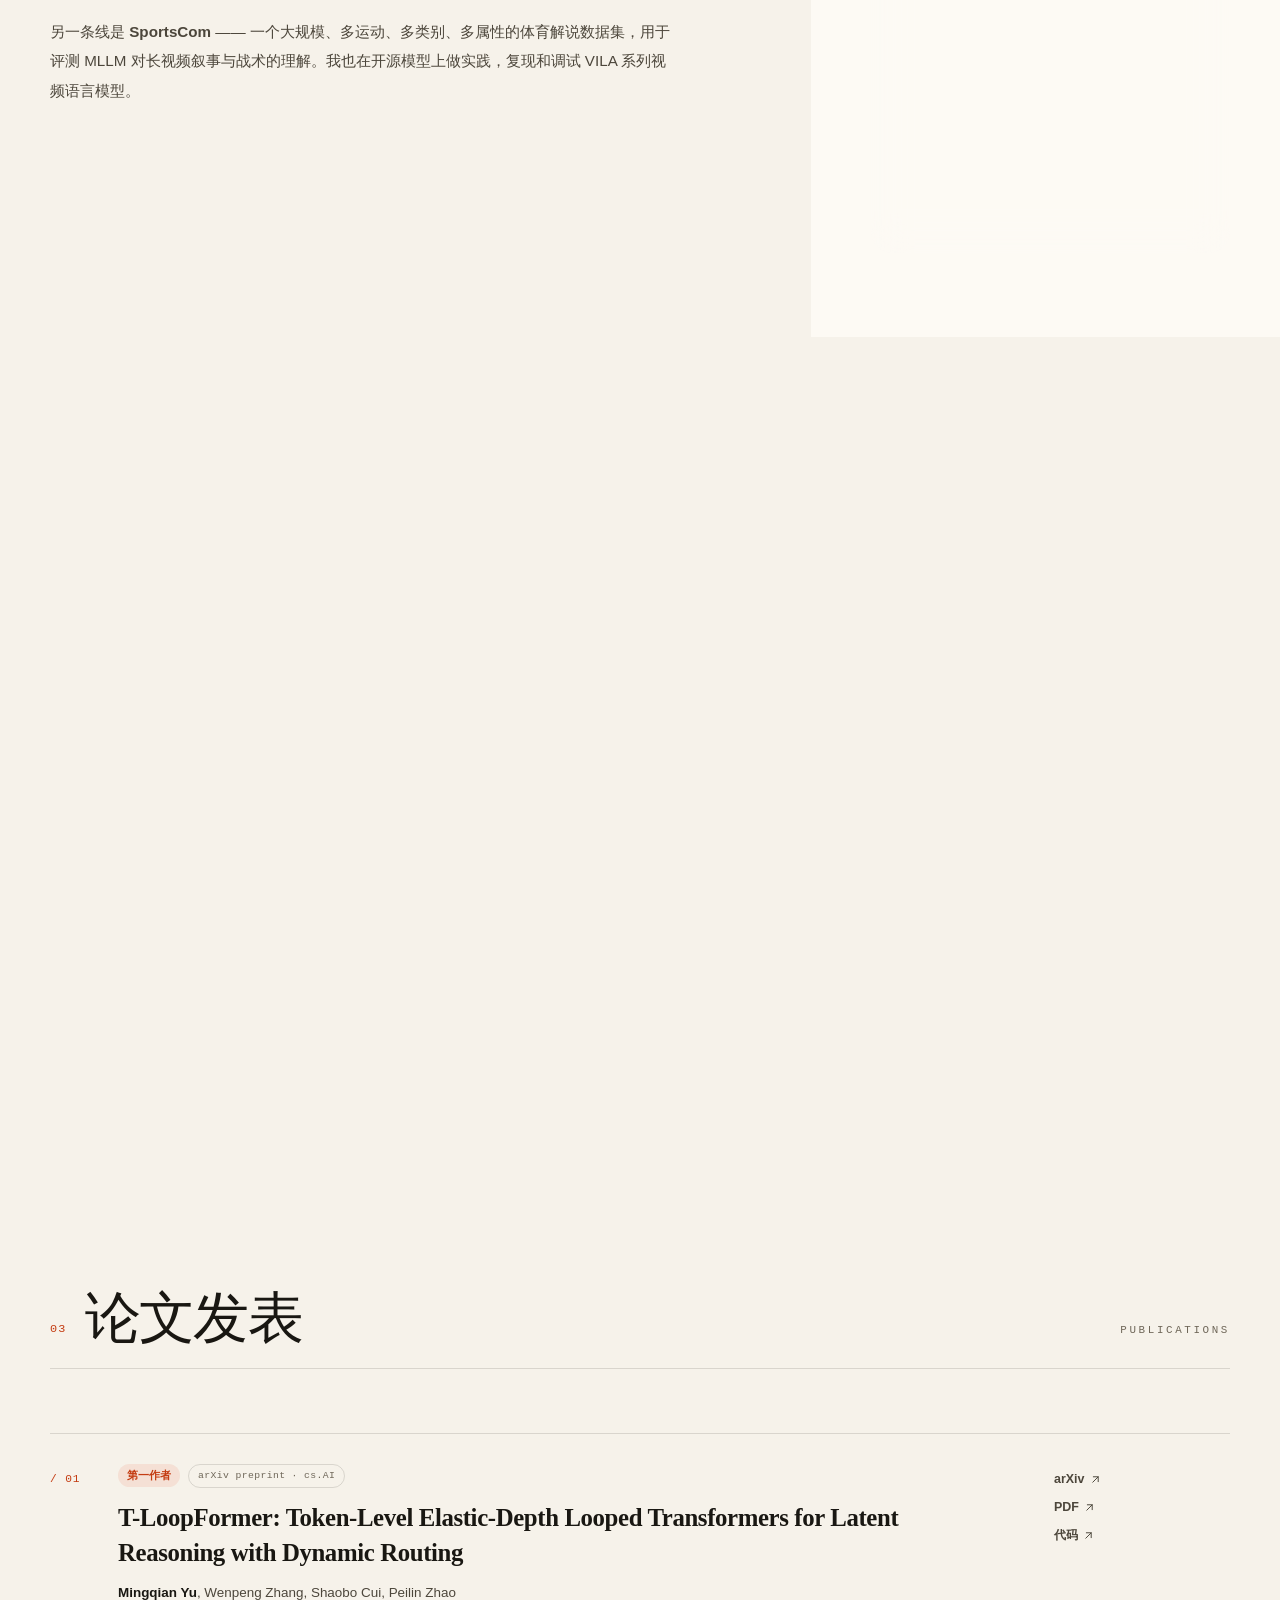
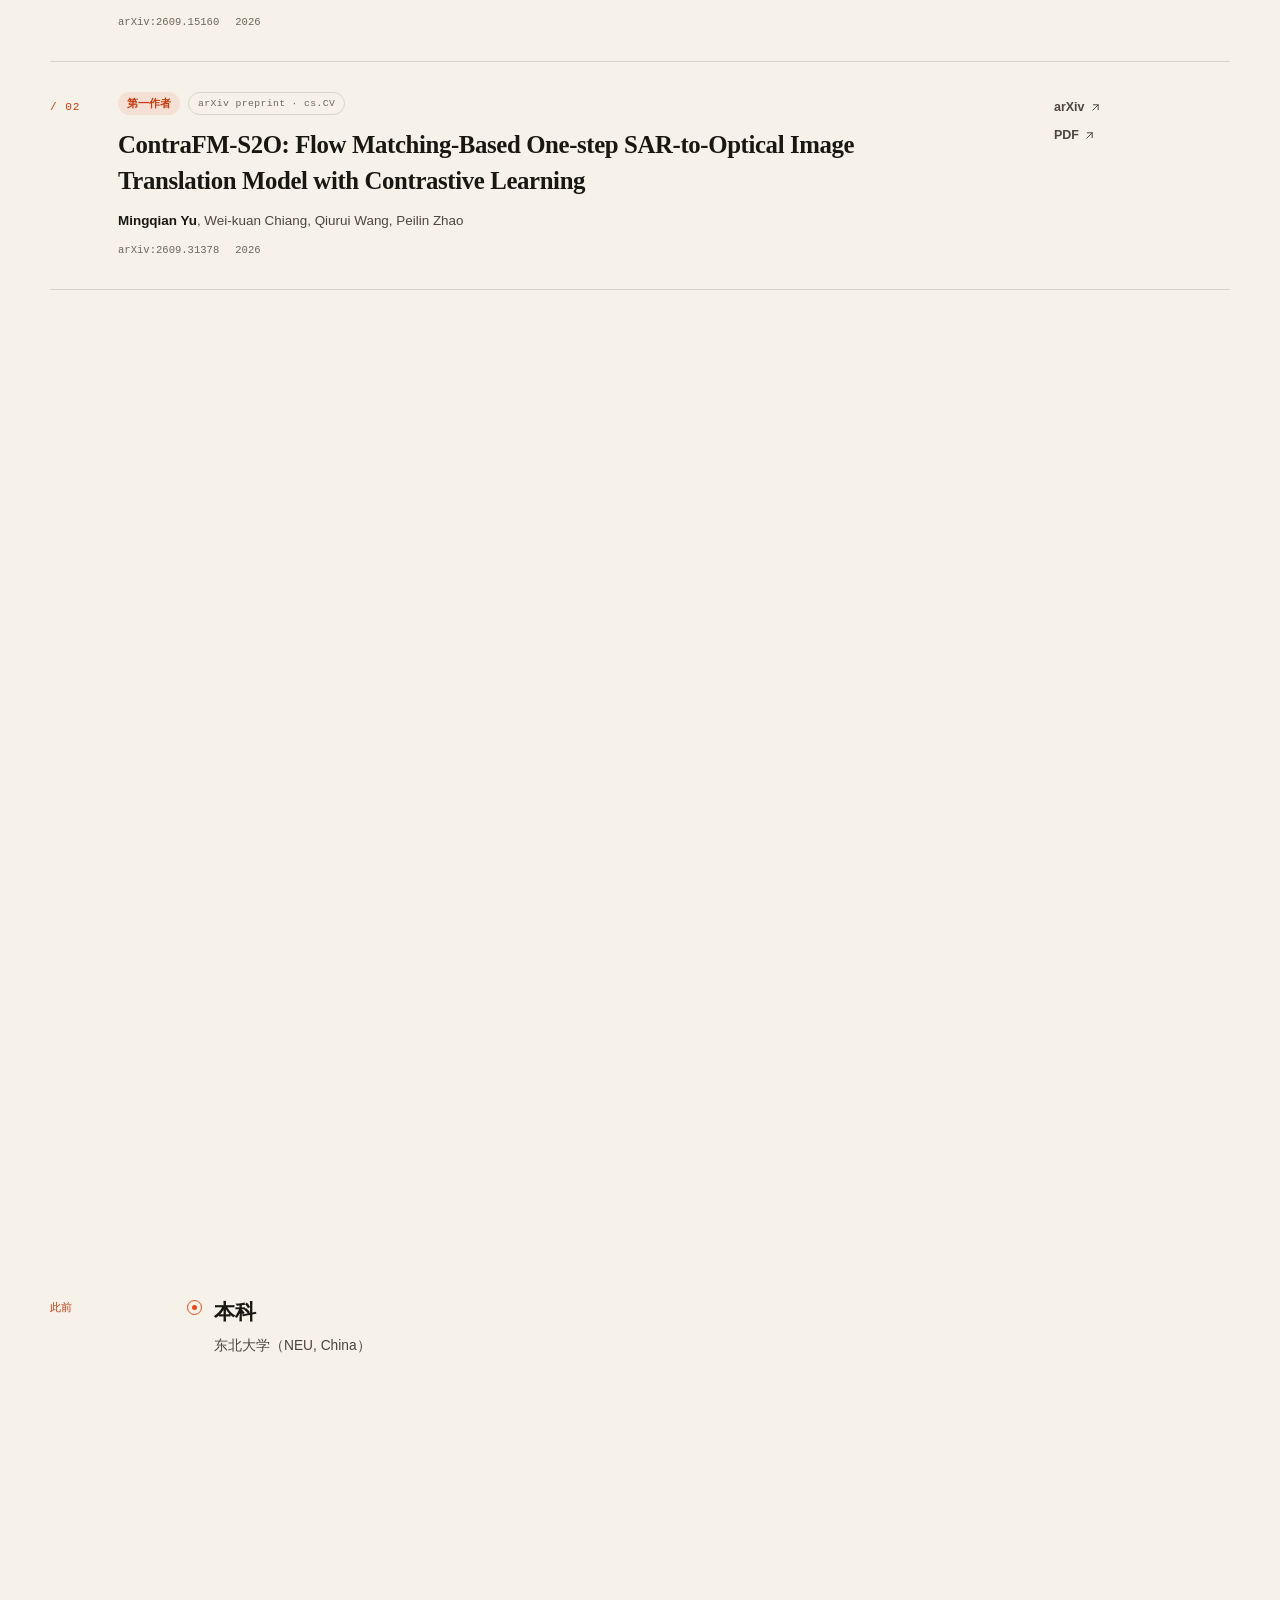
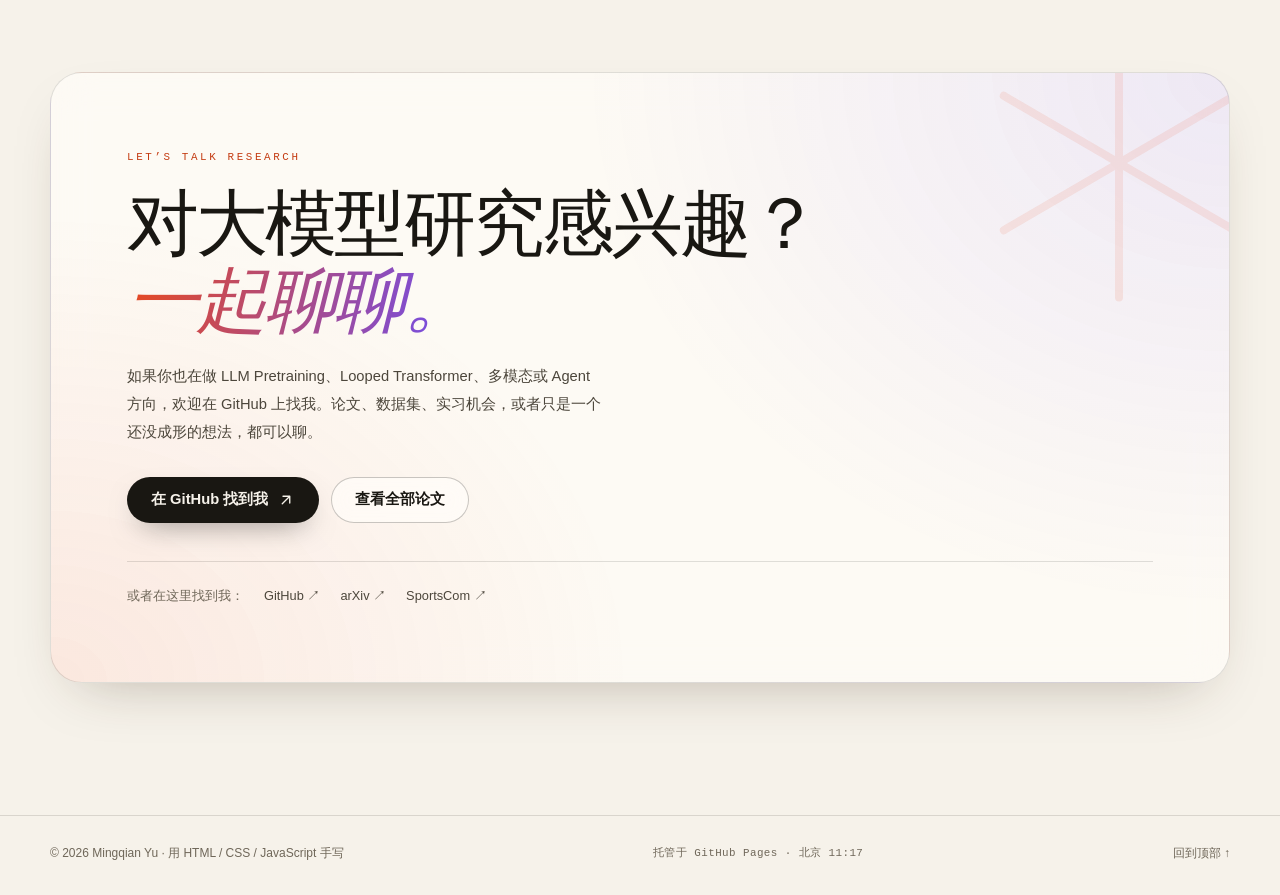
==== commit a662375c: "Remove selected work section and timeline descriptions" ====
--- a/index.html
+++ b/index.html
@@ -84,7 +84,6 @@
         <a class="nav-link" href="#about">关于</a>
         <a class="nav-link" href="#skills">方向</a>
         <a class="nav-link" href="#papers">论文</a>
-        <a class="nav-link" href="#work">工作</a>
         <a class="nav-link" href="#journey">经历</a>
         <a class="nav-link" href="#contact">联系</a>
       </nav>
@@ -110,9 +109,8 @@
       <a href="#about"><span>01</span>关于</a>
       <a href="#skills"><span>02</span>方向</a>
       <a href="#papers"><span>03</span>论文</a>
-      <a href="#work"><span>04</span>工作</a>
-      <a href="#journey"><span>05</span>经历</a>
-      <a href="#contact"><span>06</span>联系</a>
+      <a href="#journey"><span>04</span>经历</a>
+      <a href="#contact"><span>05</span>联系</a>
       <div class="mobile-menu-foot">
         <a href="https://github.com/YuMingQian1234" target="_blank" rel="noopener noreferrer">GitHub ↗</a>
         <a href="https://arxiv.org/abs/2609.15160" target="_blank" rel="noopener noreferrer">arXiv ↗</a>
@@ -381,95 +379,10 @@
       <p class="pub-note reveal">两篇均为一作论文，目前发表于 arXiv 预印本平台（cs.AI / cs.CV）。作者顺序与最新版本以 arXiv 页面为准。</p>
     </section>
 
-    <!-- ============ 代表工作 ============ -->
-    <section class="section container" id="work">
-      <div class="section-head reveal">
-        <span class="section-index">04</span>
-        <h2>代表工作</h2>
-        <span class="section-en">Selected Work</span>
-      </div>
-
-      <div class="project-grid">
-        <article class="project-card reveal">
-          <div class="project-visual v2" aria-hidden="true">
-            <div class="mock-terminal">
-              <div class="mock-top"><i></i><i></i><i></i></div>
-              <p><b>$</b> python train.py --looped</p>
-              <p class="dim">  router: token-choice · dynamic depth</p>
-              <p class="dim">  recursion-wise kv cache: on</p>
-              <p class="ok">✓ 12.4k steps · loss 1.82</p>
-              <p><b>$</b> benchmark latency</p>
-              <p class="ok">  decoding latency ↓ 23%</p>
-              <p class="cursor">█</p>
-            </div>
-          </div>
-          <div class="project-body">
-            <div class="project-meta"><span>01 / 一作论文 + 代码</span><span>2026</span></div>
-            <h3>T-LoopFormer</h3>
-            <p>Token-Level Elastic-Depth Looped Transformers：用 token 级动态路由决定每个 token 的循环深度，配合递归级 KV Cache 降低解码延迟。</p>
-            <ul class="project-tags"><li>Looped Transformers</li><li>Latent Reasoning</li><li>PyTorch</li></ul>
-            <div class="project-links">
-              <a class="project-link" href="https://arxiv.org/abs/2609.15160" target="_blank" rel="noopener noreferrer">论文 <svg class="icon" viewBox="0 0 24 24" aria-hidden="true"><path d="M7 17 17 7M8 7h9v9"/></svg></a>
-              <a class="project-link" href="https://github.com/YuMingQian1234/T-LoopFormer" target="_blank" rel="noopener noreferrer">代码 <svg class="icon" viewBox="0 0 24 24" aria-hidden="true"><path d="M7 17 17 7M8 7h9v9"/></svg></a>
-            </div>
-          </div>
-        </article>
-
-        <article class="project-card reveal" style="--d: 1">
-          <div class="project-visual v3" aria-hidden="true">
-            <div class="mock-chart">
-              <div class="mock-chart-head"><span>SportsCom</span><span class="live">● DATASET</span></div>
-              <div class="mock-bars">
-                <span style="--h: 38%"></span><span style="--h: 56%"></span><span style="--h: 47%"></span><span style="--h: 72%"></span><span style="--h: 61%"></span><span style="--h: 84%"></span><span style="--h: 76%"></span><span style="--h: 96%"></span>
-              </div>
-              <div class="mock-axis"><span>SPORT</span><span>CATEGORY</span><span>ATTRIBUTE</span><span>VIDEO</span></div>
-            </div>
-          </div>
-          <div class="project-body">
-            <div class="project-meta"><span>02 / 开源数据集</span><span>2026</span></div>
-            <h3>SportsCom</h3>
-            <p>大规模、多运动、多类别、多属性的体育解说数据集，面向 MLLM 视频理解，覆盖艺术、技术与战术层面的解说。</p>
-            <ul class="project-tags"><li>MLLM</li><li>Video Understanding</li><li>Dataset</li></ul>
-            <div class="project-links">
-              <a class="project-link" href="https://huggingface.co/datasets/Yumq123/SportsCom" target="_blank" rel="noopener noreferrer">数据集 <svg class="icon" viewBox="0 0 24 24" aria-hidden="true"><path d="M7 17 17 7M8 7h9v9"/></svg></a>
-              <a class="project-link" href="https://github.com/YuMingQian1234/SportsCom" target="_blank" rel="noopener noreferrer">代码 <svg class="icon" viewBox="0 0 24 24" aria-hidden="true"><path d="M7 17 17 7M8 7h9v9"/></svg></a>
-            </div>
-          </div>
-        </article>
-
-        <article class="project-card reveal" style="--d: 2">
-          <div class="project-visual v1" aria-hidden="true">
-            <div class="mock-window">
-              <div class="mock-top"><i></i><i></i><i></i></div>
-              <div class="mock-app">
-                <div class="mock-side"><span></span><span></span><span></span></div>
-                <div class="mock-main">
-                  <div class="mock-title"></div>
-                  <div class="mock-line w-90"></div>
-                  <div class="mock-line w-70"></div>
-                  <div class="mock-cards"><span></span><span></span><span></span></div>
-                </div>
-              </div>
-            </div>
-          </div>
-          <div class="project-body">
-            <div class="project-meta"><span>03 / 开源实践</span><span>2026</span></div>
-            <h3>VILA 实践</h3>
-            <p>复现并调试 VILA 系列视觉语言模型的训练与推理流程，探索多模态模型在视频理解任务上的表现。</p>
-            <ul class="project-tags"><li>VILA</li><li>Multimodal</li><li>Video</li></ul>
-            <div class="project-links">
-              <a class="project-link" href="https://github.com/YuMingQian1234/VILA" target="_blank" rel="noopener noreferrer">仓库 <svg class="icon" viewBox="0 0 24 24" aria-hidden="true"><path d="M7 17 17 7M8 7h9v9"/></svg></a>
-              <a class="project-link" href="https://github.com/NVlabs/VILA" target="_blank" rel="noopener noreferrer">上游项目 <svg class="icon" viewBox="0 0 24 24" aria-hidden="true"><path d="M7 17 17 7M8 7h9v9"/></svg></a>
-            </div>
-          </div>
-        </article>
-      </div>
-    </section>
-
     <!-- ============ 经历 ============ -->
     <section class="section container" id="journey">
       <div class="section-head reveal">
-        <span class="section-index">05</span>
+        <span class="section-index">04</span>
         <h2>一路走来</h2>
         <span class="section-en">Journey</span>
       </div>
@@ -482,7 +395,6 @@
           <div class="timeline-content">
             <h3>研究实习生</h3>
             <p class="timeline-org">SJTU AI Lab · 上海</p>
-            <p>围绕多模态大模型与视频理解开展研究，参与模型训练、数据构建与实验分析。</p>
           </div>
         </div>
 
@@ -492,7 +404,6 @@
           <div class="timeline-content">
             <h3>研究实习生</h3>
             <p class="timeline-org">PKU MIPL · 北京</p>
-            <p>参与视觉与多模态方向的研究项目，做实验、读论文，也写了很多数据处理的脚本。</p>
           </div>
         </div>
 
@@ -502,7 +413,6 @@
           <div class="timeline-content">
             <h3>算法实习生</h3>
             <p class="timeline-org">YueXin Tech</p>
-            <p>第一次把课堂里的模型放到真实业务里，学习工程落地、实验管理和团队协作。</p>
           </div>
         </div>
 
@@ -512,7 +422,6 @@
           <div class="timeline-content">
             <h3>硕士研究生</h3>
             <p class="timeline-org">中国科学院自动化研究所 / 中国科学院大学 · 北京</p>
-            <p>研究方向：视频理解、多模态大语言模型与高效推理。</p>
           </div>
         </div>
 
@@ -522,7 +431,6 @@
           <div class="timeline-content">
             <h3>本科</h3>
             <p class="timeline-org">东北大学（NEU, China）</p>
-            <p>本科阶段开始接触深度学习与计算机视觉，并决定继续做研究。</p>
           </div>
         </div>
       </div>
--- a/assets/style.css
+++ b/assets/style.css
@@ -1452,26 +1452,27 @@
   display: flex;
   flex-direction: column;
 }
-.timeline::before {
-  content: "";
-  position: absolute;
-  top: 10px;
-  bottom: 10px;
-  left: 121px;
-  width: 1px;
-  background: var(--line);
-}
 .timeline-item {
   position: relative;
   display: grid;
-  grid-template-columns: 92px minmax(0, 1fr);
-  gap: 58px;
+  grid-template-columns: 124px minmax(0, 1fr);
+  gap: 40px;
   padding-block: 22px;
 }
+.timeline-item::before {
+  content: "";
+  position: absolute;
+  top: 33px;
+  bottom: -33px;
+  left: 144px;
+  width: 1px;
+  background: var(--line);
+}
+.timeline-item:last-child::before { display: none; }
 .timeline-year {
   padding-top: 4px;
   font-family: var(--mono);
-  font-size: 0.75rem;
+  font-size: 0.7rem;
   letter-spacing: 0.02em;
   color: var(--accent-ink);
   white-space: nowrap;
@@ -1479,7 +1480,7 @@
 .timeline-dot {
   position: absolute;
   top: 26px;
-  left: 114px;
+  left: 137px;
   display: grid;
   place-items: center;
   width: 15px;
@@ -1704,11 +1705,15 @@
     gap: 8px 18px;
     padding-top: 2px;
   }
-  .timeline::before { left: 7px; }
   .timeline-item {
     grid-template-columns: minmax(0, 1fr);
     gap: 6px;
     padding-left: 32px;
+  }
+  .timeline-item::before {
+    top: 14px;
+    bottom: -14px;
+    left: 7px;
   }
   .timeline-year { padding-top: 0; }
   .timeline-dot { left: 0; top: 7px; }
